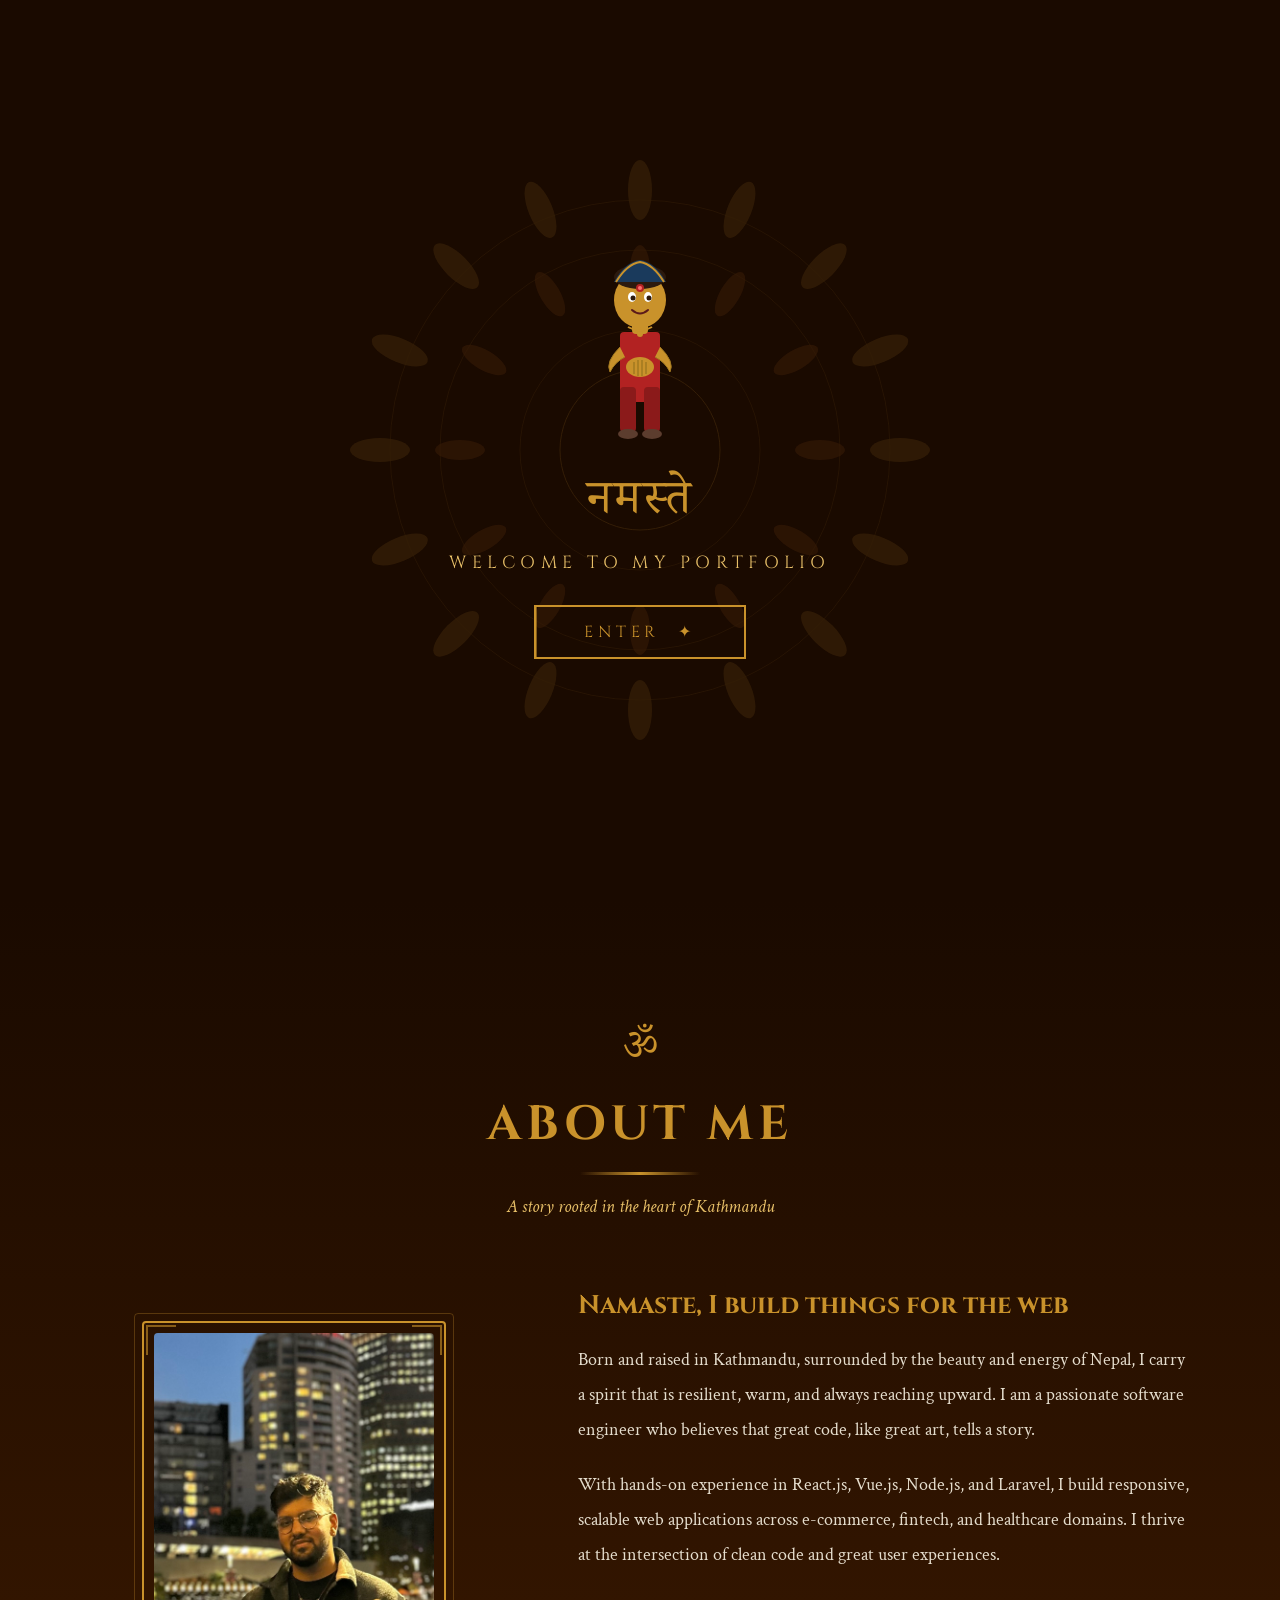
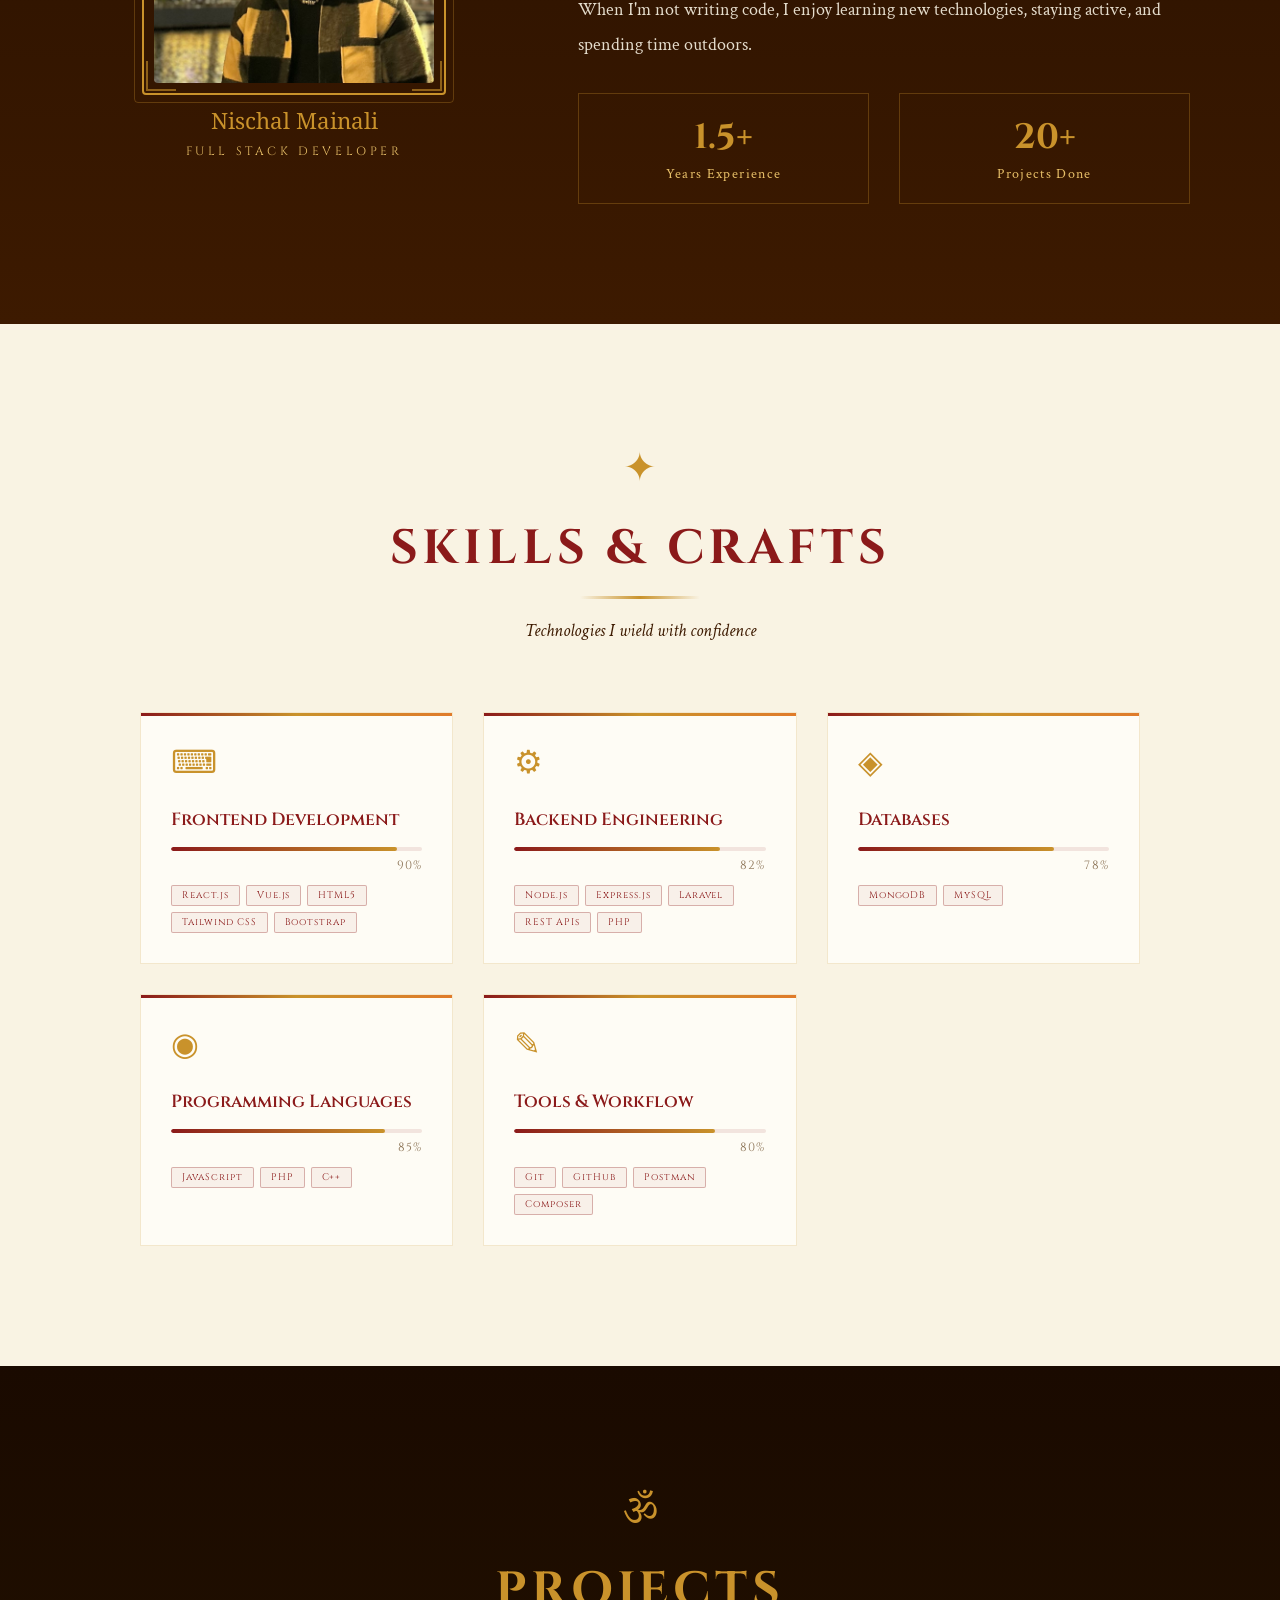
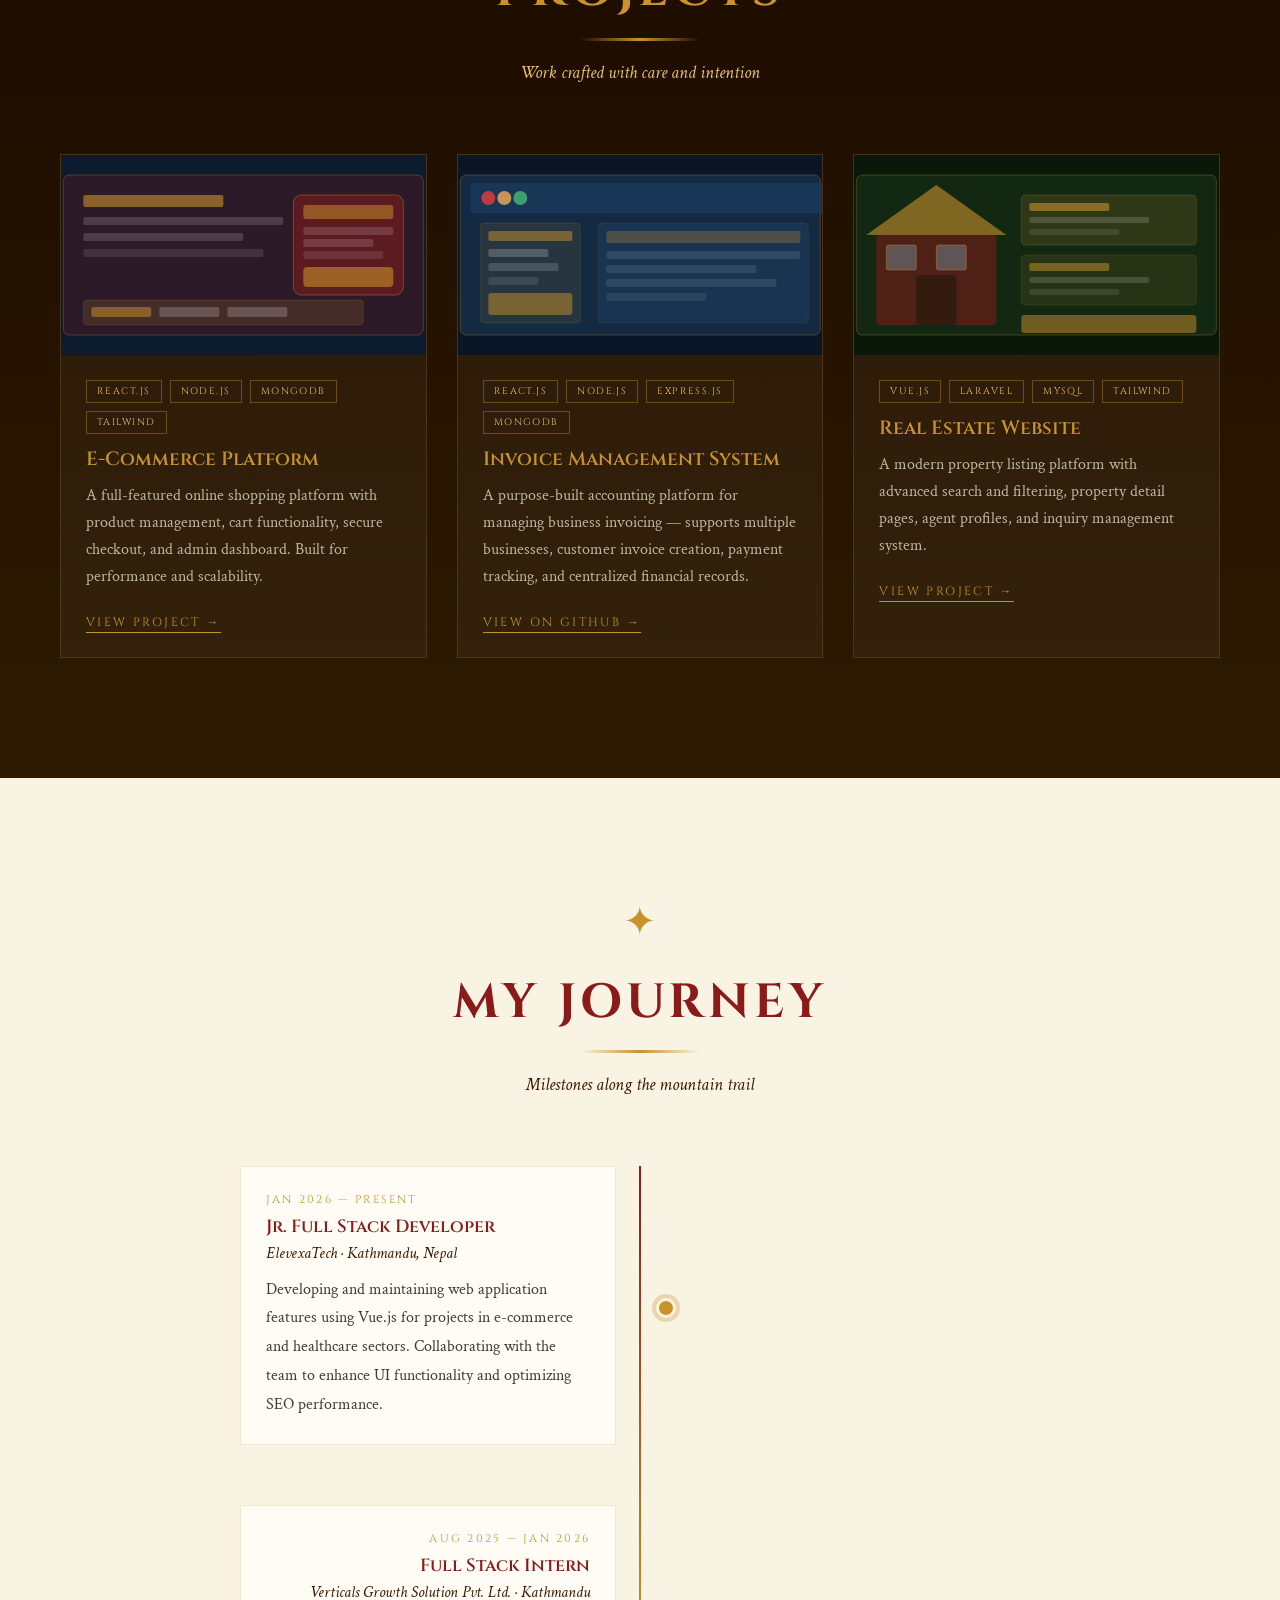
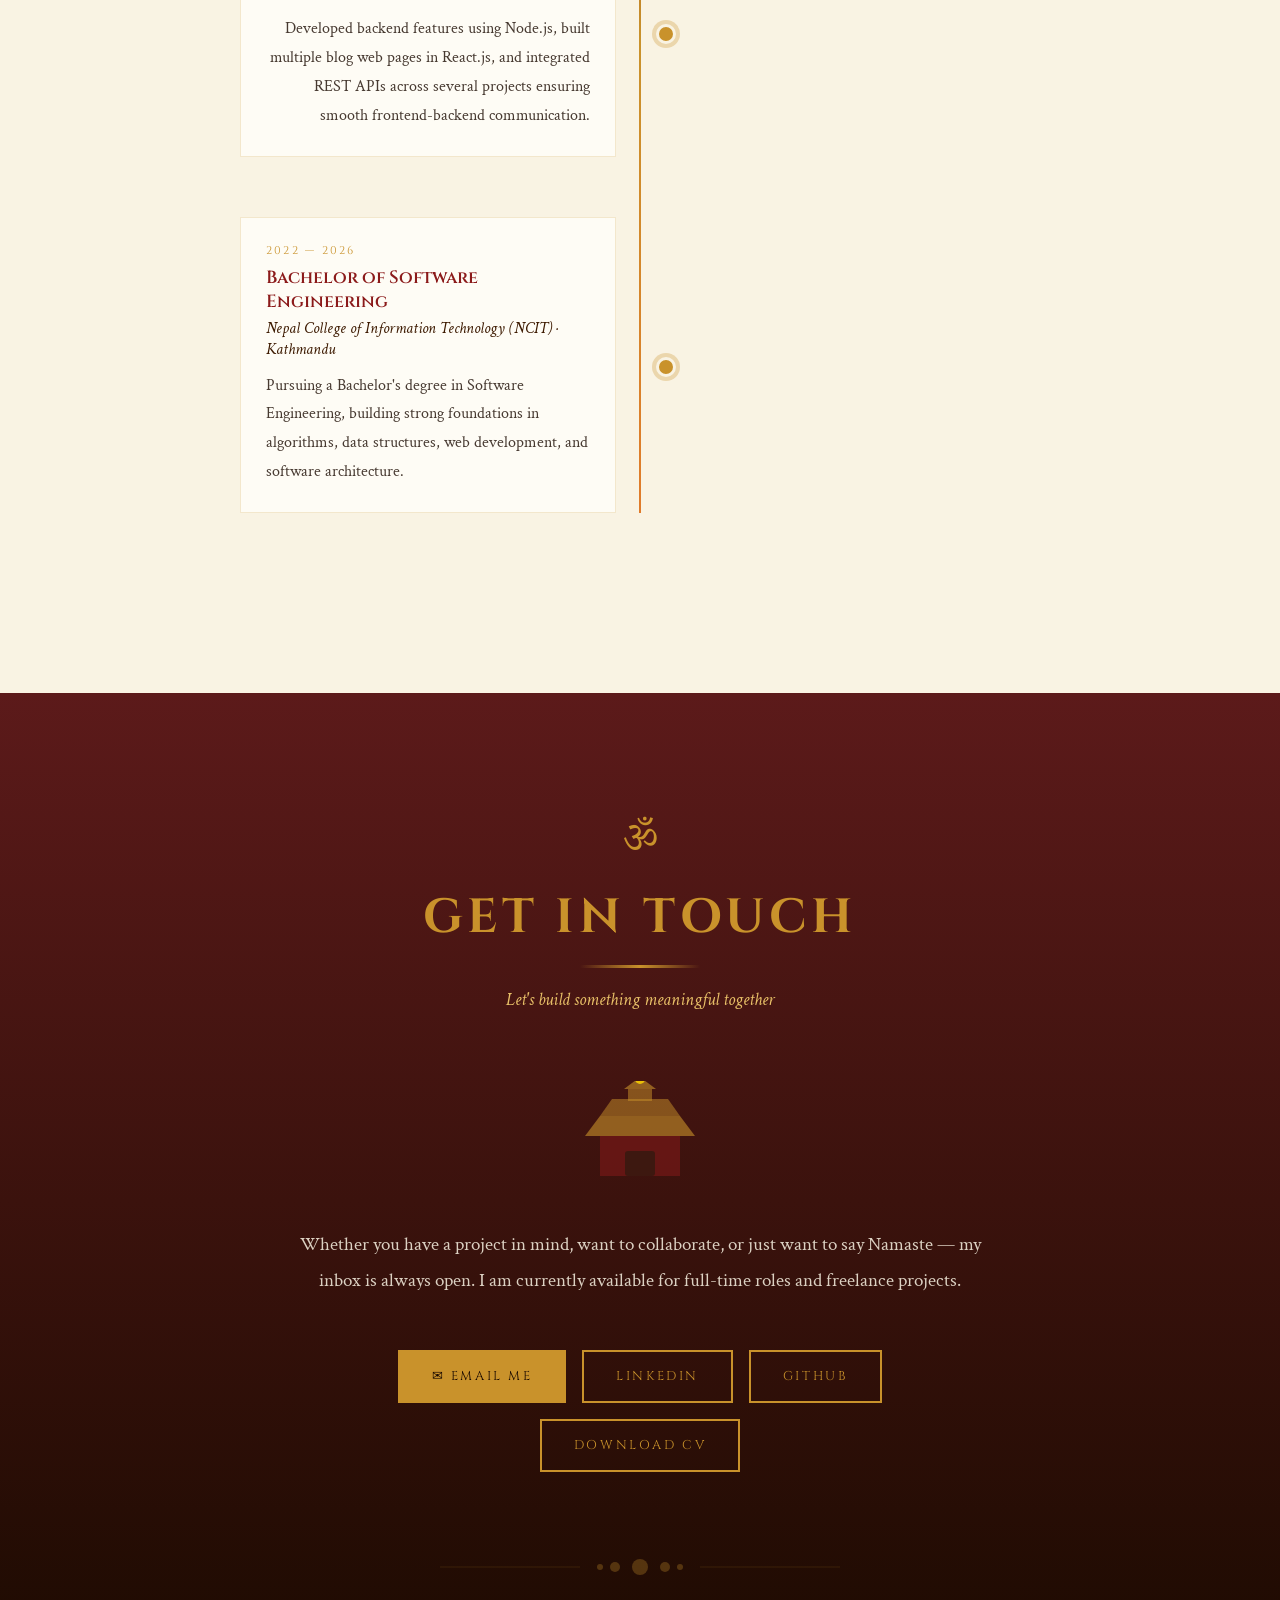
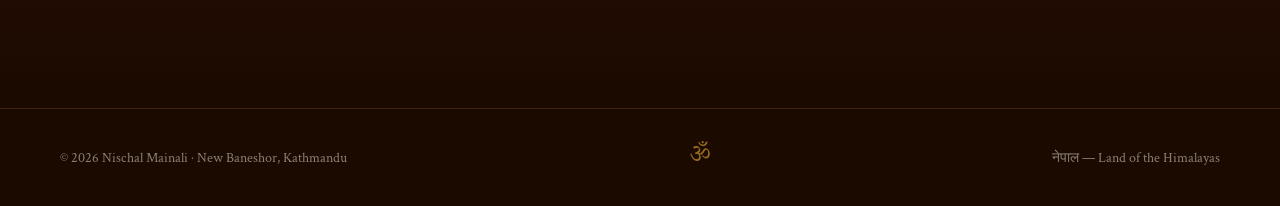
==== index.html @ 80bd0c70 "rename" ====
<!doctype html>
<html lang="en">
  <head>
    <meta charset="UTF-8" />
    <meta name="viewport" content="width=device-width, initial-scale=1.0" />
    <title>Nischal Mainali — Web Developer</title>
    <link
      href="https://fonts.googleapis.com/css2?family=Cinzel:wght@400;600;700&family=Crimson+Text:ital,wght@0,400;0,600;1,400&family=Noto+Serif+Devanagari:wght@400;600;700&display=swap"
      rel="stylesheet"
    />
    <style>
      :root {
        --crimson: #8b1a1a;
        --gold: #c9922b;
        --gold-light: #e8c068;
        --gold-pale: #f5e6c0;
        --maroon: #5c1a1a;
        --saffron: #e07b2a;
        --cream: #f9f3e3;
        --deep: #1a0a00;
        --brown: #3d1a00;
        --sky: #87ceeb;
        --sky-deep: #4a90c4;
        --green-hill: #2d5a1b;
        --green-light: #4a7c34;
        --stone: #8b7355;
        --white: #fefcf5;
      }

      * {
        margin: 0;
        padding: 0;
        box-sizing: border-box;
      }
      html {
        scroll-behavior: smooth;
      }
      body {
        background: var(--cream);
        color: var(--deep);
        font-family: "Crimson Text", serif;
        overflow-x: hidden;
      }

      /* ===== GREETING ===== */
      #greeting-overlay {
        position: fixed;
        inset: 0;
        background: var(--deep);
        z-index: 9999;
        display: flex;
        align-items: center;
        justify-content: center;
        flex-direction: column;
        transition:
          opacity 1.2s ease,
          visibility 1.2s ease;
      }
      #greeting-overlay.fade-out {
        opacity: 0;
        visibility: hidden;
      }

      .greeting-scene {
        position: relative;
        width: 500px;
        text-align: center;
      }

      .greeting-character {
        width: 120px;
        margin: 0 auto 20px;
        animation: bow 2s ease-in-out infinite alternate;
        transform-origin: bottom center;
      }
      @keyframes bow {
        0% {
          transform: rotate(0deg);
        }
        50% {
          transform: rotate(-10deg);
        }
        100% {
          transform: rotate(0deg);
        }
      }

      .greeting-text {
        font-family: "Noto Serif Devanagari", serif;
        font-size: 3rem;
        color: var(--gold);
        letter-spacing: 0.05em;
        animation: glow-pulse 2s ease-in-out infinite;
        margin-bottom: 8px;
      }
      @keyframes glow-pulse {
        0%,
        100% {
          text-shadow: 0 0 20px rgba(201, 146, 43, 0.5);
        }
        50% {
          text-shadow:
            0 0 40px rgba(201, 146, 43, 0.9),
            0 0 80px rgba(201, 146, 43, 0.3);
        }
      }

      .greeting-sub {
        font-family: "Cinzel", serif;
        color: var(--gold-light);
        font-size: 1.1rem;
        letter-spacing: 0.3em;
        margin-bottom: 30px;
        opacity: 0;
        animation: fadeIn 1s ease 0.8s forwards;
      }

      .enter-btn {
        font-family: "Cinzel", serif;
        background: transparent;
        border: 2px solid var(--gold);
        color: var(--gold);
        padding: 14px 48px;
        font-size: 1rem;
        letter-spacing: 0.3em;
        cursor: pointer;
        position: relative;
        overflow: hidden;
        transition: color 0.3s ease;
        opacity: 0;
        animation: fadeIn 1s ease 1.4s forwards;
      }
      .enter-btn::before {
        content: "";
        position: absolute;
        inset: 0;
        background: var(--gold);
        transform: translateX(-100%);
        transition: transform 0.3s ease;
      }
      .enter-btn:hover {
        color: var(--deep);
      }
      .enter-btn:hover::before {
        transform: translateX(0);
      }
      .enter-btn span {
        position: relative;
        z-index: 1;
      }

      .greeting-mandalas {
        position: absolute;
        top: 50%;
        left: 50%;
        transform: translate(-50%, -50%);
        width: 600px;
        height: 600px;
        opacity: 0.15;
        animation: rotateSlow 30s linear infinite;
        pointer-events: none;
      }
      @keyframes rotateSlow {
        from {
          transform: translate(-50%, -50%) rotate(0deg);
        }
        to {
          transform: translate(-50%, -50%) rotate(360deg);
        }
      }

      /* ===== PETALS ===== */
      .floating-petals {
        position: fixed;
        inset: 0;
        pointer-events: none;
        z-index: 1;
        overflow: hidden;
      }
      .petal {
        position: absolute;
        width: 12px;
        height: 18px;
        border-radius: 60% 40% 60% 40%;
        opacity: 0;
        animation: fallPetal linear infinite;
      }
      @keyframes fallPetal {
        0% {
          opacity: 0;
          transform: translateY(-20px) rotate(0deg);
        }
        10% {
          opacity: 0.7;
        }
        90% {
          opacity: 0.3;
        }
        100% {
          opacity: 0;
          transform: translateY(100vh) rotate(720deg) translateX(80px);
        }
      }

      /* ===== NAV ===== */
      nav {
        position: fixed;
        top: 0;
        left: 0;
        right: 0;
        z-index: 100;
        padding: 20px 60px;
        display: flex;
        align-items: center;
        justify-content: space-between;
        background: linear-gradient(
          to bottom,
          rgba(26, 10, 0, 0.95),
          transparent
        );
        transition: background 0.3s ease;
      }
      nav.scrolled {
        background: rgba(26, 10, 0, 0.97);
        border-bottom: 1px solid rgba(201, 146, 43, 0.3);
      }
      .nav-logo {
        font-family: "Noto Serif Devanagari", serif;
        color: var(--gold);
        font-size: 1.4rem;
        letter-spacing: 0.05em;
        text-decoration: none;
      }
      .nav-logo span {
        font-family: "Cinzel", serif;
        font-size: 0.75rem;
        color: var(--gold-light);
        letter-spacing: 0.4em;
        display: block;
        margin-top: -4px;
      }
      .nav-links {
        display: flex;
        gap: 40px;
        list-style: none;
      }
      .nav-links a {
        font-family: "Cinzel", serif;
        color: var(--gold-light);
        text-decoration: none;
        font-size: 0.8rem;
        letter-spacing: 0.2em;
        position: relative;
        transition: color 0.3s ease;
      }
      .nav-links a::after {
        content: "";
        position: absolute;
        bottom: -4px;
        left: 0;
        right: 0;
        height: 1px;
        background: var(--gold);
        transform: scaleX(0);
        transition: transform 0.3s ease;
      }
      .nav-links a:hover {
        color: var(--gold);
      }
      .nav-links a:hover::after {
        transform: scaleX(1);
      }

      /* Hamburger */
      .hamburger {
        display: none;
        flex-direction: column;
        gap: 5px;
        cursor: pointer;
        padding: 4px;
        background: none;
        border: none;
      }
      .hamburger span {
        display: block;
        width: 24px;
        height: 2px;
        background: var(--gold);
        transition:
          transform 0.3s,
          opacity 0.3s;
      }
      .hamburger.open span:nth-child(1) {
        transform: translateY(7px) rotate(45deg);
      }
      .hamburger.open span:nth-child(2) {
        opacity: 0;
      }
      .hamburger.open span:nth-child(3) {
        transform: translateY(-7px) rotate(-45deg);
      }

      .mobile-menu {
        display: none;
        position: fixed;
        top: 0;
        left: 0;
        right: 0;
        bottom: 0;
        background: rgba(26, 10, 0, 0.97);
        z-index: 99;
        flex-direction: column;
        align-items: center;
        justify-content: center;
        gap: 40px;
      }
      .mobile-menu.open {
        display: flex;
      }
      .mobile-menu a {
        font-family: "Cinzel", serif;
        color: var(--gold-light);
        text-decoration: none;
        font-size: 1.4rem;
        letter-spacing: 0.3em;
      }
      .mobile-menu a:hover {
        color: var(--gold);
      }

      /* ===== HERO ===== */
      #hero {
        position: relative;
        min-height: 100vh;
        overflow: hidden;
        background: linear-gradient(
          180deg,
          #0d1b2e 0%,
          #1a3050 30%,
          #2d5a80 60%,
          var(--sky) 100%
        );
      }
      .hero-sky {
        position: absolute;
        inset: 0;
      }
      .stars-layer {
        position: absolute;
        inset: 0;
        animation: twinkleStars 4s ease-in-out infinite alternate;
      }
      @keyframes twinkleStars {
        0% {
          opacity: 1;
        }
        100% {
          opacity: 0.6;
        }
      }
      .mountains-back {
        position: absolute;
        bottom: 30%;
        left: 0;
        right: 0;
        height: 45%;
      }
      .mountains-front {
        position: absolute;
        bottom: 20%;
        left: 0;
        right: 0;
        height: 40%;
      }
      .hero-ground {
        position: absolute;
        bottom: 0;
        left: 0;
        right: 0;
        height: 22%;
        background: linear-gradient(
          180deg,
          var(--green-hill) 0%,
          var(--green-light) 50%,
          #2a4a18 100%
        );
      }
      .hero-ground::before {
        content: "";
        position: absolute;
        top: 0;
        left: 0;
        right: 0;
        height: 8px;
        background: linear-gradient(
          90deg,
          transparent,
          rgba(255, 255, 255, 0.1),
          transparent
        );
      }

      .hero-content {
        position: absolute;
        top: 50%;
        left: 50%;
        transform: translate(-50%, -50%);
        text-align: center;
        z-index: 10;
        width: 100%;
        padding: 0 20px;
      }
      .hero-namaste {
        font-family: "Noto Serif Devanagari", serif;
        font-size: clamp(1.2rem, 3vw, 2.2rem);
        color: var(--gold-light);
        letter-spacing: 0.3em;
        opacity: 0;
        animation: fadeInUp 1s ease 0.3s forwards;
        margin-bottom: 10px;
      }
      .hero-name {
        font-family: "Cinzel", serif;
        font-size: clamp(2.5rem, 8vw, 7rem);
        font-weight: 700;
        color: var(--white);
        line-height: 1;
        letter-spacing: 0.05em;
        opacity: 0;
        animation: fadeInUp 1s ease 0.6s forwards;
        text-shadow:
          0 0 80px rgba(201, 146, 43, 0.4),
          2px 4px 0 rgba(0, 0, 0, 0.5);
      }
      .hero-title {
        font-family: "Crimson Text", serif;
        font-size: clamp(0.9rem, 2.5vw, 1.6rem);
        color: var(--gold-light);
        letter-spacing: 0.5em;
        margin-top: 12px;
        opacity: 0;
        animation: fadeInUp 1s ease 0.9s forwards;
        font-style: italic;
      }
      .hero-divider {
        width: 200px;
        margin: 20px auto;
        opacity: 0;
        animation: fadeInUp 1s ease 1.1s forwards;
      }

      .hero-scroll {
        position: absolute;
        bottom: 30px;
        left: 50%;
        transform: translateX(-50%);
        text-align: center;
        z-index: 10;
        opacity: 0;
        animation: fadeIn 1s ease 2s forwards;
      }
      .scroll-arrow {
        width: 30px;
        height: 50px;
        border: 2px solid var(--gold);
        border-radius: 15px;
        margin: 0 auto 8px;
        position: relative;
      }
      .scroll-arrow::after {
        content: "";
        position: absolute;
        top: 8px;
        left: 50%;
        transform: translateX(-50%);
        width: 6px;
        height: 6px;
        background: var(--gold);
        border-radius: 50%;
        animation: scrollBounce 1.5s ease-in-out infinite;
      }
      @keyframes scrollBounce {
        0% {
          top: 8px;
          opacity: 1;
        }
        100% {
          top: 28px;
          opacity: 0;
        }
      }
      .scroll-text {
        font-family: "Cinzel", serif;
        font-size: 0.65rem;
        color: var(--gold-light);
        letter-spacing: 0.3em;
      }

      /* Prayer flag wave */
      .prayer-flag {
        animation: waveFlag 2s ease-in-out infinite alternate;
        transform-origin: left center;
      }
      @keyframes waveFlag {
        from {
          transform: skewX(0deg);
        }
        to {
          transform: skewX(8deg);
        }
      }
      .lamp-flame {
        animation: flickerFlame 0.3s ease-in-out infinite alternate;
        transform-origin: bottom center;
      }
      @keyframes flickerFlame {
        from {
          transform: scaleX(1) scaleY(1);
          opacity: 1;
        }
        to {
          transform: scaleX(0.8) scaleY(1.2);
          opacity: 0.8;
        }
      }
      .person-walk {
        animation: walkBob 1s ease-in-out infinite alternate;
      }
      @keyframes walkBob {
        from {
          transform: translateY(0);
        }
        to {
          transform: translateY(-4px);
        }
      }
      .person-wave {
        animation: wavePerson 1.5s ease-in-out infinite alternate;
      }
      @keyframes wavePerson {
        from {
          transform: rotate(-5deg);
        }
        to {
          transform: rotate(5deg);
        }
      }

      /* ===== SECTION ===== */
      section {
        position: relative;
      }
      .section-header {
        text-align: center;
        margin-bottom: 70px;
      }
      .section-om {
        font-family: "Noto Serif Devanagari", serif;
        font-size: 2.5rem;
        color: var(--gold);
        display: block;
        margin-bottom: 10px;
        animation: glow-pulse 3s ease-in-out infinite;
      }
      .section-title {
        font-family: "Cinzel", serif;
        font-size: clamp(1.8rem, 4vw, 3rem);
        color: var(--crimson);
        letter-spacing: 0.1em;
        font-weight: 700;
      }
      .section-line {
        width: 120px;
        height: 3px;
        background: linear-gradient(
          90deg,
          transparent,
          var(--gold),
          transparent
        );
        margin: 15px auto 20px;
      }
      .section-sub {
        font-size: 1.1rem;
        color: var(--brown);
        font-style: italic;
      }

      /* ===== ABOUT ===== */
      #about {
        padding: 120px 60px;
        background: linear-gradient(180deg, var(--deep) 0%, var(--brown) 100%);
        color: var(--cream);
      }
      #about .section-title {
        color: var(--gold);
      }
      #about .section-sub {
        color: var(--gold-light);
      }

      .about-grid {
        max-width: 1100px;
        margin: 0 auto;
        display: grid;
        grid-template-columns: 1fr 1.5fr;
        gap: 80px;
        align-items: center;
      }

      .about-portrait {
        position: relative;
        text-align: center;
      }
      .portrait-frame {
        width: 280px;
        height: 350px;
        margin: 0 auto;
        position: relative;
      }
      .portrait-frame::before {
        content: "";
        position: absolute;
        inset: -12px;
        border: 2px solid var(--gold);
        border-radius: 4px;
        animation: framePulse 3s ease-in-out infinite;
      }
      .portrait-frame::after {
        content: "";
        position: absolute;
        inset: -20px;
        border: 1px solid rgba(201, 146, 43, 0.3);
        border-radius: 4px;
      }
      @keyframes framePulse {
        0%,
        100% {
          box-shadow: 0 0 20px rgba(201, 146, 43, 0.2);
        }
        50% {
          box-shadow: 0 0 40px rgba(201, 146, 43, 0.5);
        }
      }
      .portrait-inner {
        width: 100%;
        height: 100%;
        border-radius: 4px;
        overflow: hidden;
        position: relative;
      }
      .portrait-inner img {
        width: 100%;
        height: 100%;
        object-fit: cover;
        object-position: center top;
        display: block;
      }
      .corner-ornament {
        position: absolute;
        width: 30px;
        height: 30px;
        border-color: var(--gold);
        border-style: solid;
        opacity: 0.6;
      }
      .corner-tl {
        top: -8px;
        left: -8px;
        border-width: 2px 0 0 2px;
      }
      .corner-tr {
        top: -8px;
        right: -8px;
        border-width: 2px 2px 0 0;
      }
      .corner-bl {
        bottom: -8px;
        left: -8px;
        border-width: 0 0 2px 2px;
      }
      .corner-br {
        bottom: -8px;
        right: -8px;
        border-width: 0 2px 2px 0;
      }

      .portrait-name-tag {
        margin-top: 20px;
        font-family: "Noto Serif Devanagari", serif;
        font-size: 1.4rem;
        color: var(--gold);
      }
      .portrait-role-tag {
        font-family: "Cinzel", serif;
        font-size: 0.75rem;
        color: var(--gold-light);
        letter-spacing: 0.3em;
      }

      .about-text h3 {
        font-family: "Cinzel", serif;
        font-size: 1.6rem;
        color: var(--gold);
        margin-bottom: 20px;
      }
      .about-text p {
        font-size: 1.15rem;
        line-height: 1.9;
        color: var(--cream);
        opacity: 0.9;
        margin-bottom: 20px;
      }

      .stats-row {
        display: flex;
        gap: 30px;
        margin-top: 30px;
        flex-wrap: wrap;
      }
      .stat-box {
        text-align: center;
        padding: 20px;
        border: 1px solid rgba(201, 146, 43, 0.3);
        flex: 1;
        min-width: 100px;
        position: relative;
        overflow: hidden;
        transition:
          transform 0.3s ease,
          border-color 0.3s ease;
      }
      .stat-box:hover {
        transform: translateY(-5px);
        border-color: var(--gold);
      }
      .stat-number {
        font-family: "Cinzel", serif;
        font-size: 2.2rem;
        color: var(--gold);
        font-weight: 700;
        display: block;
      }
      .stat-label {
        font-size: 0.85rem;
        color: var(--gold-light);
        letter-spacing: 0.1em;
        margin-top: 4px;
      }

      /* ===== SKILLS ===== */
      #skills {
        padding: 120px 60px;
        background: var(--cream);
      }
      .skills-grid {
        max-width: 1000px;
        margin: 0 auto;
        display: grid;
        grid-template-columns: repeat(auto-fit, minmax(280px, 1fr));
        gap: 30px;
      }
      .skill-card {
        background: var(--white);
        border: 1px solid rgba(201, 146, 43, 0.2);
        padding: 30px;
        position: relative;
        overflow: hidden;
        transition:
          transform 0.3s ease,
          box-shadow 0.3s ease;
      }
      .skill-card::before {
        content: "";
        position: absolute;
        top: 0;
        left: 0;
        right: 0;
        height: 3px;
        background: linear-gradient(
          90deg,
          var(--crimson),
          var(--gold),
          var(--saffron)
        );
      }
      .skill-card:hover {
        transform: translateY(-8px);
        box-shadow: 0 20px 60px rgba(139, 26, 26, 0.15);
      }
      .skill-icon {
        font-family: "Noto Serif Devanagari", serif;
        font-size: 2rem;
        color: var(--gold);
        margin-bottom: 15px;
        display: block;
      }
      .skill-name {
        font-family: "Cinzel", serif;
        font-size: 1.1rem;
        color: var(--crimson);
        margin-bottom: 15px;
        font-weight: 600;
      }
      .skill-bar-track {
        height: 4px;
        background: rgba(139, 26, 26, 0.1);
        border-radius: 2px;
        overflow: hidden;
      }
      .skill-bar-fill {
        height: 100%;
        background: linear-gradient(90deg, var(--crimson), var(--gold));
        border-radius: 2px;
        width: 0%;
        transition: width 1.5s cubic-bezier(0.16, 1, 0.3, 1);
      }
      .skill-pct {
        font-family: "Cinzel", serif;
        font-size: 0.75rem;
        color: var(--stone);
        text-align: right;
        margin-top: 6px;
        letter-spacing: 0.1em;
      }
      .tech-tags {
        display: flex;
        flex-wrap: wrap;
        gap: 6px;
        margin-top: 12px;
      }
      .tech-tag {
        font-family: "Cinzel", serif;
        font-size: 0.6rem;
        letter-spacing: 0.1em;
        padding: 3px 10px;
        border: 1px solid rgba(139, 26, 26, 0.3);
        color: var(--crimson);
        background: rgba(139, 26, 26, 0.05);
        border-radius: 2px;
      }

      /* ===== PROJECTS ===== */
      #projects {
        padding: 120px 60px;
        background: linear-gradient(180deg, var(--deep) 0%, #2d1a00 100%);
      }
      #projects .section-title {
        color: var(--gold);
      }
      #projects .section-sub {
        color: var(--gold-light);
      }
      .projects-grid {
        max-width: 1200px;
        margin: 0 auto;
        display: grid;
        grid-template-columns: repeat(auto-fit, minmax(320px, 1fr));
        gap: 30px;
      }
      .project-card {
        background: rgba(255, 255, 255, 0.04);
        border: 1px solid rgba(201, 146, 43, 0.2);
        overflow: hidden;
        transition:
          transform 0.3s ease,
          border-color 0.3s ease;
        position: relative;
      }
      .project-card:hover {
        transform: translateY(-8px);
        border-color: var(--gold);
      }
      .project-thumb {
        height: 200px;
        position: relative;
        overflow: hidden;
      }
      .project-body {
        padding: 25px;
      }
      .project-tags {
        display: flex;
        gap: 8px;
        flex-wrap: wrap;
        margin-bottom: 12px;
      }
      .project-tag {
        font-family: "Cinzel", serif;
        font-size: 0.6rem;
        letter-spacing: 0.15em;
        padding: 4px 10px;
        border: 1px solid rgba(201, 146, 43, 0.4);
        color: var(--gold-light);
      }
      .project-title {
        font-family: "Cinzel", serif;
        font-size: 1.2rem;
        color: var(--gold);
        margin-bottom: 10px;
        font-weight: 600;
      }
      .project-desc {
        font-size: 1rem;
        color: rgba(249, 243, 227, 0.7);
        line-height: 1.7;
        margin-bottom: 20px;
      }
      .project-link {
        font-family: "Cinzel", serif;
        font-size: 0.75rem;
        letter-spacing: 0.2em;
        color: var(--gold);
        text-decoration: none;
        border-bottom: 1px solid var(--gold);
        padding-bottom: 2px;
        transition: opacity 0.3s;
      }
      .project-link:hover {
        opacity: 0.7;
      }

      /* ===== TIMELINE ===== */
      #experience {
        padding: 120px 60px;
        background: var(--cream);
      }
      .timeline {
        max-width: 800px;
        margin: 0 auto;
        position: relative;
      }
      .timeline::before {
        content: "";
        position: absolute;
        left: 50%;
        transform: translateX(-50%);
        top: 0;
        bottom: 0;
        width: 2px;
        background: linear-gradient(
          180deg,
          var(--crimson),
          var(--gold),
          var(--saffron)
        );
      }
      .timeline-item {
        display: flex;
        gap: 40px;
        margin-bottom: 60px;
        align-items: flex-start;
      }
      .timeline-item:nth-child(even) {
        flex-direction: row-reverse;
      }
      .timeline-item:nth-child(even) .timeline-content {
        text-align: right;
      }
      .timeline-dot {
        position: relative;
        z-index: 1;
        width: 20px;
        height: 20px;
        background: var(--gold);
        border: 3px solid var(--cream);
        border-radius: 50%;
        flex-shrink: 0;
        margin-top: 5px;
        box-shadow: 0 0 0 4px rgba(201, 146, 43, 0.3);
        align-self: center;
      }
      .timeline-content {
        flex: 1;
        background: var(--white);
        border: 1px solid rgba(201, 146, 43, 0.2);
        padding: 25px;
        position: relative;
        transition:
          transform 0.3s ease,
          border-color 0.3s ease;
      }
      .timeline-content:hover {
        transform: translateY(-4px);
        border-color: var(--gold);
      }
      .timeline-date {
        font-family: "Cinzel", serif;
        font-size: 0.7rem;
        color: var(--gold);
        letter-spacing: 0.2em;
        margin-bottom: 8px;
      }
      .timeline-role {
        font-family: "Cinzel", serif;
        font-size: 1.1rem;
        color: var(--crimson);
        font-weight: 600;
        margin-bottom: 4px;
      }
      .timeline-company {
        font-size: 1rem;
        color: var(--brown);
        font-style: italic;
        margin-bottom: 12px;
      }
      .timeline-desc {
        font-size: 1rem;
        color: var(--deep);
        line-height: 1.8;
        opacity: 0.8;
      }

      /* ===== CONTACT ===== */
      #contact {
        padding: 120px 60px;
        background: linear-gradient(180deg, var(--maroon) 0%, var(--deep) 100%);
        text-align: center;
      }
      #contact .section-title {
        color: var(--gold);
      }
      #contact .section-sub {
        color: var(--gold-light);
      }
      .contact-scene {
        max-width: 700px;
        margin: 0 auto;
      }
      .contact-text {
        font-size: 1.2rem;
        color: var(--cream);
        line-height: 1.9;
        opacity: 0.85;
        margin-bottom: 50px;
      }
      .contact-links {
        display: flex;
        gap: 16px;
        justify-content: center;
        flex-wrap: wrap;
      }
      .contact-btn {
        font-family: "Cinzel", serif;
        font-size: 0.8rem;
        letter-spacing: 0.2em;
        padding: 16px 32px;
        border: 2px solid var(--gold);
        color: var(--gold);
        text-decoration: none;
        position: relative;
        overflow: hidden;
        transition: color 0.3s ease;
        display: inline-block;
      }
      .contact-btn::before {
        content: "";
        position: absolute;
        inset: 0;
        background: var(--gold);
        transform: translateY(100%);
        transition: transform 0.3s ease;
      }
      .contact-btn:hover {
        color: var(--deep);
      }
      .contact-btn:hover::before {
        transform: translateY(0);
      }
      .contact-btn span {
        position: relative;
        z-index: 1;
      }
      .contact-btn.primary {
        background: var(--gold);
        color: var(--deep);
      }
      .contact-btn.primary::before {
        background: var(--gold-light);
      }

      /* ===== FOOTER ===== */
      footer {
        background: var(--deep);
        padding: 30px 60px;
        display: flex;
        align-items: center;
        justify-content: space-between;
        border-top: 1px solid rgba(201, 146, 43, 0.2);
        flex-wrap: wrap;
        gap: 12px;
      }
      .footer-text {
        font-size: 0.9rem;
        color: rgba(249, 243, 227, 0.5);
      }
      .footer-om {
        font-family: "Noto Serif Devanagari", serif;
        font-size: 1.5rem;
        color: var(--gold);
        opacity: 0.7;
        animation: glow-pulse 3s ease-in-out infinite;
      }

      /* ===== ANIMATIONS ===== */
      @keyframes fadeIn {
        from {
          opacity: 0;
        }
        to {
          opacity: 1;
        }
      }
      @keyframes fadeInUp {
        from {
          opacity: 0;
          transform: translateY(30px);
        }
        to {
          opacity: 1;
          transform: translateY(0);
        }
      }

      .reveal {
        opacity: 0;
        transform: translateY(40px);
        transition:
          opacity 0.9s ease,
          transform 0.9s ease;
      }
      .reveal.visible {
        opacity: 1;
        transform: translateY(0);
      }
      .reveal-left {
        opacity: 0;
        transform: translateX(-40px);
        transition:
          opacity 0.9s ease,
          transform 0.9s ease;
      }
      .reveal-left.visible {
        opacity: 1;
        transform: translateX(0);
      }
      .reveal-right {
        opacity: 0;
        transform: translateX(40px);
        transition:
          opacity 0.9s ease,
          transform 0.9s ease;
      }
      .reveal-right.visible {
        opacity: 1;
        transform: translateX(0);
      }

      /* ===== RESPONSIVE ===== */
      @media (max-width: 900px) {
        nav {
          padding: 16px 24px;
        }
        .nav-links {
          display: none;
        }
        .hamburger {
          display: flex;
        }
        #about,
        #skills,
        #projects,
        #experience,
        #contact {
          padding: 80px 24px;
        }
        .about-grid {
          grid-template-columns: 1fr;
          gap: 50px;
        }
        .portrait-frame {
          width: 240px;
          height: 300px;
        }
        .timeline::before {
          left: 10px;
        }
        .timeline-item,
        .timeline-item:nth-child(even) {
          flex-direction: column;
          padding-left: 40px;
        }
        .timeline-item .timeline-content,
        .timeline-item:nth-child(even) .timeline-content {
          text-align: left;
        }
        .timeline-dot {
          position: absolute;
          left: 0;
          margin-top: 0;
        }
        .timeline-item {
          position: relative;
        }
        footer {
          flex-direction: column;
          text-align: center;
          padding: 24px;
        }
      }
      @media (max-width: 600px) {
        .hero-name {
          font-size: 2.8rem;
        }
        .stats-row {
          flex-direction: column;
          gap: 12px;
        }
        .contact-links {
          flex-direction: column;
          align-items: center;
        }
        .contact-btn {
          width: 100%;
          max-width: 280px;
          text-align: center;
        }
        .projects-grid {
          grid-template-columns: 1fr;
        }
        .skills-grid {
          grid-template-columns: 1fr;
        }
      }
    </style>
  </head>
  <body>
    <!-- GREETING -->
    <div id="greeting-overlay">
      <svg
        class="greeting-mandalas"
        viewBox="0 0 600 600"
        xmlns="http://www.w3.org/2000/svg"
      >
        <g transform="translate(300,300)">
          <g opacity="0.8">
            <ellipse
              cx="0"
              cy="-260"
              rx="12"
              ry="30"
              fill="#C9922B"
              transform="rotate(0)"
            />
            <ellipse
              cx="0"
              cy="-260"
              rx="12"
              ry="30"
              fill="#C9922B"
              transform="rotate(22.5)"
            />
            <ellipse
              cx="0"
              cy="-260"
              rx="12"
              ry="30"
              fill="#C9922B"
              transform="rotate(45)"
            />
            <ellipse
              cx="0"
              cy="-260"
              rx="12"
              ry="30"
              fill="#C9922B"
              transform="rotate(67.5)"
            />
            <ellipse
              cx="0"
              cy="-260"
              rx="12"
              ry="30"
              fill="#C9922B"
              transform="rotate(90)"
            />
            <ellipse
              cx="0"
              cy="-260"
              rx="12"
              ry="30"
              fill="#C9922B"
              transform="rotate(112.5)"
            />
            <ellipse
              cx="0"
              cy="-260"
              rx="12"
              ry="30"
              fill="#C9922B"
              transform="rotate(135)"
            />
            <ellipse
              cx="0"
              cy="-260"
              rx="12"
              ry="30"
              fill="#C9922B"
              transform="rotate(157.5)"
            />
            <ellipse
              cx="0"
              cy="-260"
              rx="12"
              ry="30"
              fill="#C9922B"
              transform="rotate(180)"
            />
            <ellipse
              cx="0"
              cy="-260"
              rx="12"
              ry="30"
              fill="#C9922B"
              transform="rotate(202.5)"
            />
            <ellipse
              cx="0"
              cy="-260"
              rx="12"
              ry="30"
              fill="#C9922B"
              transform="rotate(225)"
            />
            <ellipse
              cx="0"
              cy="-260"
              rx="12"
              ry="30"
              fill="#C9922B"
              transform="rotate(247.5)"
            />
            <ellipse
              cx="0"
              cy="-260"
              rx="12"
              ry="30"
              fill="#C9922B"
              transform="rotate(270)"
            />
            <ellipse
              cx="0"
              cy="-260"
              rx="12"
              ry="30"
              fill="#C9922B"
              transform="rotate(292.5)"
            />
            <ellipse
              cx="0"
              cy="-260"
              rx="12"
              ry="30"
              fill="#C9922B"
              transform="rotate(315)"
            />
            <ellipse
              cx="0"
              cy="-260"
              rx="12"
              ry="30"
              fill="#C9922B"
              transform="rotate(337.5)"
            />
          </g>
          <g opacity="0.6">
            <ellipse
              cx="0"
              cy="-180"
              rx="10"
              ry="25"
              fill="#E07B2A"
              transform="rotate(0)"
            />
            <ellipse
              cx="0"
              cy="-180"
              rx="10"
              ry="25"
              fill="#E07B2A"
              transform="rotate(30)"
            />
            <ellipse
              cx="0"
              cy="-180"
              rx="10"
              ry="25"
              fill="#E07B2A"
              transform="rotate(60)"
            />
            <ellipse
              cx="0"
              cy="-180"
              rx="10"
              ry="25"
              fill="#E07B2A"
              transform="rotate(90)"
            />
            <ellipse
              cx="0"
              cy="-180"
              rx="10"
              ry="25"
              fill="#E07B2A"
              transform="rotate(120)"
            />
            <ellipse
              cx="0"
              cy="-180"
              rx="10"
              ry="25"
              fill="#E07B2A"
              transform="rotate(150)"
            />
            <ellipse
              cx="0"
              cy="-180"
              rx="10"
              ry="25"
              fill="#E07B2A"
              transform="rotate(180)"
            />
            <ellipse
              cx="0"
              cy="-180"
              rx="10"
              ry="25"
              fill="#E07B2A"
              transform="rotate(210)"
            />
            <ellipse
              cx="0"
              cy="-180"
              rx="10"
              ry="25"
              fill="#E07B2A"
              transform="rotate(240)"
            />
            <ellipse
              cx="0"
              cy="-180"
              rx="10"
              ry="25"
              fill="#E07B2A"
              transform="rotate(270)"
            />
            <ellipse
              cx="0"
              cy="-180"
              rx="10"
              ry="25"
              fill="#E07B2A"
              transform="rotate(300)"
            />
            <ellipse
              cx="0"
              cy="-180"
              rx="10"
              ry="25"
              fill="#E07B2A"
              transform="rotate(330)"
            />
          </g>
          <circle r="80" fill="none" stroke="#C9922B" stroke-width="1" />
          <circle r="120" fill="none" stroke="#C9922B" stroke-width="0.5" />
          <circle r="200" fill="none" stroke="#C9922B" stroke-width="0.5" />
          <circle r="250" fill="none" stroke="#C9922B" stroke-width="0.5" />
        </g>
      </svg>
      <div class="greeting-scene">
        <svg
          class="greeting-character"
          viewBox="0 0 120 200"
          xmlns="http://www.w3.org/2000/svg"
        >
          <rect x="40" y="90" width="40" height="70" rx="4" fill="#B22222" />
          <rect x="40" y="145" width="16" height="45" rx="4" fill="#8B1A1A" />
          <rect x="64" y="145" width="16" height="45" rx="4" fill="#8B1A1A" />
          <ellipse cx="48" cy="192" rx="10" ry="5" fill="#5C3D2E" />
          <ellipse cx="72" cy="192" rx="10" ry="5" fill="#5C3D2E" />
          <path
            d="M40 105 Q25 120 30 130 Q35 120 45 115"
            fill="#C9922B"
            stroke="#A07820"
            stroke-width="1"
          />
          <path
            d="M80 105 Q95 120 90 130 Q85 120 75 115"
            fill="#C9922B"
            stroke="#A07820"
            stroke-width="1"
          />
          <ellipse cx="60" cy="125" rx="14" ry="10" fill="#C9922B" />
          <line
            x1="54"
            y1="120"
            x2="54"
            y2="132"
            stroke="#A07820"
            stroke-width="1.5"
          />
          <line
            x1="58"
            y1="118"
            x2="58"
            y2="134"
            stroke="#A07820"
            stroke-width="1.5"
          />
          <line
            x1="62"
            y1="118"
            x2="62"
            y2="134"
            stroke="#A07820"
            stroke-width="1.5"
          />
          <line
            x1="66"
            y1="120"
            x2="66"
            y2="132"
            stroke="#A07820"
            stroke-width="1.5"
          />
          <rect x="52" y="72" width="16" height="20" rx="4" fill="#C9922B" />
          <ellipse cx="60" cy="58" rx="26" ry="28" fill="#C9922B" />
          <ellipse cx="60" cy="35" rx="26" ry="12" fill="#2C1A0E" />
          <ellipse cx="52" cy="55" rx="4" ry="5" fill="white" />
          <ellipse cx="68" cy="55" rx="4" ry="5" fill="white" />
          <circle cx="53" cy="56" r="2.5" fill="#2C1A0E" />
          <circle cx="69" cy="56" r="2.5" fill="#2C1A0E" />
          <path
            d="M52 68 Q60 75 68 68"
            fill="none"
            stroke="#5C1A1A"
            stroke-width="2"
            stroke-linecap="round"
          />
          <circle cx="60" cy="46" r="4" fill="#B22222" />
          <circle cx="60" cy="46" r="2" fill="#FF6B6B" />
          <path d="M34 40 Q45 20 60 18 Q75 20 86 40 Z" fill="#1A3A5C" />
          <path
            d="M36 40 Q47 22 60 20 Q73 22 84 40"
            fill="none"
            stroke="#C9922B"
            stroke-width="2"
          />
          <path
            d="M48 85 Q60 92 72 85"
            fill="none"
            stroke="#C9922B"
            stroke-width="2"
          />
          <circle cx="60" cy="92" r="3" fill="#C9922B" />
        </svg>
        <div class="greeting-text">नमस्ते</div>
        <div class="greeting-sub">WELCOME TO MY PORTFOLIO</div>
        <button class="enter-btn" onclick="enterSite()">
          <span>ENTER &nbsp;✦</span>
        </button>
      </div>
    </div>

    <!-- PETALS -->
    <div class="floating-petals" id="petals"></div>

    <!-- NAV -->
    <nav id="navbar">
      <a href="#hero" class="nav-logo">
        निश्चल
        <span>NISCHAL MAINALI</span>
      </a>
      <ul class="nav-links">
        <li><a href="#about">ABOUT</a></li>
        <li><a href="#skills">SKILLS</a></li>
        <li><a href="#projects">PROJECTS</a></li>
        <li><a href="#experience">JOURNEY</a></li>
        <li><a href="#contact">CONTACT</a></li>
      </ul>
      <button class="hamburger" id="hamburger" aria-label="Menu">
        <span></span><span></span><span></span>
      </button>
    </nav>

    <!-- MOBILE MENU -->
    <div class="mobile-menu" id="mobile-menu">
      <a href="#about" onclick="closeMobile()">ABOUT</a>
      <a href="#skills" onclick="closeMobile()">SKILLS</a>
      <a href="#projects" onclick="closeMobile()">PROJECTS</a>
      <a href="#experience" onclick="closeMobile()">JOURNEY</a>
      <a href="#contact" onclick="closeMobile()">CONTACT</a>
    </div>

    <!-- HERO -->
    <section id="hero">
      <div class="hero-sky">
        <svg
          class="stars-layer"
          viewBox="0 0 1440 900"
          preserveAspectRatio="xMidYMid slice"
          xmlns="http://www.w3.org/2000/svg"
        >
          <g fill="white">
            <circle cx="80" cy="60" r="1.5" opacity="0.9" />
            <circle cx="200" cy="40" r="1" opacity="0.7" />
            <circle cx="350" cy="80" r="2" opacity="0.8" />
            <circle cx="500" cy="30" r="1" opacity="0.6" />
            <circle cx="650" cy="70" r="1.5" opacity="0.9" />
            <circle cx="800" cy="50" r="1" opacity="0.7" />
            <circle cx="950" cy="90" r="2" opacity="0.8" />
            <circle cx="1100" cy="35" r="1" opacity="0.6" />
            <circle cx="1250" cy="65" r="1.5" opacity="0.9" />
            <circle cx="1380" cy="45" r="1" opacity="0.7" />
            <circle cx="140" cy="120" r="1" opacity="0.5" />
            <circle cx="280" cy="150" r="1.5" opacity="0.8" />
            <circle cx="420" cy="110" r="1" opacity="0.6" />
            <circle cx="570" cy="140" r="2" opacity="0.9" />
            <circle cx="720" cy="125" r="1" opacity="0.7" />
            <circle cx="870" cy="160" r="1.5" opacity="0.8" />
            <circle cx="1020" cy="115" r="1" opacity="0.6" />
            <circle cx="1170" cy="145" r="2" opacity="0.9" />
            <circle cx="1320" cy="130" r="1" opacity="0.7" />
            <circle cx="50" cy="190" r="1.5" opacity="0.8" />
            <circle cx="190" cy="220" r="1" opacity="0.6" />
            <circle cx="330" cy="200" r="2" opacity="0.9" />
            <circle cx="480" cy="210" r="1" opacity="0.7" />
            <circle cx="630" cy="195" r="1.5" opacity="0.8" />
            <circle cx="780" cy="225" r="1" opacity="0.6" />
            <circle cx="930" cy="205" r="2" opacity="0.9" />
            <circle
              cx="1320"
              cy="100"
              r="35"
              fill="rgba(255,245,200,0.95)"
              opacity="0.9"
            />
            <circle cx="1308" cy="90" r="30" fill="#1A3050" />
          </g>
        </svg>
        <svg
          class="mountains-back"
          viewBox="0 0 1440 400"
          preserveAspectRatio="xMidYMid slice"
          xmlns="http://www.w3.org/2000/svg"
        >
          <polygon
            points="0,400 120,180 200,250 300,100 400,200 500,80 600,180 700,60 800,150 900,90 1000,170 1100,50 1200,140 1300,200 1440,160 1440,400"
            fill="#2A4A6A"
          />
          <polygon
            points="300,100 340,130 260,130"
            fill="white"
            opacity="0.9"
          />
          <polygon points="500,80 545,120 455,120" fill="white" opacity="0.9" />
          <polygon points="700,60 750,105 650,105" fill="white" opacity="0.9" />
          <polygon points="900,90 940,125 860,125" fill="white" opacity="0.9" />
          <polygon
            points="1100,50 1150,95 1050,95"
            fill="white"
            opacity="0.9"
          />
        </svg>
        <svg
          class="mountains-front"
          viewBox="0 0 1440 400"
          preserveAspectRatio="xMidYMid slice"
          xmlns="http://www.w3.org/2000/svg"
        >
          <polygon
            points="0,400 80,250 180,300 320,200 460,280 600,220 740,300 880,230 1020,290 1160,210 1300,270 1440,240 1440,400"
            fill="#2D5A1B"
          />
        </svg>
      </div>
      <div class="hero-ground"></div>

      <!-- Prayer flags -->
      <div
        style="
          position: absolute;
          bottom: 21.5%;
          left: 0;
          right: 0;
          height: 2px;
          z-index: 5;
        "
      >
        <svg
          width="100%"
          height="60"
          viewBox="0 0 1440 60"
          preserveAspectRatio="none"
          xmlns="http://www.w3.org/2000/svg"
        >
          <line
            x1="0"
            y1="5"
            x2="1440"
            y2="5"
            stroke="rgba(255,255,255,0.4)"
            stroke-width="1"
          />
          <g class="prayer-flag">
            <rect
              x="80"
              y="0"
              width="22"
              height="30"
              fill="#E53E3E"
              opacity="0.9"
            />
          </g>
          <g class="prayer-flag" style="animation-delay: 0.2s">
            <rect
              x="110"
              y="0"
              width="22"
              height="30"
              fill="#FFFFFF"
              opacity="0.9"
            />
          </g>
          <g class="prayer-flag" style="animation-delay: 0.4s">
            <rect
              x="140"
              y="0"
              width="22"
              height="30"
              fill="#2B6CB0"
              opacity="0.9"
            />
          </g>
          <g class="prayer-flag" style="animation-delay: 0.6s">
            <rect
              x="170"
              y="0"
              width="22"
              height="30"
              fill="#276749"
              opacity="0.9"
            />
          </g>
          <g class="prayer-flag" style="animation-delay: 0.8s">
            <rect
              x="200"
              y="0"
              width="22"
              height="30"
              fill="#F6AD55"
              opacity="0.9"
            />
          </g>
          <g class="prayer-flag">
            <rect
              x="230"
              y="0"
              width="22"
              height="30"
              fill="#E53E3E"
              opacity="0.9"
            />
          </g>
          <g class="prayer-flag" style="animation-delay: 0.4s">
            <rect
              x="260"
              y="0"
              width="22"
              height="30"
              fill="#FFFFFF"
              opacity="0.9"
            />
          </g>
          <g class="prayer-flag" style="animation-delay: 0.6s">
            <rect
              x="290"
              y="0"
              width="22"
              height="30"
              fill="#2B6CB0"
              opacity="0.9"
            />
          </g>
          <g class="prayer-flag" style="animation-delay: 0.8s">
            <rect
              x="320"
              y="0"
              width="22"
              height="30"
              fill="#276749"
              opacity="0.9"
            />
          </g>
          <g class="prayer-flag">
            <rect
              x="350"
              y="0"
              width="22"
              height="30"
              fill="#F6AD55"
              opacity="0.9"
            />
          </g>
          <g class="prayer-flag">
            <rect
              x="1050"
              y="0"
              width="22"
              height="30"
              fill="#E53E3E"
              opacity="0.9"
            />
          </g>
          <g class="prayer-flag" style="animation-delay: 0.2s">
            <rect
              x="1080"
              y="0"
              width="22"
              height="30"
              fill="#FFFFFF"
              opacity="0.9"
            />
          </g>
          <g class="prayer-flag" style="animation-delay: 0.4s">
            <rect
              x="1110"
              y="0"
              width="22"
              height="30"
              fill="#2B6CB0"
              opacity="0.9"
            />
          </g>
          <g class="prayer-flag" style="animation-delay: 0.6s">
            <rect
              x="1140"
              y="0"
              width="22"
              height="30"
              fill="#276749"
              opacity="0.9"
            />
          </g>
          <g class="prayer-flag" style="animation-delay: 0.8s">
            <rect
              x="1170"
              y="0"
              width="22"
              height="30"
              fill="#F6AD55"
              opacity="0.9"
            />
          </g>
          <g class="prayer-flag">
            <rect
              x="1200"
              y="0"
              width="22"
              height="30"
              fill="#E53E3E"
              opacity="0.9"
            />
          </g>
          <g class="prayer-flag" style="animation-delay: 0.4s">
            <rect
              x="1230"
              y="0"
              width="22"
              height="30"
              fill="#FFFFFF"
              opacity="0.9"
            />
          </g>
          <g class="prayer-flag" style="animation-delay: 0.6s">
            <rect
              x="1260"
              y="0"
              width="22"
              height="30"
              fill="#2B6CB0"
              opacity="0.9"
            />
          </g>
          <g class="prayer-flag" style="animation-delay: 0.8s">
            <rect
              x="1290"
              y="0"
              width="22"
              height="30"
              fill="#276749"
              opacity="0.9"
            />
          </g>
          <g class="prayer-flag">
            <rect
              x="1320"
              y="0"
              width="22"
              height="30"
              fill="#F6AD55"
              opacity="0.9"
            />
          </g>
        </svg>
      </div>

      <!-- Temple + People Scene -->
      <svg
        style="
          position: absolute;
          bottom: 0;
          left: 0;
          right: 0;
          width: 100%;
          height: 25%;
        "
        viewBox="0 0 1440 220"
        preserveAspectRatio="xMidYMax meet"
        xmlns="http://www.w3.org/2000/svg"
      >
        <!-- Left Pagoda -->
        <g transform="translate(80,0)">
          <rect x="0" y="165" width="220" height="20" rx="2" fill="#5C3D2E" />
          <rect x="-10" y="180" width="240" height="15" rx="2" fill="#3D2A1A" />
          <rect x="30" y="125" width="160" height="45" fill="#8B1A1A" />
          <rect x="20" y="120" width="180" height="10" rx="2" fill="#5C1A1A" />
          <polygon points="10,120 220,120 200,100 30,100" fill="#C9922B" />
          <polygon points="0,103 230,103 220,120 10,120" fill="#A07820" />
          <rect x="55" y="80" width="110" height="40" fill="#8B1A1A" />
          <rect x="45" y="75" width="130" height="10" rx="2" fill="#5C1A1A" />
          <polygon points="35,75 185,75 170,55 50,55" fill="#C9922B" />
          <polygon points="25,58 195,58 185,75 35,75" fill="#A07820" />
          <rect x="80" y="38" width="60" height="37" fill="#8B1A1A" />
          <rect x="72" y="33" width="76" height="10" rx="2" fill="#5C1A1A" />
          <polygon points="60,33 160,33 148,13 72,13" fill="#C9922B" />
          <polygon points="52,16 168,16 160,33 60,33" fill="#A07820" />
          <rect x="107" y="2" width="6" height="14" fill="#C9922B" />
          <polygon points="100,2 120,2 110,-10" fill="#C9922B" />
          <circle cx="110" cy="-8" r="5" fill="#FFD700" />
          <rect x="90" y="130" width="40" height="35" rx="3" fill="#2C1A0E" />
          <circle cx="20" cy="115" r="4" fill="#C9922B" />
          <circle cx="200" cy="115" r="4" fill="#C9922B" />
          <rect x="100" y="158" width="20" height="8" rx="1" fill="#8B7355" />
          <ellipse
            cx="110"
            cy="155"
            rx="6"
            ry="4"
            fill="#C9922B"
            class="lamp-flame"
          />
          <ellipse
            cx="110"
            cy="153"
            rx="3"
            ry="3"
            fill="#FFD700"
            class="lamp-flame"
          />
        </g>
        <!-- Center Pagoda -->
        <g transform="translate(580,-30)">
          <rect x="-20" y="200" width="320" height="25" rx="3" fill="#4A3020" />
          <rect x="-30" y="220" width="340" height="18" rx="2" fill="#3D2010" />
          <rect x="20" y="148" width="240" height="55" fill="#8B1A1A" />
          <rect x="5" y="140" width="270" height="14" rx="3" fill="#5C1A1A" />
          <polygon points="-15,140 295,140 270,112 10,112" fill="#C9922B" />
          <polygon points="-25,115 305,115 295,140 -15,140" fill="#A07820" />
          <rect x="55" y="92" width="170" height="55" fill="#8B1A1A" />
          <rect x="42" y="84" width="196" height="14" rx="3" fill="#5C1A1A" />
          <polygon points="22,84 258,84 236,56 44,56" fill="#C9922B" />
          <polygon points="12,59 268,59 258,84 22,84" fill="#A07820" />
          <rect x="95" y="36" width="90" height="55" fill="#8B1A1A" />
          <rect x="84" y="28" width="112" height="14" rx="3" fill="#5C1A1A" />
          <polygon points="64,28 216,28 198,2 82,2" fill="#C9922B" />
          <polygon points="54,5 226,5 216,28 64,28" fill="#A07820" />
          <rect x="134" y="-22" width="12" height="28" fill="#C9922B" />
          <polygon points="124,-22 156,-22 140,-45" fill="#C9922B" />
          <circle cx="140" cy="-42" r="8" fill="#FFD700" />
          <rect x="136" y="-60" width="8" height="18" fill="#C9922B" />
          <circle cx="140" cy="-60" r="5" fill="#FFD700" />
          <ellipse cx="110" cy="105" rx="12" ry="8" fill="white" />
          <circle cx="110" cy="105" r="5" fill="#1A0A00" />
          <circle cx="112" cy="103" r="2" fill="white" />
          <ellipse cx="170" cy="105" rx="12" ry="8" fill="white" />
          <circle cx="170" cy="105" r="5" fill="#1A0A00" />
          <circle cx="172" cy="103" r="2" fill="white" />
          <text
            x="140"
            y="115"
            text-anchor="middle"
            font-size="14"
            fill="#C9922B"
          >
            ?
          </text>
          <rect x="115" y="158" width="50" height="45" rx="4" fill="#2C1A0E" />
          <path
            d="M115,175 Q140,165 165,175"
            fill="none"
            stroke="#C9922B"
            stroke-width="2"
          />
          <rect x="138" y="175" width="4" height="28" fill="#C9922B" />
          <rect x="40" y="162" width="30" height="38" rx="3" fill="#2C1A0E" />
          <rect x="210" y="162" width="30" height="38" rx="3" fill="#2C1A0E" />
          <rect x="50" y="190" width="20" height="8" rx="2" fill="#8B7355" />
          <ellipse
            cx="60"
            cy="188"
            rx="6"
            ry="4"
            fill="#E07B2A"
            class="lamp-flame"
          />
          <ellipse
            cx="60"
            cy="186"
            rx="3"
            ry="3"
            fill="#FFD700"
            class="lamp-flame"
          />
          <rect x="210" y="190" width="20" height="8" rx="2" fill="#8B7355" />
          <ellipse
            cx="220"
            cy="188"
            rx="6"
            ry="4"
            fill="#E07B2A"
            class="lamp-flame"
          />
          <ellipse
            cx="220"
            cy="186"
            rx="3"
            ry="3"
            fill="#FFD700"
            class="lamp-flame"
          />
        </g>
        <!-- Right Pagoda -->
        <g transform="translate(1130,-10)">
          <rect x="0" y="178" width="200" height="18" rx="2" fill="#5C3D2E" />
          <rect x="-8" y="192" width="216" height="14" rx="2" fill="#3D2A1A" />
          <rect x="25" y="138" width="150" height="42" fill="#8B1A1A" />
          <rect x="16" y="132" width="168" height="10" rx="2" fill="#5C1A1A" />
          <polygon points="6,132 194,132 178,112 22,112" fill="#C9922B" />
          <polygon points="-2,115 202,115 194,132 6,132" fill="#A07820" />
          <rect x="52" y="96" width="96" height="40" fill="#8B1A1A" />
          <rect x="42" y="90" width="116" height="10" rx="2" fill="#5C1A1A" />
          <polygon points="30,90 170,90 155,70 45,70" fill="#C9922B" />
          <polygon points="22,73 178,73 170,90 30,90" fill="#A07820" />
          <rect x="78" y="45" width="44" height="42" fill="#8B1A1A" />
          <rect x="70" y="39" width="60" height="10" rx="2" fill="#5C1A1A" />
          <polygon points="55,39 145,39 132,20 68,20" fill="#C9922B" />
          <polygon points="48,23 152,23 145,39 55,39" fill="#A07820" />
          <rect x="97" y="8" width="6" height="14" fill="#C9922B" />
          <polygon points="90,8 110,8 100,-5" fill="#C9922B" />
          <circle cx="100" cy="-3" r="5" fill="#FFD700" />
          <rect x="76" y="148" width="48" height="30" rx="3" fill="#2C1A0E" />
        </g>
        <!-- Animated People -->
        <g transform="translate(440,105)" class="person-walk">
          <ellipse cx="20" cy="18" rx="14" ry="15" fill="#C9922B" />
          <ellipse cx="20" cy="5" rx="11" ry="5" fill="#8B4513" />
          <rect x="9" y="-5" width="22" height="12" rx="5" fill="#A0522D" />
          <ellipse cx="20" cy="-5" rx="8" ry="4" fill="#8B4513" />
          <ellipse cx="20" cy="8" rx="16" ry="5" fill="#B22222" opacity="0.7" />
          <path d="M8,32 Q20,55 32,32 L30,80 L10,80 Z" fill="#E07B2A" />
          <path d="M8,32 Q0,50 5,70 L10,70" fill="#C9922B" opacity="0.8" />
          <line
            x1="10"
            y1="40"
            x2="0"
            y2="60"
            stroke="#C9922B"
            stroke-width="5"
            stroke-linecap="round"
          />
          <line
            x1="30"
            y1="40"
            x2="40"
            y2="60"
            stroke="#C9922B"
            stroke-width="5"
            stroke-linecap="round"
          />
          <rect x="10" y="78" width="8" height="20" rx="3" fill="#8B1A1A" />
          <rect x="22" y="78" width="8" height="20" rx="3" fill="#8B1A1A" />
          <circle cx="15" cy="16" r="2.5" fill="#1A0A00" />
          <circle cx="25" cy="16" r="2.5" fill="#1A0A00" />
          <path
            d="M14,23 Q20,27 26,23"
            fill="none"
            stroke="#5C1A1A"
            stroke-width="1.5"
            stroke-linecap="round"
          />
        </g>
        <g
          transform="translate(510,110)"
          class="person-walk"
          style="animation-delay: 0.3s"
        >
          <ellipse cx="18" cy="18" rx="13" ry="14" fill="#C9922B" />
          <path d="M5,13 Q10,2 18,0 Q26,2 31,13 Z" fill="#1A3A5C" />
          <path
            d="M8,25 Q18,32 28,25 Q28,35 18,38 Q8,35 8,25"
            fill="white"
            opacity="0.8"
          />
          <rect x="8" y="32" width="20" height="35" rx="3" fill="#FEFCF5" />
          <path
            d="M0,40 Q8,38 8,32"
            fill="none"
            stroke="#C9922B"
            stroke-width="4"
            stroke-linecap="round"
          />
          <path
            d="M36,40 Q28,38 28,32"
            fill="none"
            stroke="#C9922B"
            stroke-width="4"
            stroke-linecap="round"
          />
          <rect x="8" y="65" width="8" height="20" rx="3" fill="#8B7355" />
          <rect x="20" y="65" width="8" height="20" rx="3" fill="#8B7355" />
          <line
            x1="36"
            y1="32"
            x2="48"
            y2="85"
            stroke="#5C3D2E"
            stroke-width="3"
            stroke-linecap="round"
          />
          <circle cx="48" cy="85" r="3" fill="#5C3D2E" />
          <circle cx="13" cy="15" r="2" fill="#1A0A00" />
          <circle cx="23" cy="15" r="2" fill="#1A0A00" />
        </g>
        <g
          transform="translate(900,125)"
          class="person-walk"
          style="animation-delay: 0.6s"
        >
          <polygon
            points="-40,-60 -25,-80 -10,-60 -25,-40"
            fill="#E53E3E"
            opacity="0.9"
          />
          <line
            x1="-25"
            y1="-40"
            x2="-5"
            y2="20"
            stroke="#8B7355"
            stroke-width="1.5"
          />
          <ellipse cx="0" cy="12" rx="11" ry="12" fill="#C9922B" />
          <ellipse cx="0" cy="4" rx="11" ry="6" fill="#1A0A00" />
          <rect x="-8" y="24" width="16" height="28" rx="3" fill="#2B6CB0" />
          <line
            x1="-8"
            y1="30"
            x2="-20"
            y2="20"
            stroke="#C9922B"
            stroke-width="4"
            stroke-linecap="round"
          />
          <line
            x1="8"
            y1="30"
            x2="16"
            y2="42"
            stroke="#C9922B"
            stroke-width="4"
            stroke-linecap="round"
          />
          <rect x="-8" y="50" width="7" height="18" rx="3" fill="#1A3A5C" />
          <rect x="1" y="50" width="7" height="18" rx="3" fill="#1A3A5C" />
          <circle cx="-4" cy="11" r="2" fill="#1A0A00" />
          <circle cx="4" cy="11" r="2" fill="#1A0A00" />
          <path
            d="-4,18 Q0,22 4,18"
            fill="none"
            stroke="#5C1A1A"
            stroke-width="1.5"
            stroke-linecap="round"
          />
        </g>
        <g
          transform="translate(980,120)"
          class="person-walk"
          style="animation-delay: 0.2s"
        >
          <ellipse cx="18" cy="14" rx="13" ry="14" fill="#C9922B" />
          <path d="M5,9 Q10,-1 18,-3 Q26,-1 31,9 Z" fill="#B22222" />
          <rect x="8" y="28" width="20" height="35" rx="3" fill="#276749" />
          <line
            x1="8"
            y1="36"
            x2="-2"
            y2="46"
            stroke="#C9922B"
            stroke-width="5"
            stroke-linecap="round"
          />
          <line
            x1="28"
            y1="36"
            x2="40"
            y2="42"
            stroke="#C9922B"
            stroke-width="5"
            stroke-linecap="round"
          />
          <rect x="8" y="62" width="8" height="18" rx="3" fill="#1A3A5C" />
          <rect x="20" y="62" width="8" height="18" rx="3" fill="#1A3A5C" />
          <circle cx="13" cy="12" r="2" fill="#1A0A00" />
          <circle cx="23" cy="12" r="2" fill="#1A0A00" />
        </g>
        <g transform="translate(1060,115)" class="person-wave">
          <ellipse cx="18" cy="16" rx="13" ry="14" fill="#C9922B" />
          <path d="M6,30 Q18,52 30,30 L28,78 L8,78 Z" fill="#E07B2A" />
          <path
            d="M6,30 Q18,50 18,50 Q18,50 30,38"
            fill="none"
            stroke="#C9922B"
            stroke-width="5"
            stroke-linecap="round"
          />
          <ellipse cx="18" cy="50" rx="10" ry="7" fill="#C9922B" />
          <rect x="8" y="76" width="8" height="18" rx="3" fill="#8B1A1A" />
          <rect x="20" y="76" width="8" height="18" rx="3" fill="#8B1A1A" />
          <circle cx="13" cy="14" r="2.5" fill="#1A0A00" />
          <circle cx="23" cy="14" r="2.5" fill="#1A0A00" />
          <circle cx="18" cy="8" r="2" fill="#FF4444" />
        </g>
        <rect x="0" y="192" width="1440" height="28" fill="#2A4A18" />
        <rect x="0" y="188" width="1440" height="6" fill="#3A6A28" />
      </svg>

      <div class="hero-content">
        <div class="hero-namaste">नमस्ते, म हुँ</div>
        <div class="hero-name">NISCHAL MAINALI</div>
        <div class="hero-title">
          Full Stack Developer &nbsp;✦&nbsp; React &nbsp;✦&nbsp; Vue
          &nbsp;✦&nbsp; Node.js
        </div>
        <svg
          class="hero-divider"
          viewBox="0 0 200 20"
          xmlns="http://www.w3.org/2000/svg"
        >
          <line
            x1="0"
            y1="10"
            x2="70"
            y2="10"
            stroke="rgba(201,146,43,0.6)"
            stroke-width="1"
          />
          <circle cx="100" cy="10" r="4" fill="#C9922B" />
          <circle cx="88" cy="10" r="2" fill="rgba(201,146,43,0.5)" />
          <circle cx="112" cy="10" r="2" fill="rgba(201,146,43,0.5)" />
          <line
            x1="130"
            y1="10"
            x2="200"
            y2="10"
            stroke="rgba(201,146,43,0.6)"
            stroke-width="1"
          />
        </svg>
      </div>
      <div class="hero-scroll">
        <div class="scroll-arrow"></div>
        <div class="scroll-text">SCROLL</div>
      </div>
    </section>

    <!-- ABOUT -->
    <section id="about">
      <div class="section-header reveal">
        <span class="section-om">ॐ</span>
        <h2 class="section-title">ABOUT ME</h2>
        <div class="section-line"></div>
        <p class="section-sub">A story rooted in the heart of Kathmandu</p>
      </div>
      <div class="about-grid">
        <div class="about-portrait reveal-left">
          <div class="portrait-frame">
            <div class="corner-ornament corner-tl"></div>
            <div class="corner-ornament corner-tr"></div>
            <div class="corner-ornament corner-bl"></div>
            <div class="corner-ornament corner-br"></div>
            <div class="portrait-inner">
              <img
                src="[data-uri]"
                alt="Nischal Mainali"
              />
            </div>
          </div>
          <div class="portrait-name-tag" style="margin-top: 25px">
            Nischal Mainali
          </div>
          <div class="portrait-role-tag">FULL STACK DEVELOPER</div>
        </div>
        <div class="about-text reveal-right">
          <h3>Namaste, I build things for the web</h3>
          <p>
            Born and raised in Kathmandu, surrounded by the beauty and energy of
            Nepal, I carry a spirit that is resilient, warm, and always reaching
            upward. I am a passionate software engineer who believes that great
            code, like great art, tells a story.
          </p>
          <p>
            With hands-on experience in React.js, Vue.js, Node.js, and Laravel,
            I build responsive, scalable web applications across e-commerce,
            fintech, and healthcare domains. I thrive at the intersection of
            clean code and great user experiences.
          </p>
          <p>
            When I&apos;m not writing code, I enjoy learning new technologies,
            staying active, and spending time outdoors.
          </p>
          <div class="stats-row">
            <div class="stat-box">
              <span class="stat-number">1.5+</span>
              <div class="stat-label">Years Experience</div>
            </div>
            <div class="stat-box">
              <span class="stat-number">20+</span>
              <div class="stat-label">Projects Done</div>
            </div>
          </div>
        </div>
      </div>
    </section>

    <!-- SKILLS -->
    <section id="skills">
      <div class="section-header reveal">
        <span class="section-om">✦</span>
        <h2 class="section-title">SKILLS &amp; CRAFTS</h2>
        <div class="section-line"></div>
        <p class="section-sub">Technologies I wield with confidence</p>
      </div>
      <div class="skills-grid">
        <div class="skill-card reveal">
          <span class="skill-icon">⌨</span>
          <div class="skill-name">Frontend Development</div>
          <div class="skill-bar-track">
            <div class="skill-bar-fill" data-pct="90"></div>
          </div>
          <div class="skill-pct">90%</div>
          <div class="tech-tags">
            <span class="tech-tag">React.js</span>
            <span class="tech-tag">Vue.js</span>
            <span class="tech-tag">HTML5</span>
            <span class="tech-tag">Tailwind CSS</span>
            <span class="tech-tag">Bootstrap</span>
          </div>
        </div>
        <div class="skill-card reveal" style="transition-delay: 0.1s">
          <span class="skill-icon">⚙</span>
          <div class="skill-name">Backend Engineering</div>
          <div class="skill-bar-track">
            <div class="skill-bar-fill" data-pct="82"></div>
          </div>
          <div class="skill-pct">82%</div>
          <div class="tech-tags">
            <span class="tech-tag">Node.js</span>
            <span class="tech-tag">Express.js</span>
            <span class="tech-tag">Laravel</span>
            <span class="tech-tag">REST APIs</span>
            <span class="tech-tag">PHP</span>
          </div>
        </div>
        <div class="skill-card reveal" style="transition-delay: 0.2s">
          <span class="skill-icon">◈</span>
          <div class="skill-name">Databases</div>
          <div class="skill-bar-track">
            <div class="skill-bar-fill" data-pct="78"></div>
          </div>
          <div class="skill-pct">78%</div>
          <div class="tech-tags">
            <span class="tech-tag">MongoDB</span>
            <span class="tech-tag">MySQL</span>
          </div>
        </div>
        <div class="skill-card reveal" style="transition-delay: 0.3s">
          <span class="skill-icon">◉</span>
          <div class="skill-name">Programming Languages</div>
          <div class="skill-bar-track">
            <div class="skill-bar-fill" data-pct="85"></div>
          </div>
          <div class="skill-pct">85%</div>
          <div class="tech-tags">
            <span class="tech-tag">JavaScript</span>
            <span class="tech-tag">PHP</span>
            <span class="tech-tag">C++</span>
          </div>
        </div>
        <div class="skill-card reveal" style="transition-delay: 0.4s">
          <span class="skill-icon">✎</span>
          <div class="skill-name">Tools &amp; Workflow</div>
          <div class="skill-bar-track">
            <div class="skill-bar-fill" data-pct="80"></div>
          </div>
          <div class="skill-pct">80%</div>
          <div class="tech-tags">
            <span class="tech-tag">Git</span>
            <span class="tech-tag">GitHub</span>
            <span class="tech-tag">Postman</span>
            <span class="tech-tag">Composer</span>
          </div>
        </div>
      </div>
    </section>

    <!-- PROJECTS -->
    <section id="projects">
      <div class="section-header reveal">
        <span class="section-om">ॐ</span>
        <h2 class="section-title">PROJECTS</h2>
        <div class="section-line"></div>
        <p class="section-sub">Work crafted with care and intention</p>
      </div>
      <div class="projects-grid">
        <div class="project-card reveal">
          <div class="project-thumb">
            <svg
              width="100%"
              height="100%"
              viewBox="0 0 400 200"
              xmlns="http://www.w3.org/2000/svg"
              preserveAspectRatio="xMidYMid slice"
            >
              <rect width="400" height="200" fill="#0D1B2E" />
              <rect
                x="20"
                y="20"
                width="360"
                height="160"
                rx="6"
                fill="rgba(139,26,26,0.25)"
                stroke="rgba(201,146,43,0.3)"
                stroke-width="1"
              />
              <rect
                x="40"
                y="40"
                width="140"
                height="12"
                rx="2"
                fill="rgba(201,146,43,0.6)"
              />
              <rect
                x="40"
                y="62"
                width="200"
                height="8"
                rx="2"
                fill="rgba(255,255,255,0.15)"
              />
              <rect
                x="40"
                y="78"
                width="160"
                height="8"
                rx="2"
                fill="rgba(255,255,255,0.15)"
              />
              <rect
                x="40"
                y="94"
                width="180"
                height="8"
                rx="2"
                fill="rgba(255,255,255,0.1)"
              />
              <rect
                x="250"
                y="40"
                width="110"
                height="100"
                rx="8"
                fill="rgba(139,26,26,0.5)"
                stroke="rgba(201,146,43,0.4)"
                stroke-width="1"
              />
              <rect
                x="260"
                y="50"
                width="90"
                height="14"
                rx="3"
                fill="rgba(201,146,43,0.5)"
              />
              <rect
                x="260"
                y="72"
                width="90"
                height="8"
                rx="2"
                fill="rgba(255,255,255,0.15)"
              />
              <rect
                x="260"
                y="84"
                width="70"
                height="8"
                rx="2"
                fill="rgba(255,255,255,0.15)"
              />
              <rect
                x="260"
                y="96"
                width="80"
                height="8"
                rx="2"
                fill="rgba(255,255,255,0.1)"
              />
              <rect
                x="260"
                y="112"
                width="90"
                height="20"
                rx="4"
                fill="rgba(201,146,43,0.6)"
              />
              <rect
                x="40"
                y="145"
                width="280"
                height="25"
                rx="4"
                fill="rgba(201,146,43,0.15)"
                stroke="rgba(201,146,43,0.3)"
                stroke-width="0.5"
              />
              <rect
                x="48"
                y="152"
                width="60"
                height="10"
                rx="2"
                fill="rgba(201,146,43,0.5)"
              />
              <rect
                x="116"
                y="152"
                width="60"
                height="10"
                rx="2"
                fill="rgba(255,255,255,0.2)"
              />
              <rect
                x="184"
                y="152"
                width="60"
                height="10"
                rx="2"
                fill="rgba(255,255,255,0.2)"
              />
            </svg>
          </div>
          <div class="project-body">
            <div class="project-tags">
              <span class="project-tag">REACT.JS</span
              ><span class="project-tag">NODE.JS</span>
              <span class="project-tag">MONGODB</span
              ><span class="project-tag">TAILWIND</span>
            </div>
            <div class="project-title">E-Commerce Platform</div>
            <div class="project-desc">
              A full-featured online shopping platform with product management,
              cart functionality, secure checkout, and admin dashboard. Built
              for performance and scalability.
            </div>
            <a href="#" class="project-link">VIEW PROJECT →</a>
          </div>
        </div>

        <div class="project-card reveal" style="transition-delay: 0.15s">
          <div class="project-thumb">
            <svg
              width="100%"
              height="100%"
              viewBox="0 0 400 200"
              xmlns="http://www.w3.org/2000/svg"
              preserveAspectRatio="xMidYMid slice"
            >
              <rect width="400" height="200" fill="#0A1628" />
              <rect
                x="20"
                y="20"
                width="360"
                height="160"
                rx="6"
                fill="rgba(45,90,128,0.3)"
                stroke="rgba(201,146,43,0.3)"
                stroke-width="1"
              />
              <rect
                x="30"
                y="28"
                width="380"
                height="30"
                rx="4"
                fill="rgba(26,58,92,0.8)"
              />
              <circle cx="48" cy="43" r="7" fill="#E53E3E" opacity="0.8" />
              <circle cx="64" cy="43" r="7" fill="#F6AD55" opacity="0.8" />
              <circle cx="80" cy="43" r="7" fill="#48BB78" opacity="0.8" />
              <rect
                x="40"
                y="68"
                width="100"
                height="100"
                rx="4"
                fill="rgba(201,146,43,0.1)"
                stroke="rgba(201,146,43,0.3)"
                stroke-width="0.5"
              />
              <rect
                x="48"
                y="76"
                width="84"
                height="10"
                rx="2"
                fill="rgba(201,146,43,0.5)"
              />
              <rect
                x="48"
                y="94"
                width="60"
                height="8"
                rx="2"
                fill="rgba(255,255,255,0.2)"
              />
              <rect
                x="48"
                y="108"
                width="70"
                height="8"
                rx="2"
                fill="rgba(255,255,255,0.15)"
              />
              <rect
                x="48"
                y="122"
                width="50"
                height="8"
                rx="2"
                fill="rgba(255,255,255,0.1)"
              />
              <rect
                x="48"
                y="138"
                width="84"
                height="22"
                rx="3"
                fill="rgba(201,146,43,0.5)"
              />
              <rect
                x="158"
                y="68"
                width="210"
                height="100"
                rx="4"
                fill="rgba(45,90,128,0.2)"
                stroke="rgba(201,146,43,0.2)"
                stroke-width="0.5"
              />
              <rect
                x="166"
                y="76"
                width="194"
                height="12"
                rx="2"
                fill="rgba(201,146,43,0.3)"
              />
              <rect
                x="166"
                y="96"
                width="194"
                height="8"
                rx="2"
                fill="rgba(255,255,255,0.1)"
              />
              <rect
                x="166"
                y="110"
                width="150"
                height="8"
                rx="2"
                fill="rgba(255,255,255,0.1)"
              />
              <rect
                x="166"
                y="124"
                width="170"
                height="8"
                rx="2"
                fill="rgba(255,255,255,0.1)"
              />
              <rect
                x="166"
                y="138"
                width="100"
                height="8"
                rx="2"
                fill="rgba(255,255,255,0.08)"
              />
            </svg>
          </div>
          <div class="project-body">
            <div class="project-tags">
              <span class="project-tag">REACT.JS</span
              ><span class="project-tag">NODE.JS</span>
              <span class="project-tag">EXPRESS.JS</span
              ><span class="project-tag">MONGODB</span>
            </div>
            <div class="project-title">Invoice Management System</div>
            <div class="project-desc">
              A purpose-built accounting platform for managing business
              invoicing — supports multiple businesses, customer invoice
              creation, payment tracking, and centralized financial records.
            </div>
            <a
              href="https://github.com/babadaai"
              class="project-link"
              target="_blank"
              >VIEW ON GITHUB →</a
            >
          </div>
        </div>

        <div class="project-card reveal" style="transition-delay: 0.3s">
          <div class="project-thumb">
            <svg
              width="100%"
              height="100%"
              viewBox="0 0 400 200"
              xmlns="http://www.w3.org/2000/svg"
              preserveAspectRatio="xMidYMid slice"
            >
              <rect width="400" height="200" fill="#0A180A" />
              <rect
                x="20"
                y="20"
                width="360"
                height="160"
                rx="6"
                fill="rgba(45,90,45,0.25)"
                stroke="rgba(201,146,43,0.3)"
                stroke-width="1"
              />
              <!-- House/building illustration -->
              <rect
                x="40"
                y="80"
                width="120"
                height="90"
                rx="3"
                fill="rgba(139,26,26,0.5)"
              />
              <polygon
                points="30,80 170,80 100,30"
                fill="rgba(201,146,43,0.6)"
              />
              <rect
                x="80"
                y="120"
                width="40"
                height="50"
                rx="2"
                fill="rgba(44,26,14,0.8)"
              />
              <rect
                x="50"
                y="90"
                width="30"
                height="25"
                rx="2"
                fill="rgba(135,206,235,0.3)"
                stroke="rgba(201,146,43,0.4)"
                stroke-width="1"
              />
              <rect
                x="100"
                y="90"
                width="30"
                height="25"
                rx="2"
                fill="rgba(135,206,235,0.3)"
                stroke="rgba(201,146,43,0.4)"
                stroke-width="1"
              />
              <!-- Property cards -->
              <rect
                x="185"
                y="40"
                width="175"
                height="50"
                rx="4"
                fill="rgba(201,146,43,0.15)"
                stroke="rgba(201,146,43,0.4)"
                stroke-width="0.5"
              />
              <rect
                x="193"
                y="48"
                width="80"
                height="8"
                rx="2"
                fill="rgba(201,146,43,0.6)"
              />
              <rect
                x="193"
                y="62"
                width="120"
                height="6"
                rx="2"
                fill="rgba(255,255,255,0.15)"
              />
              <rect
                x="193"
                y="74"
                width="90"
                height="6"
                rx="2"
                fill="rgba(255,255,255,0.1)"
              />
              <rect
                x="185"
                y="100"
                width="175"
                height="50"
                rx="4"
                fill="rgba(201,146,43,0.1)"
                stroke="rgba(201,146,43,0.3)"
                stroke-width="0.5"
              />
              <rect
                x="193"
                y="108"
                width="80"
                height="8"
                rx="2"
                fill="rgba(201,146,43,0.5)"
              />
              <rect
                x="193"
                y="122"
                width="120"
                height="6"
                rx="2"
                fill="rgba(255,255,255,0.15)"
              />
              <rect
                x="193"
                y="134"
                width="90"
                height="6"
                rx="2"
                fill="rgba(255,255,255,0.1)"
              />
              <rect
                x="185"
                y="160"
                width="175"
                height="18"
                rx="3"
                fill="rgba(201,146,43,0.5)"
              />
            </svg>
          </div>
          <div class="project-body">
            <div class="project-tags">
              <span class="project-tag">VUE.JS</span
              ><span class="project-tag">LARAVEL</span>
              <span class="project-tag">MYSQL</span
              ><span class="project-tag">TAILWIND</span>
            </div>
            <div class="project-title">Real Estate Website</div>
            <div class="project-desc">
              A modern property listing platform with advanced search and
              filtering, property detail pages, agent profiles, and inquiry
              management system.
            </div>
            <a href="#" class="project-link">VIEW PROJECT →</a>
          </div>
        </div>
      </div>
    </section>

    <!-- EXPERIENCE / JOURNEY -->
    <section id="experience">
      <div class="section-header reveal">
        <span class="section-om">✦</span>
        <h2 class="section-title">MY JOURNEY</h2>
        <div class="section-line"></div>
        <p class="section-sub">Milestones along the mountain trail</p>
      </div>
      <div class="timeline">
        <div class="timeline-item reveal">
          <div class="timeline-content">
            <div class="timeline-date">JAN 2026 — PRESENT</div>
            <div class="timeline-role">Jr. Full Stack Developer</div>
            <div class="timeline-company">ElevexaTech · Kathmandu, Nepal</div>
            <div class="timeline-desc">
              Developing and maintaining web application features using Vue.js
              for projects in e-commerce and healthcare sectors. Collaborating
              with the team to enhance UI functionality and optimizing SEO
              performance.
            </div>
          </div>
          <div class="timeline-dot"></div>
          <div style="flex: 1"></div>
        </div>
        <div class="timeline-item reveal" style="transition-delay: 0.1s">
          <div style="flex: 1"></div>
          <div class="timeline-dot"></div>
          <div class="timeline-content">
            <div class="timeline-date">AUG 2025 — JAN 2026</div>
            <div class="timeline-role">Full Stack Intern</div>
            <div class="timeline-company">
              Verticals Growth Solution Pvt. Ltd. · Kathmandu
            </div>
            <div class="timeline-desc">
              Developed backend features using Node.js, built multiple blog web
              pages in React.js, and integrated REST APIs across several
              projects ensuring smooth frontend-backend communication.
            </div>
          </div>
        </div>
        <div class="timeline-item reveal" style="transition-delay: 0.2s">
          <div class="timeline-content">
            <div class="timeline-date">2022 — 2026</div>
            <div class="timeline-role">Bachelor of Software Engineering</div>
            <div class="timeline-company">
              Nepal College of Information Technology (NCIT) · Kathmandu
            </div>
            <div class="timeline-desc">
              Pursuing a Bachelor's degree in Software Engineering, building
              strong foundations in algorithms, data structures, web
              development, and software architecture.
            </div>
          </div>
          <div class="timeline-dot"></div>
          <div style="flex: 1"></div>
        </div>
      </div>
    </section>

    <!-- CONTACT -->
    <section id="contact">
      <div class="section-header reveal">
        <span class="section-om">ॐ</span>
        <h2 class="section-title">GET IN TOUCH</h2>
        <div class="section-line"></div>
        <p class="section-sub">Let's build something meaningful together</p>
      </div>
      <div style="text-align: center; margin-bottom: 40px">
        <svg
          width="200"
          height="100"
          viewBox="0 0 200 100"
          xmlns="http://www.w3.org/2000/svg"
          class="reveal"
        >
          <rect
            x="60"
            y="55"
            width="80"
            height="40"
            fill="rgba(139,26,26,0.5)"
          />
          <polygon
            points="45,55 155,55 140,35 60,35"
            fill="rgba(201,146,43,0.6)"
          />
          <polygon
            points="60,35 140,35 128,18 72,18"
            fill="rgba(201,146,43,0.5)"
          />
          <rect
            x="88"
            y="8"
            width="24"
            height="12"
            fill="rgba(201,146,43,0.5)"
          />
          <polygon points="84,8 116,8 100,-4" fill="rgba(201,146,43,0.6)" />
          <circle cx="100" cy="-2" r="5" fill="rgba(255,215,0,0.8)" />
          <rect
            x="85"
            y="70"
            width="30"
            height="25"
            rx="3"
            fill="rgba(44,26,14,0.7)"
          />
        </svg>
      </div>
      <div class="contact-scene reveal">
        <p class="contact-text">
          Whether you have a project in mind, want to collaborate, or just want
          to say Namaste — my inbox is always open. I am currently available for
          full-time roles and freelance projects.
        </p>
        <div class="contact-links">
          <a
            href="mailto:nischalmainali75@gmail.com"
            class="contact-btn primary"
            ><span>✉ EMAIL ME</span></a
          >
          <a
            href="http://www.linkedin.com/in/nischal-mainali-268b1239a"
            target="_blank"
            class="contact-btn"
            ><span>LINKEDIN</span></a
          >
          <a
            href="https://github.com/babadaai"
            target="_blank"
            class="contact-btn"
            ><span>GITHUB</span></a
          >
          <a
            href="nischal_CV.docx"
            download="Nischal_Mainali_CV.docx"
            class="contact-btn"
            ><span>DOWNLOAD CV</span></a
          >
        </div>
      </div>
      <div style="margin-top: 80px; text-align: center; opacity: 0.3">
        <svg
          width="400"
          height="30"
          viewBox="0 0 400 30"
          xmlns="http://www.w3.org/2000/svg"
        >
          <line
            x1="0"
            y1="15"
            x2="140"
            y2="15"
            stroke="#C9922B"
            stroke-width="0.5"
          />
          <circle cx="160" cy="15" r="3" fill="#C9922B" />
          <circle cx="175" cy="15" r="5" fill="#C9922B" />
          <circle cx="200" cy="15" r="8" fill="#C9922B" />
          <circle cx="225" cy="15" r="5" fill="#C9922B" />
          <circle cx="240" cy="15" r="3" fill="#C9922B" />
          <line
            x1="260"
            y1="15"
            x2="400"
            y2="15"
            stroke="#C9922B"
            stroke-width="0.5"
          />
        </svg>
      </div>
    </section>

    <!-- FOOTER -->
    <footer>
      <div class="footer-text">
        © 2026 Nischal Mainali · New Baneshor, Kathmandu
      </div>
      <div class="footer-om">ॐ</div>
      <div class="footer-text">नेपाल — Land of the Himalayas</div>
    </footer>

    <script>
      function enterSite() {
        var o = document.getElementById("greeting-overlay");
        o.classList.add("fade-out");
        setTimeout(function () {
          o.style.display = "none";
        }, 1200);
        createPetals();
      }
      setTimeout(function () {
        var o = document.getElementById("greeting-overlay");
        if (o && !o.classList.contains("fade-out")) enterSite();
      }, 7000);

      function createPetals() {
        var c = document.getElementById("petals");
        var colors = ["#E07B2A", "#C9922B", "#B22222", "#8B1A1A", "#E8C068"];
        for (var i = 0; i < 18; i++) {
          var p = document.createElement("div");
          p.className = "petal";
          p.style.left = Math.random() * 100 + "vw";
          p.style.animationDuration = 8 + Math.random() * 10 + "s";
          p.style.animationDelay = Math.random() * 15 + "s";
          p.style.background =
            colors[Math.floor(Math.random() * colors.length)];
          p.style.transform = "rotate(" + Math.random() * 360 + "deg)";
          p.style.width = 8 + Math.random() * 8 + "px";
          p.style.height = 12 + Math.random() * 10 + "px";
          c.appendChild(p);
        }
      }

      // Hamburger
      document
        .getElementById("hamburger")
        .addEventListener("click", function () {
          this.classList.toggle("open");
          document.getElementById("mobile-menu").classList.toggle("open");
        });
      function closeMobile() {
        document.getElementById("hamburger").classList.remove("open");
        document.getElementById("mobile-menu").classList.remove("open");
      }

      // Navbar scroll
      window.addEventListener("scroll", function () {
        var nav = document.getElementById("navbar");
        if (window.scrollY > 80) nav.classList.add("scrolled");
        else nav.classList.remove("scrolled");
      });

      // Reveal on scroll
      var ro = new IntersectionObserver(
        function (entries) {
          entries.forEach(function (e) {
            if (e.isIntersecting) {
              e.target.classList.add("visible");
              var bar = e.target.querySelector(".skill-bar-fill");
              if (bar) {
                var pct = bar.dataset.pct;
                setTimeout(function () {
                  bar.style.width = pct + "%";
                }, 100);
              }
            }
          });
        },
        { threshold: 0.15 },
      );
      document
        .querySelectorAll(".reveal,.reveal-left,.reveal-right")
        .forEach(function (el) {
          ro.observe(el);
        });

      // Parallax mountains
      window.addEventListener("scroll", function () {
        var s = window.scrollY;
        if (s < window.innerHeight) {
          var mb = document.querySelector(".mountains-back");
          var mf = document.querySelector(".mountains-front");
          if (mb) mb.style.transform = "translateY(" + s * 0.15 + "px)";
          if (mf) mf.style.transform = "translateY(" + s * 0.25 + "px)";
        }
      });

      // Smooth nav
      document.querySelectorAll('a[href^="#"]').forEach(function (a) {
        a.addEventListener("click", function (e) {
          var t = document.querySelector(a.getAttribute("href"));
          if (t) {
            e.preventDefault();
            t.scrollIntoView({ behavior: "smooth" });
          }
        });
      });
    </script>
  </body>
</html>
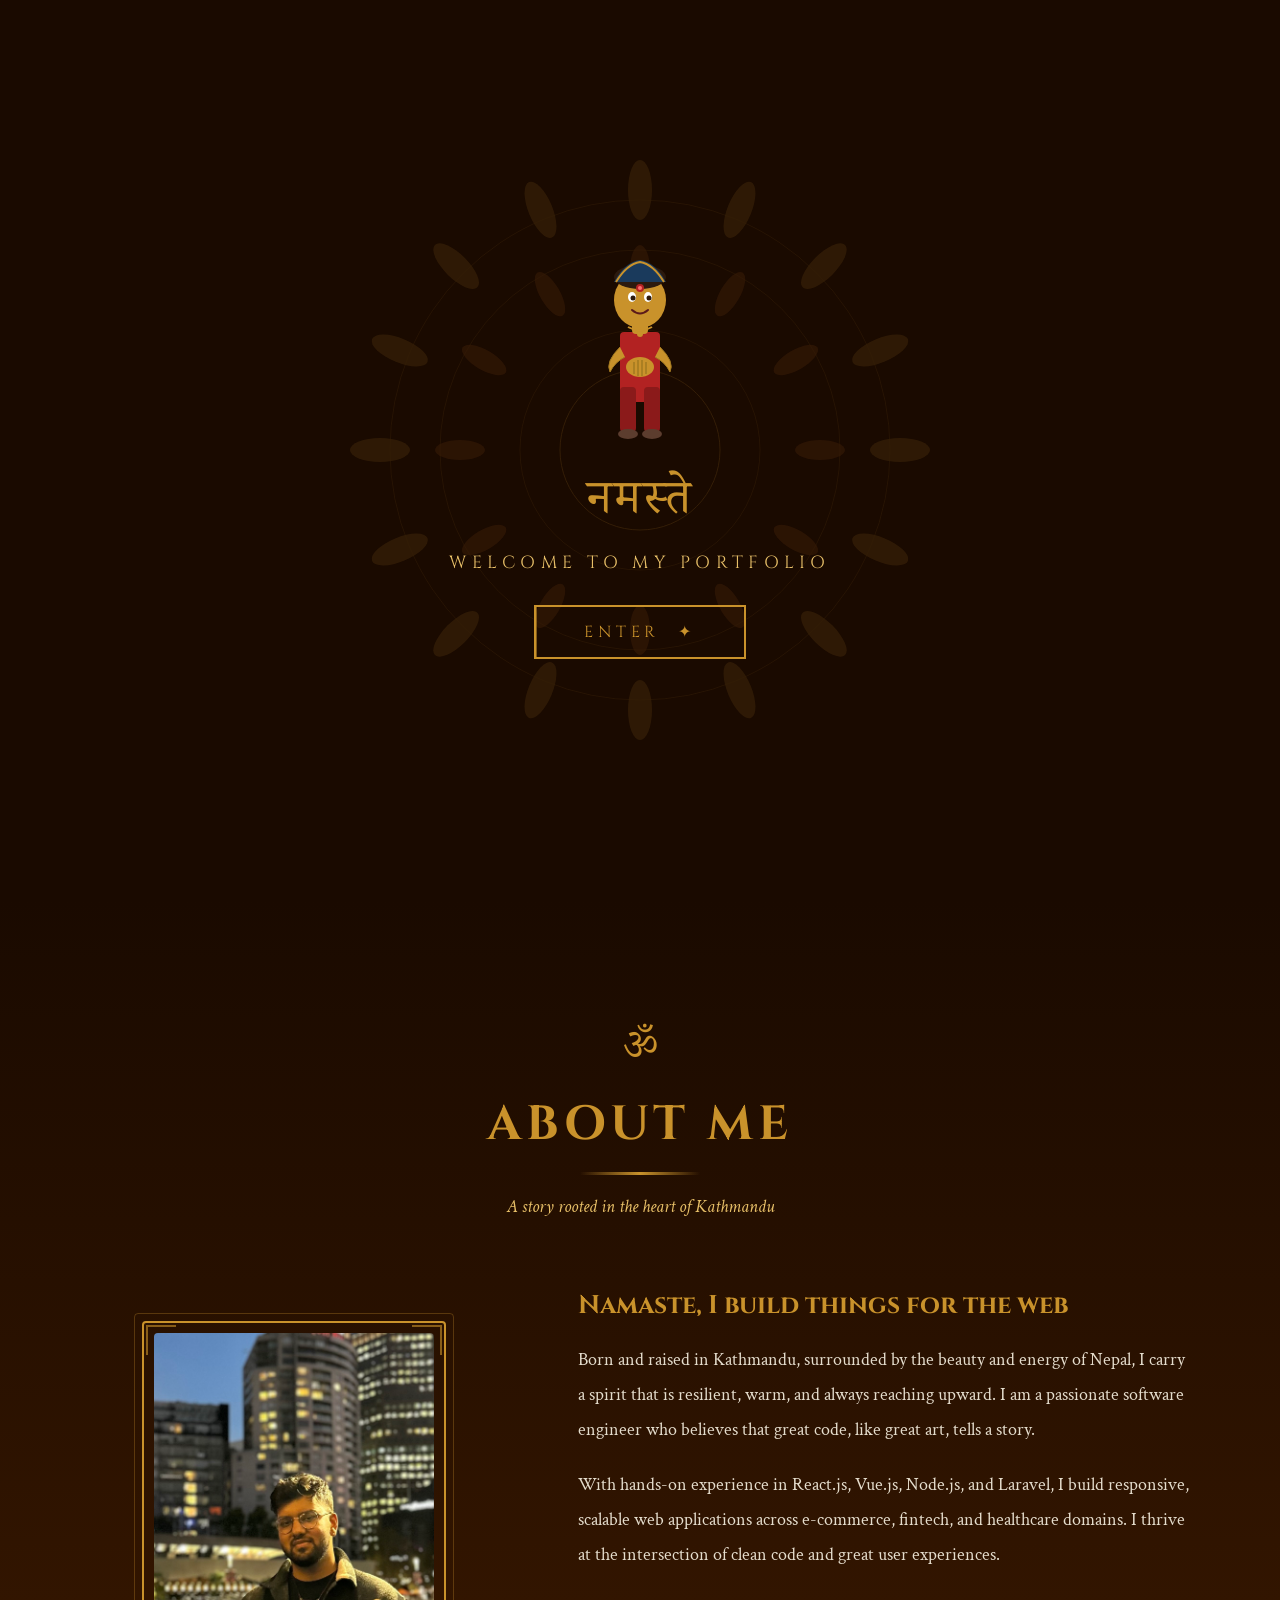
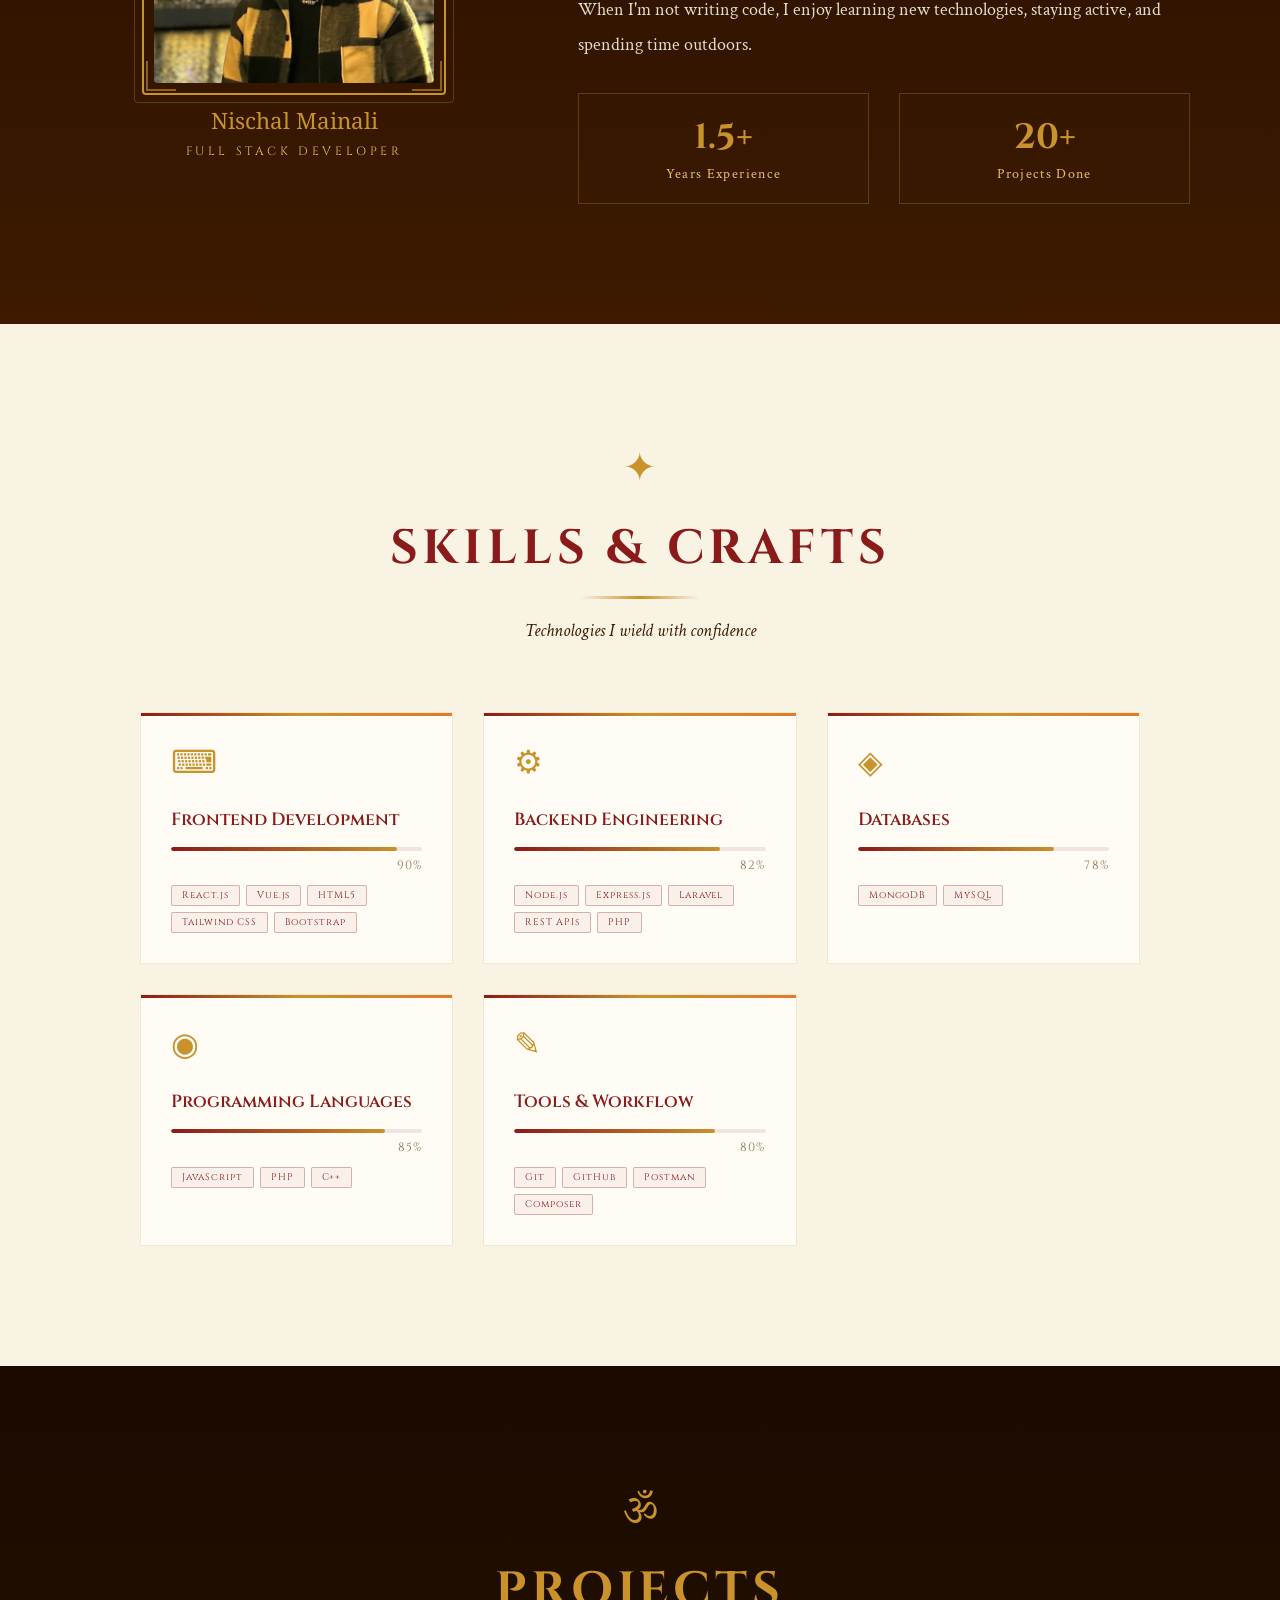
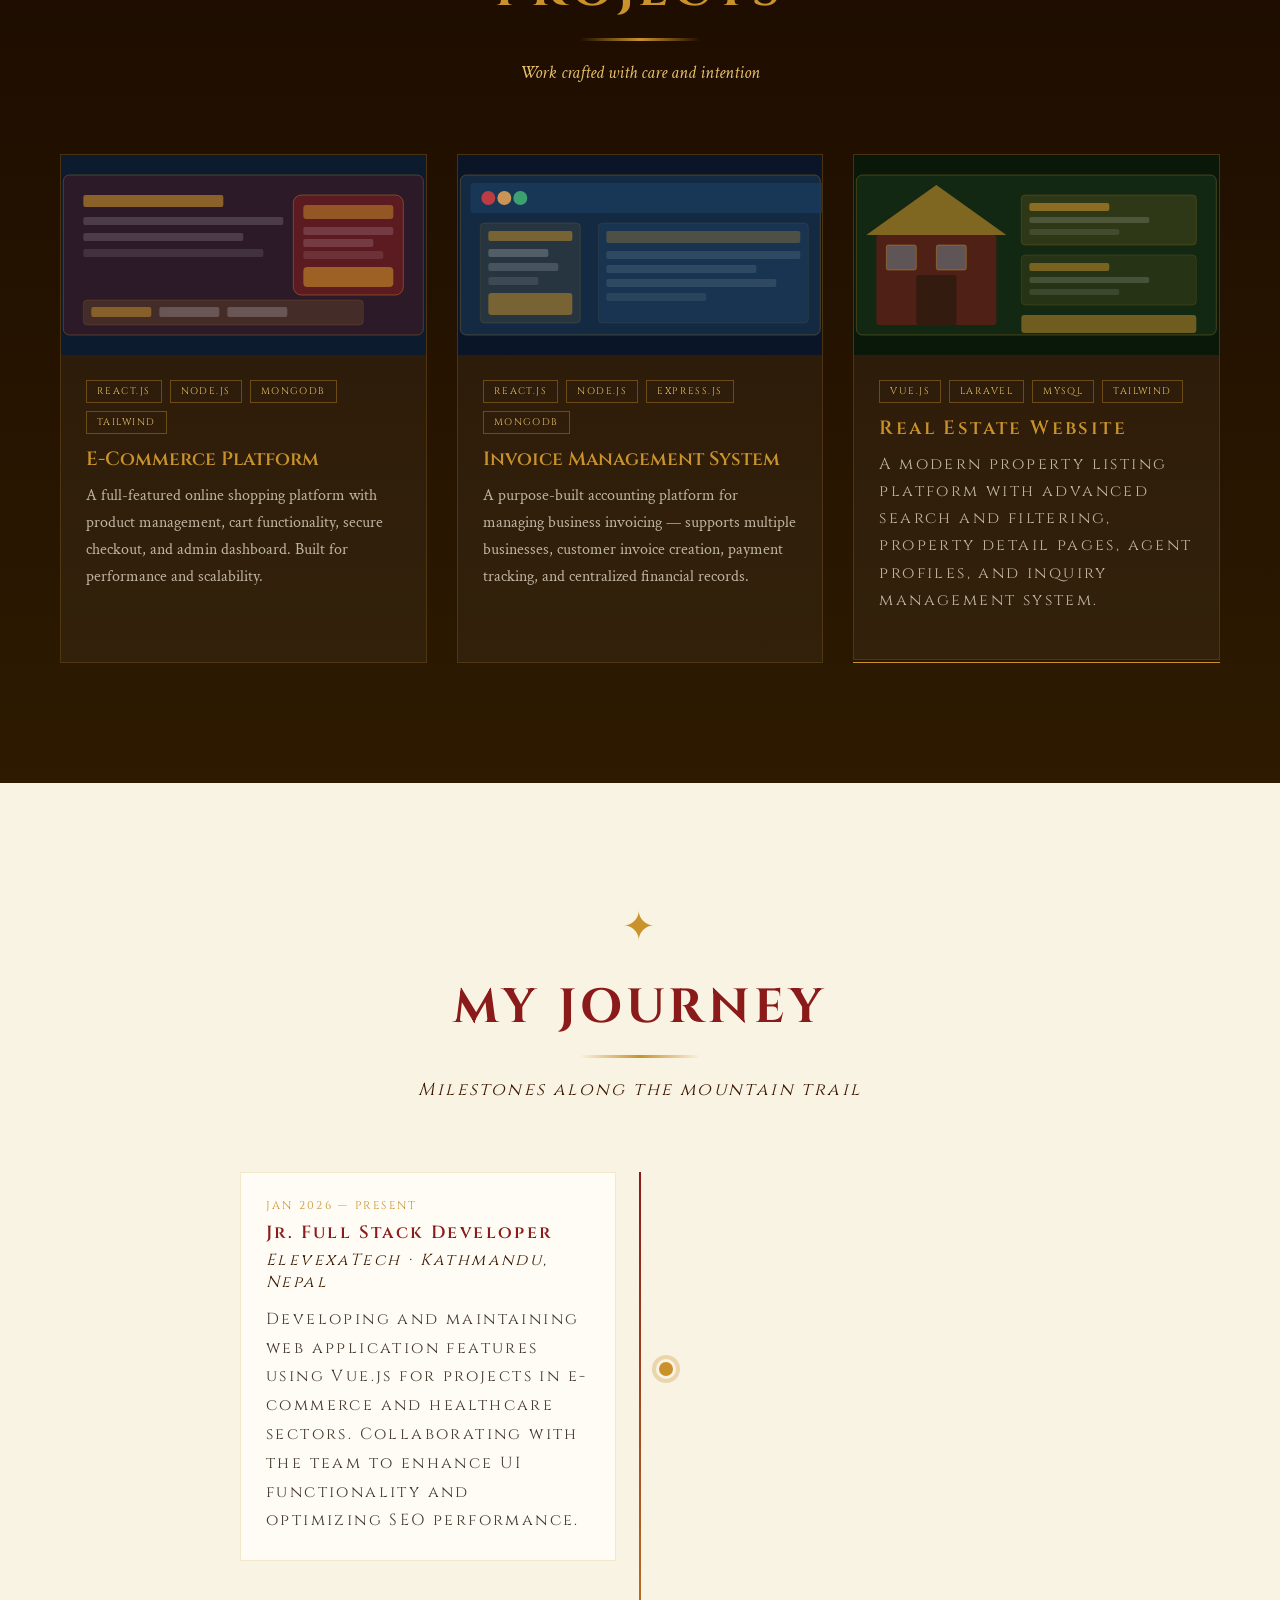
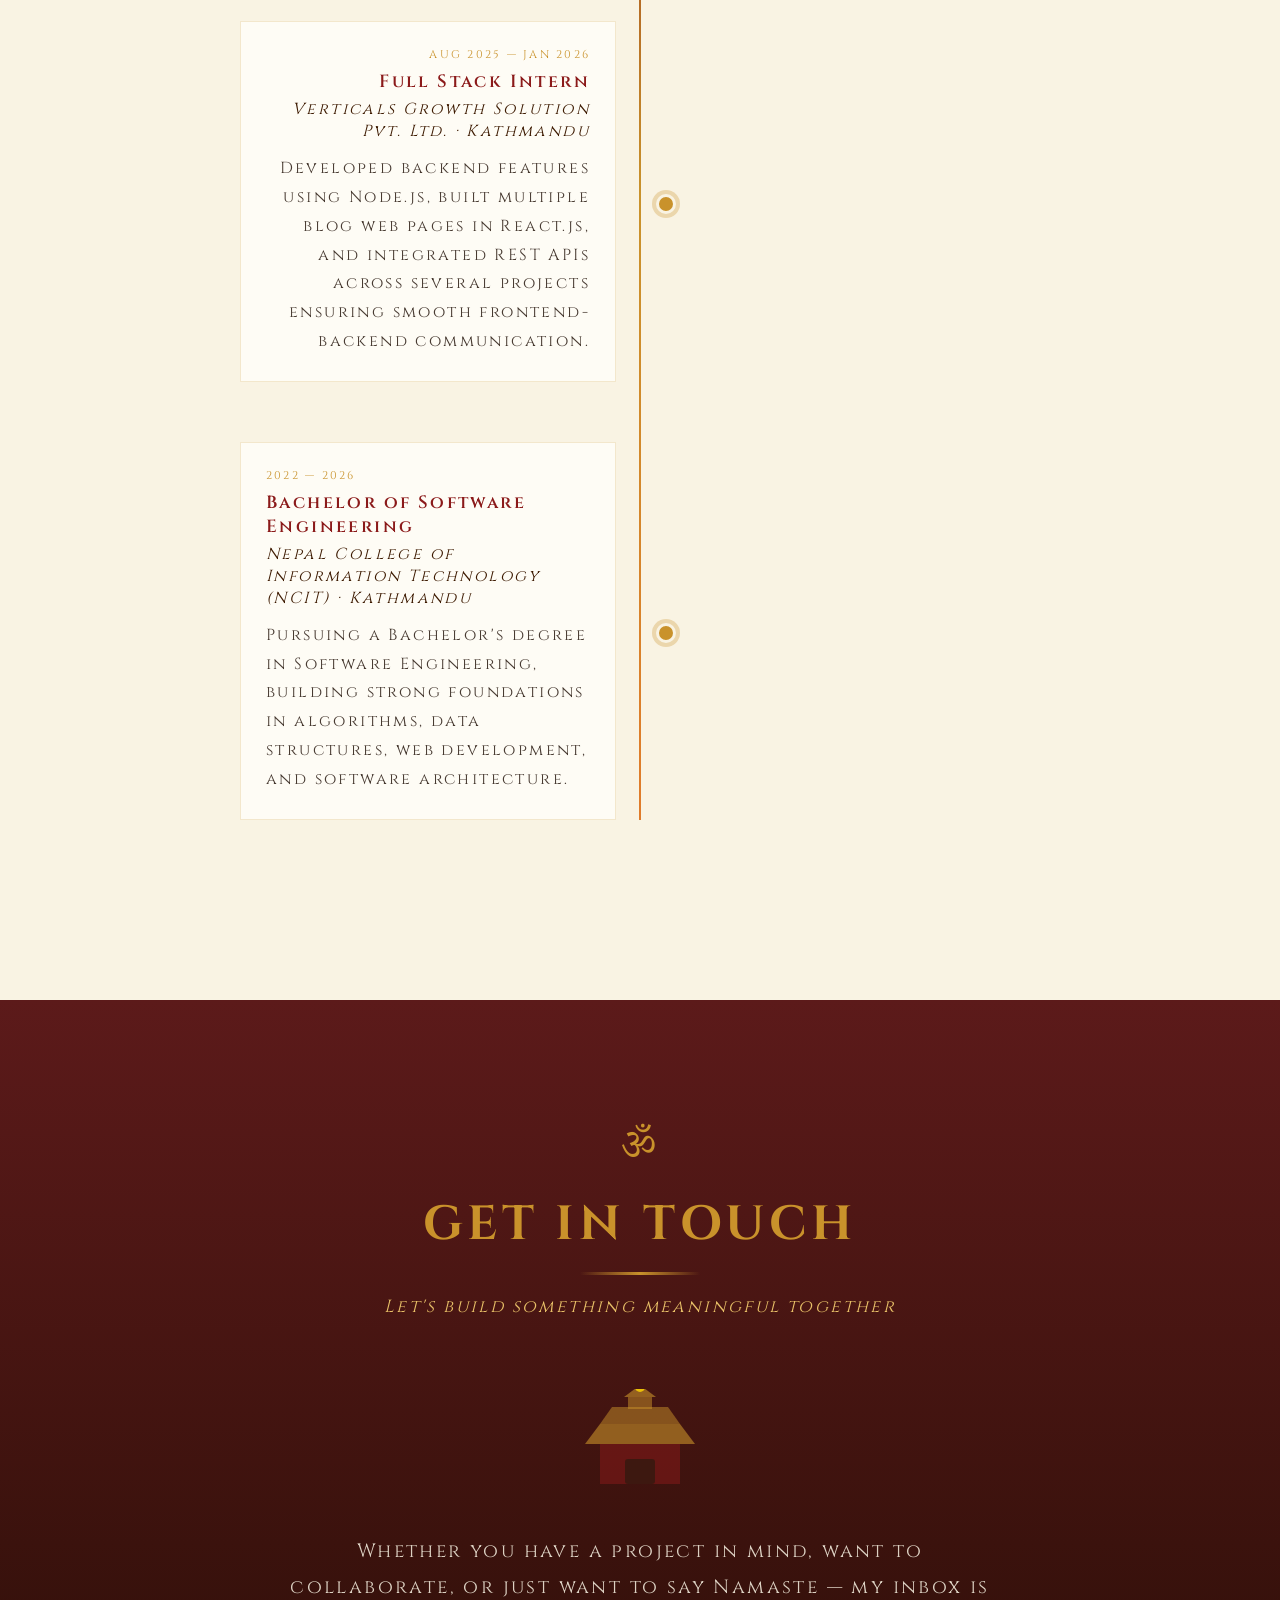
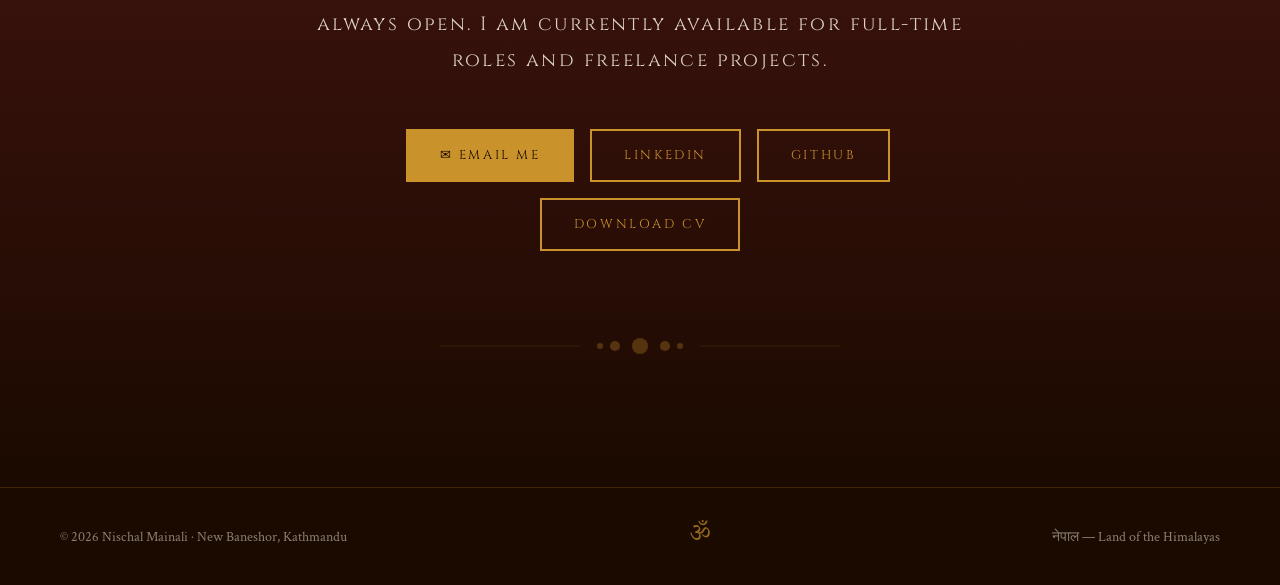
==== commit 4de6cafd: "social" ====
--- a/index.html
+++ b/index.html
@@ -2594,7 +2594,6 @@
               cart functionality, secure checkout, and admin dashboard. Built
               for performance and scalability.
             </div>
-            <a href="#" class="project-link">VIEW PROJECT →</a>
           </div>
         </div>
 
@@ -2748,7 +2747,6 @@
               href="https://github.com/babadaai"
               class="project-link"
               target="_blank"
-              >VIEW ON GITHUB →</a
             >
           </div>
         </div>
@@ -2906,7 +2904,6 @@
               filtering, property detail pages, agent profiles, and inquiry
               management system.
             </div>
-            <a href="#" class="project-link">VIEW PROJECT →</a>
           </div>
         </div>
       </div>
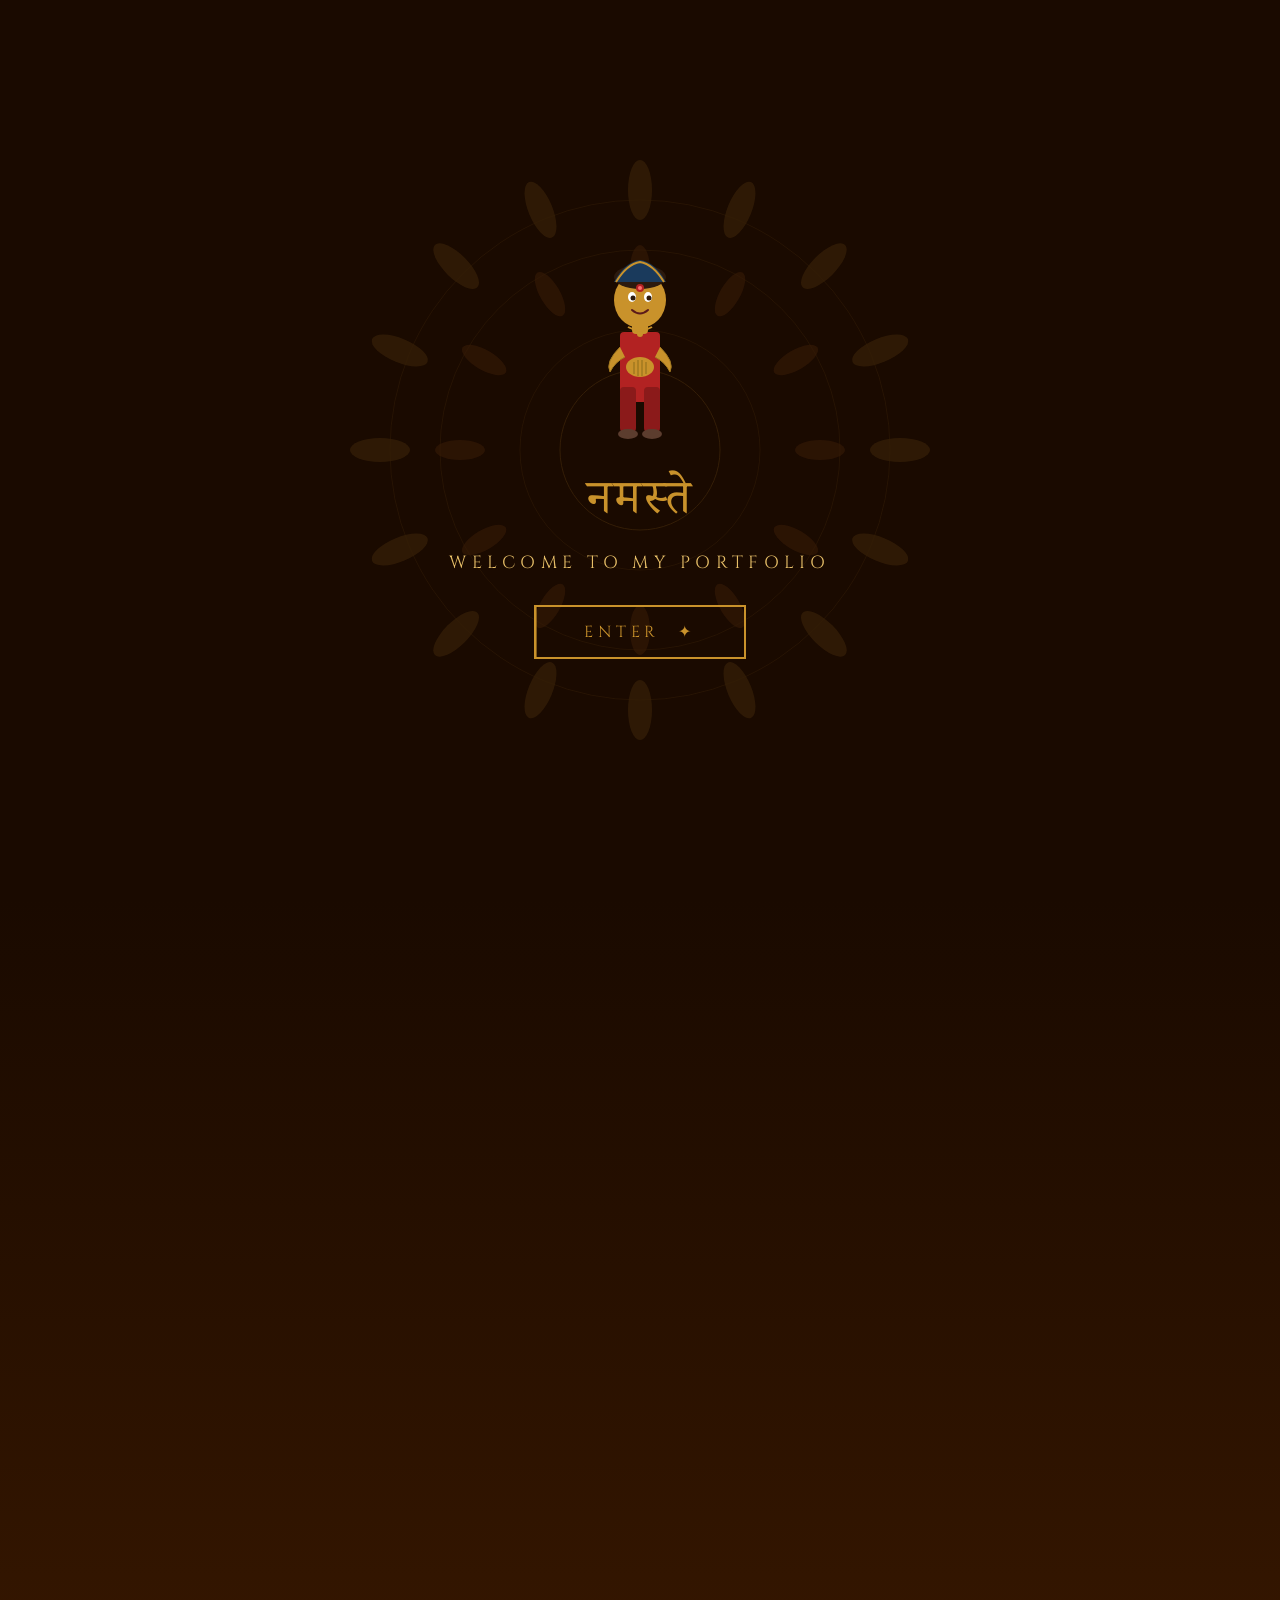
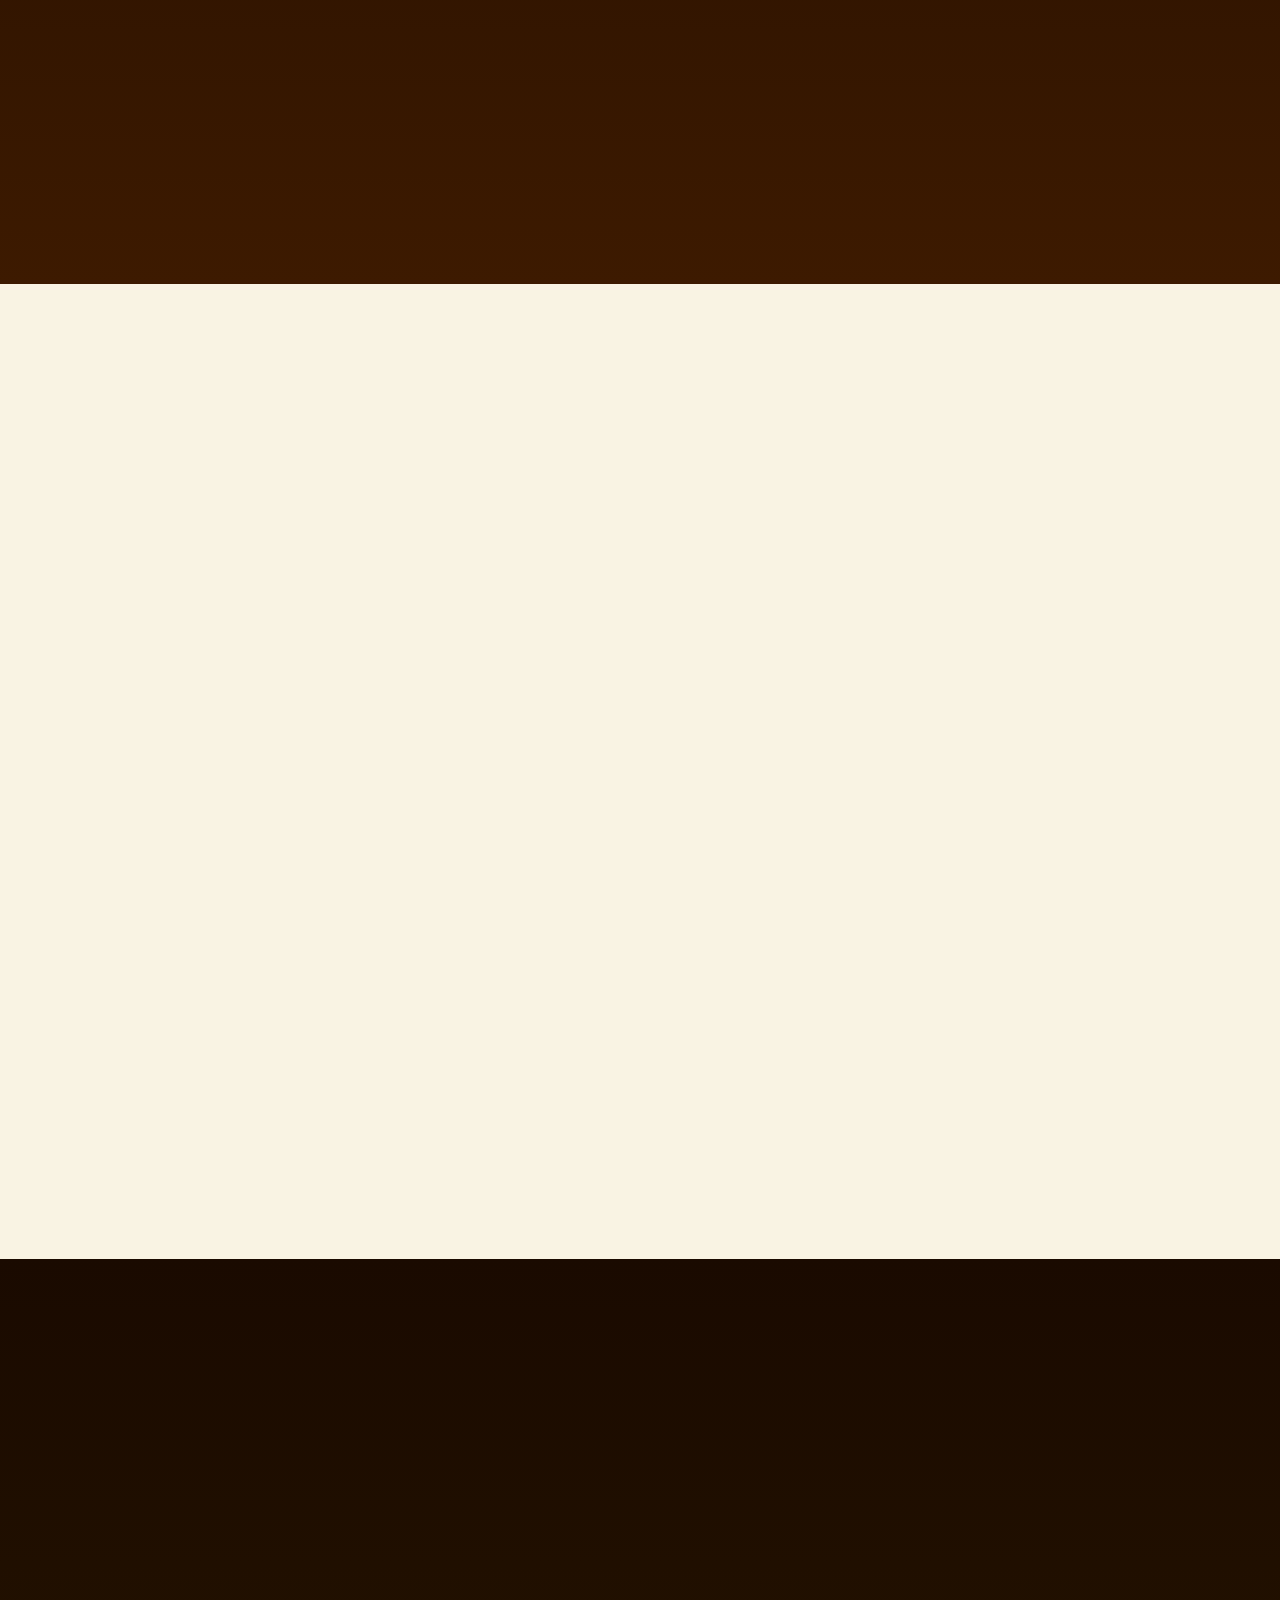
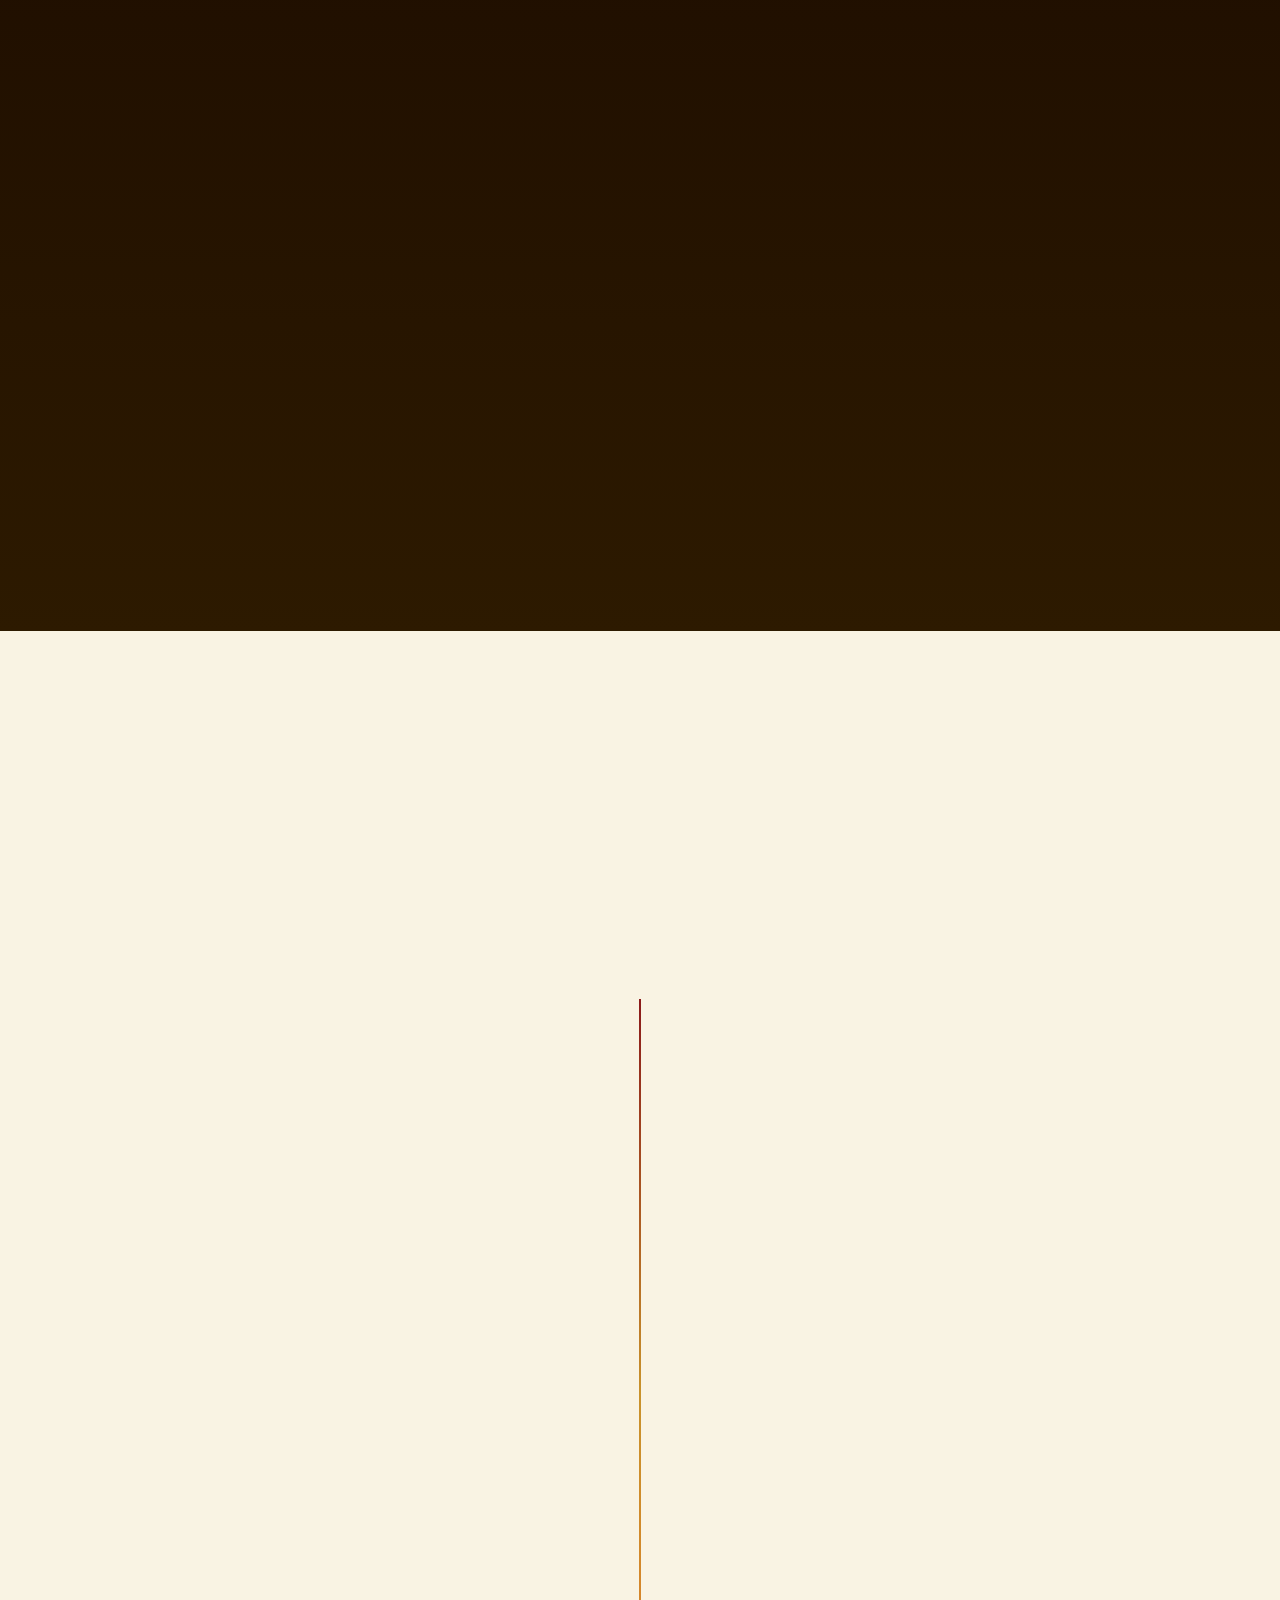
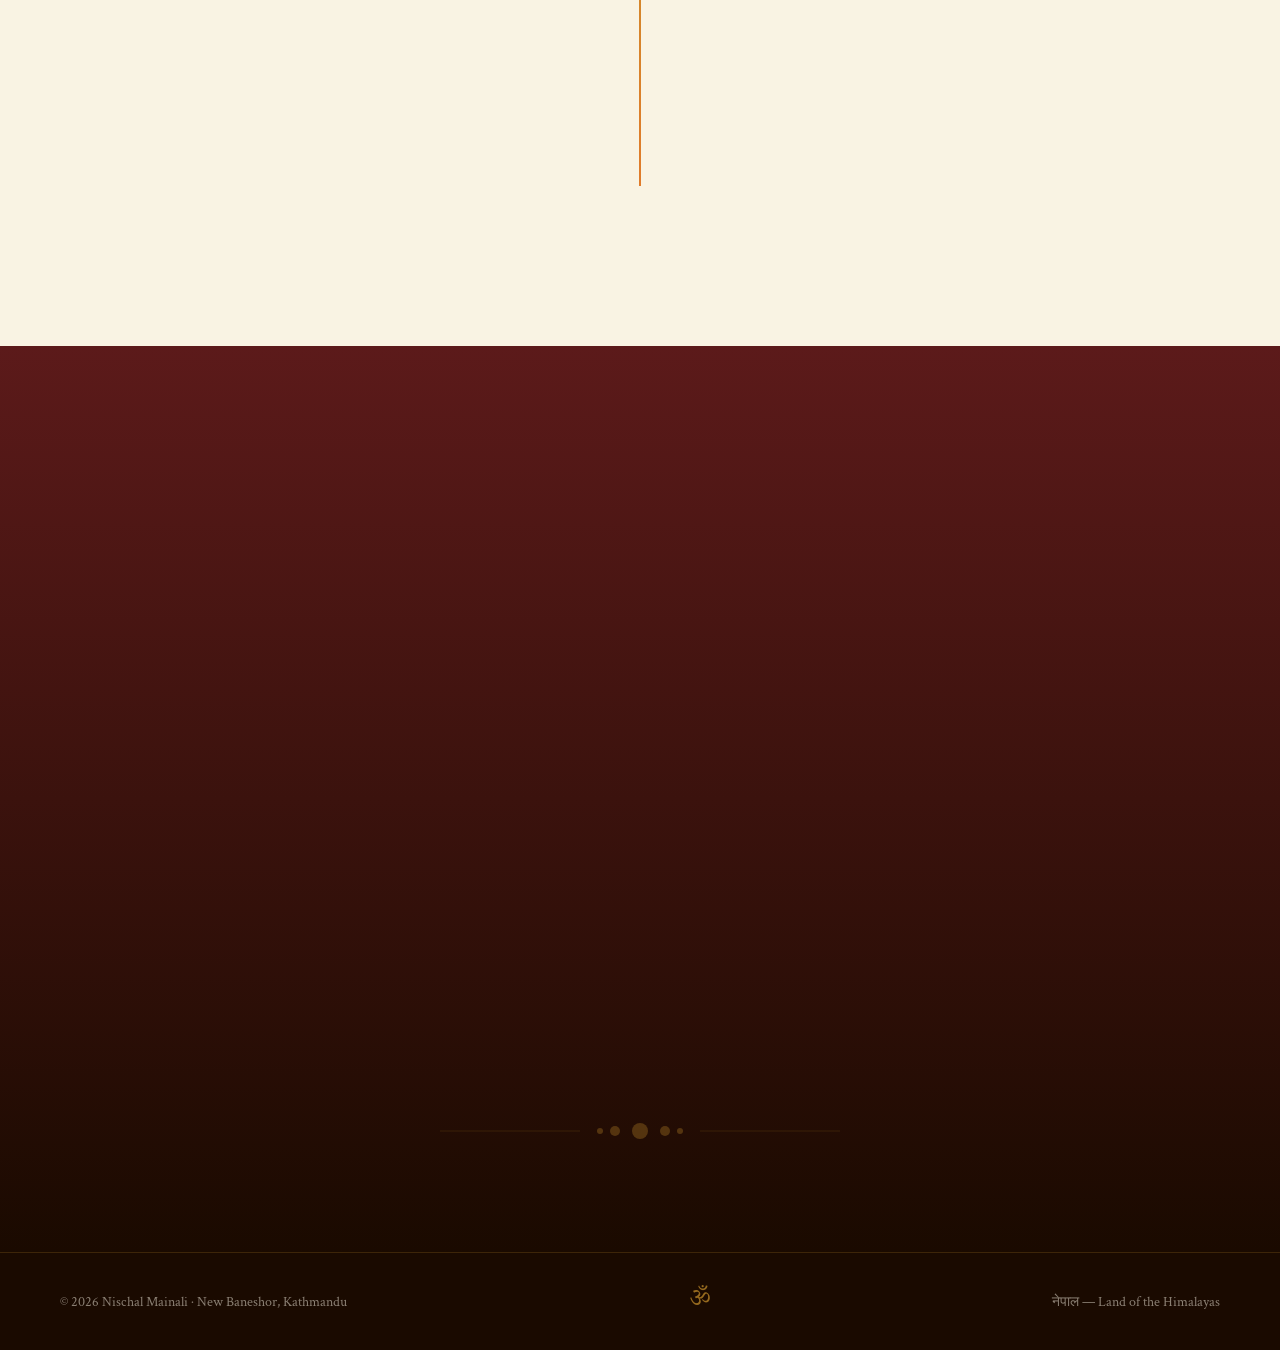
==== commit 97eac493: "Add index.html entrypoint for deployment" ====
--- a/index.html
+++ b/index.html
@@ -4,3189 +4,13 @@
     <meta charset="UTF-8" />
     <meta name="viewport" content="width=device-width, initial-scale=1.0" />
     <title>Nischal Mainali — Web Developer</title>
-    <link
-      href="https://fonts.googleapis.com/css2?family=Cinzel:wght@400;600;700&family=Crimson+Text:ital,wght@0,400;0,600;1,400&family=Noto+Serif+Devanagari:wght@400;600;700&display=swap"
-      rel="stylesheet"
-    />
-    <style>
-      :root {
-        --crimson: #8b1a1a;
-        --gold: #c9922b;
-        --gold-light: #e8c068;
-        --gold-pale: #f5e6c0;
-        --maroon: #5c1a1a;
-        --saffron: #e07b2a;
-        --cream: #f9f3e3;
-        --deep: #1a0a00;
-        --brown: #3d1a00;
-        --sky: #87ceeb;
-        --sky-deep: #4a90c4;
-        --green-hill: #2d5a1b;
-        --green-light: #4a7c34;
-        --stone: #8b7355;
-        --white: #fefcf5;
-      }
-
-      * {
-        margin: 0;
-        padding: 0;
-        box-sizing: border-box;
-      }
-      html {
-        scroll-behavior: smooth;
-      }
-      body {
-        background: var(--cream);
-        color: var(--deep);
-        font-family: "Crimson Text", serif;
-        overflow-x: hidden;
-      }
-
-      /* ===== GREETING ===== */
-      #greeting-overlay {
-        position: fixed;
-        inset: 0;
-        background: var(--deep);
-        z-index: 9999;
-        display: flex;
-        align-items: center;
-        justify-content: center;
-        flex-direction: column;
-        transition:
-          opacity 1.2s ease,
-          visibility 1.2s ease;
-      }
-      #greeting-overlay.fade-out {
-        opacity: 0;
-        visibility: hidden;
-      }
-
-      .greeting-scene {
-        position: relative;
-        width: 500px;
-        text-align: center;
-      }
-
-      .greeting-character {
-        width: 120px;
-        margin: 0 auto 20px;
-        animation: bow 2s ease-in-out infinite alternate;
-        transform-origin: bottom center;
-      }
-      @keyframes bow {
-        0% {
-          transform: rotate(0deg);
-        }
-        50% {
-          transform: rotate(-10deg);
-        }
-        100% {
-          transform: rotate(0deg);
-        }
-      }
-
-      .greeting-text {
-        font-family: "Noto Serif Devanagari", serif;
-        font-size: 3rem;
-        color: var(--gold);
-        letter-spacing: 0.05em;
-        animation: glow-pulse 2s ease-in-out infinite;
-        margin-bottom: 8px;
-      }
-      @keyframes glow-pulse {
-        0%,
-        100% {
-          text-shadow: 0 0 20px rgba(201, 146, 43, 0.5);
-        }
-        50% {
-          text-shadow:
-            0 0 40px rgba(201, 146, 43, 0.9),
-            0 0 80px rgba(201, 146, 43, 0.3);
-        }
-      }
-
-      .greeting-sub {
-        font-family: "Cinzel", serif;
-        color: var(--gold-light);
-        font-size: 1.1rem;
-        letter-spacing: 0.3em;
-        margin-bottom: 30px;
-        opacity: 0;
-        animation: fadeIn 1s ease 0.8s forwards;
-      }
-
-      .enter-btn {
-        font-family: "Cinzel", serif;
-        background: transparent;
-        border: 2px solid var(--gold);
-        color: var(--gold);
-        padding: 14px 48px;
-        font-size: 1rem;
-        letter-spacing: 0.3em;
-        cursor: pointer;
-        position: relative;
-        overflow: hidden;
-        transition: color 0.3s ease;
-        opacity: 0;
-        animation: fadeIn 1s ease 1.4s forwards;
-      }
-      .enter-btn::before {
-        content: "";
-        position: absolute;
-        inset: 0;
-        background: var(--gold);
-        transform: translateX(-100%);
-        transition: transform 0.3s ease;
-      }
-      .enter-btn:hover {
-        color: var(--deep);
-      }
-      .enter-btn:hover::before {
-        transform: translateX(0);
-      }
-      .enter-btn span {
-        position: relative;
-        z-index: 1;
-      }
-
-      .greeting-mandalas {
-        position: absolute;
-        top: 50%;
-        left: 50%;
-        transform: translate(-50%, -50%);
-        width: 600px;
-        height: 600px;
-        opacity: 0.15;
-        animation: rotateSlow 30s linear infinite;
-        pointer-events: none;
-      }
-      @keyframes rotateSlow {
-        from {
-          transform: translate(-50%, -50%) rotate(0deg);
-        }
-        to {
-          transform: translate(-50%, -50%) rotate(360deg);
-        }
-      }
-
-      /* ===== PETALS ===== */
-      .floating-petals {
-        position: fixed;
-        inset: 0;
-        pointer-events: none;
-        z-index: 1;
-        overflow: hidden;
-      }
-      .petal {
-        position: absolute;
-        width: 12px;
-        height: 18px;
-        border-radius: 60% 40% 60% 40%;
-        opacity: 0;
-        animation: fallPetal linear infinite;
-      }
-      @keyframes fallPetal {
-        0% {
-          opacity: 0;
-          transform: translateY(-20px) rotate(0deg);
-        }
-        10% {
-          opacity: 0.7;
-        }
-        90% {
-          opacity: 0.3;
-        }
-        100% {
-          opacity: 0;
-          transform: translateY(100vh) rotate(720deg) translateX(80px);
-        }
-      }
-
-      /* ===== NAV ===== */
-      nav {
-        position: fixed;
-        top: 0;
-        left: 0;
-        right: 0;
-        z-index: 100;
-        padding: 20px 60px;
-        display: flex;
-        align-items: center;
-        justify-content: space-between;
-        background: linear-gradient(
-          to bottom,
-          rgba(26, 10, 0, 0.95),
-          transparent
-        );
-        transition: background 0.3s ease;
-      }
-      nav.scrolled {
-        background: rgba(26, 10, 0, 0.97);
-        border-bottom: 1px solid rgba(201, 146, 43, 0.3);
-      }
-      .nav-logo {
-        font-family: "Noto Serif Devanagari", serif;
-        color: var(--gold);
-        font-size: 1.4rem;
-        letter-spacing: 0.05em;
-        text-decoration: none;
-      }
-      .nav-logo span {
-        font-family: "Cinzel", serif;
-        font-size: 0.75rem;
-        color: var(--gold-light);
-        letter-spacing: 0.4em;
-        display: block;
-        margin-top: -4px;
-      }
-      .nav-links {
-        display: flex;
-        gap: 40px;
-        list-style: none;
-      }
-      .nav-links a {
-        font-family: "Cinzel", serif;
-        color: var(--gold-light);
-        text-decoration: none;
-        font-size: 0.8rem;
-        letter-spacing: 0.2em;
-        position: relative;
-        transition: color 0.3s ease;
-      }
-      .nav-links a::after {
-        content: "";
-        position: absolute;
-        bottom: -4px;
-        left: 0;
-        right: 0;
-        height: 1px;
-        background: var(--gold);
-        transform: scaleX(0);
-        transition: transform 0.3s ease;
-      }
-      .nav-links a:hover {
-        color: var(--gold);
-      }
-      .nav-links a:hover::after {
-        transform: scaleX(1);
-      }
-
-      /* Hamburger */
-      .hamburger {
-        display: none;
-        flex-direction: column;
-        gap: 5px;
-        cursor: pointer;
-        padding: 4px;
-        background: none;
-        border: none;
-      }
-      .hamburger span {
-        display: block;
-        width: 24px;
-        height: 2px;
-        background: var(--gold);
-        transition:
-          transform 0.3s,
-          opacity 0.3s;
-      }
-      .hamburger.open span:nth-child(1) {
-        transform: translateY(7px) rotate(45deg);
-      }
-      .hamburger.open span:nth-child(2) {
-        opacity: 0;
-      }
-      .hamburger.open span:nth-child(3) {
-        transform: translateY(-7px) rotate(-45deg);
-      }
-
-      .mobile-menu {
-        display: none;
-        position: fixed;
-        top: 0;
-        left: 0;
-        right: 0;
-        bottom: 0;
-        background: rgba(26, 10, 0, 0.97);
-        z-index: 99;
-        flex-direction: column;
-        align-items: center;
-        justify-content: center;
-        gap: 40px;
-      }
-      .mobile-menu.open {
-        display: flex;
-      }
-      .mobile-menu a {
-        font-family: "Cinzel", serif;
-        color: var(--gold-light);
-        text-decoration: none;
-        font-size: 1.4rem;
-        letter-spacing: 0.3em;
-      }
-      .mobile-menu a:hover {
-        color: var(--gold);
-      }
-
-      /* ===== HERO ===== */
-      #hero {
-        position: relative;
-        min-height: 100vh;
-        overflow: hidden;
-        background: linear-gradient(
-          180deg,
-          #0d1b2e 0%,
-          #1a3050 30%,
-          #2d5a80 60%,
-          var(--sky) 100%
-        );
-      }
-      .hero-sky {
-        position: absolute;
-        inset: 0;
-      }
-      .stars-layer {
-        position: absolute;
-        inset: 0;
-        animation: twinkleStars 4s ease-in-out infinite alternate;
-      }
-      @keyframes twinkleStars {
-        0% {
-          opacity: 1;
-        }
-        100% {
-          opacity: 0.6;
-        }
-      }
-      .mountains-back {
-        position: absolute;
-        bottom: 30%;
-        left: 0;
-        right: 0;
-        height: 45%;
-      }
-      .mountains-front {
-        position: absolute;
-        bottom: 20%;
-        left: 0;
-        right: 0;
-        height: 40%;
-      }
-      .hero-ground {
-        position: absolute;
-        bottom: 0;
-        left: 0;
-        right: 0;
-        height: 22%;
-        background: linear-gradient(
-          180deg,
-          var(--green-hill) 0%,
-          var(--green-light) 50%,
-          #2a4a18 100%
-        );
-      }
-      .hero-ground::before {
-        content: "";
-        position: absolute;
-        top: 0;
-        left: 0;
-        right: 0;
-        height: 8px;
-        background: linear-gradient(
-          90deg,
-          transparent,
-          rgba(255, 255, 255, 0.1),
-          transparent
-        );
-      }
-
-      .hero-content {
-        position: absolute;
-        top: 50%;
-        left: 50%;
-        transform: translate(-50%, -50%);
-        text-align: center;
-        z-index: 10;
-        width: 100%;
-        padding: 0 20px;
-      }
-      .hero-namaste {
-        font-family: "Noto Serif Devanagari", serif;
-        font-size: clamp(1.2rem, 3vw, 2.2rem);
-        color: var(--gold-light);
-        letter-spacing: 0.3em;
-        opacity: 0;
-        animation: fadeInUp 1s ease 0.3s forwards;
-        margin-bottom: 10px;
-      }
-      .hero-name {
-        font-family: "Cinzel", serif;
-        font-size: clamp(2.5rem, 8vw, 7rem);
-        font-weight: 700;
-        color: var(--white);
-        line-height: 1;
-        letter-spacing: 0.05em;
-        opacity: 0;
-        animation: fadeInUp 1s ease 0.6s forwards;
-        text-shadow:
-          0 0 80px rgba(201, 146, 43, 0.4),
-          2px 4px 0 rgba(0, 0, 0, 0.5);
-      }
-      .hero-title {
-        font-family: "Crimson Text", serif;
-        font-size: clamp(0.9rem, 2.5vw, 1.6rem);
-        color: var(--gold-light);
-        letter-spacing: 0.5em;
-        margin-top: 12px;
-        opacity: 0;
-        animation: fadeInUp 1s ease 0.9s forwards;
-        font-style: italic;
-      }
-      .hero-divider {
-        width: 200px;
-        margin: 20px auto;
-        opacity: 0;
-        animation: fadeInUp 1s ease 1.1s forwards;
-      }
-
-      .hero-scroll {
-        position: absolute;
-        bottom: 30px;
-        left: 50%;
-        transform: translateX(-50%);
-        text-align: center;
-        z-index: 10;
-        opacity: 0;
-        animation: fadeIn 1s ease 2s forwards;
-      }
-      .scroll-arrow {
-        width: 30px;
-        height: 50px;
-        border: 2px solid var(--gold);
-        border-radius: 15px;
-        margin: 0 auto 8px;
-        position: relative;
-      }
-      .scroll-arrow::after {
-        content: "";
-        position: absolute;
-        top: 8px;
-        left: 50%;
-        transform: translateX(-50%);
-        width: 6px;
-        height: 6px;
-        background: var(--gold);
-        border-radius: 50%;
-        animation: scrollBounce 1.5s ease-in-out infinite;
-      }
-      @keyframes scrollBounce {
-        0% {
-          top: 8px;
-          opacity: 1;
-        }
-        100% {
-          top: 28px;
-          opacity: 0;
-        }
-      }
-      .scroll-text {
-        font-family: "Cinzel", serif;
-        font-size: 0.65rem;
-        color: var(--gold-light);
-        letter-spacing: 0.3em;
-      }
-
-      /* Prayer flag wave */
-      .prayer-flag {
-        animation: waveFlag 2s ease-in-out infinite alternate;
-        transform-origin: left center;
-      }
-      @keyframes waveFlag {
-        from {
-          transform: skewX(0deg);
-        }
-        to {
-          transform: skewX(8deg);
-        }
-      }
-      .lamp-flame {
-        animation: flickerFlame 0.3s ease-in-out infinite alternate;
-        transform-origin: bottom center;
-      }
-      @keyframes flickerFlame {
-        from {
-          transform: scaleX(1) scaleY(1);
-          opacity: 1;
-        }
-        to {
-          transform: scaleX(0.8) scaleY(1.2);
-          opacity: 0.8;
-        }
-      }
-      .person-walk {
-        animation: walkBob 1s ease-in-out infinite alternate;
-      }
-      @keyframes walkBob {
-        from {
-          transform: translateY(0);
-        }
-        to {
-          transform: translateY(-4px);
-        }
-      }
-      .person-wave {
-        animation: wavePerson 1.5s ease-in-out infinite alternate;
-      }
-      @keyframes wavePerson {
-        from {
-          transform: rotate(-5deg);
-        }
-        to {
-          transform: rotate(5deg);
-        }
-      }
-
-      /* ===== SECTION ===== */
-      section {
-        position: relative;
-      }
-      .section-header {
-        text-align: center;
-        margin-bottom: 70px;
-      }
-      .section-om {
-        font-family: "Noto Serif Devanagari", serif;
-        font-size: 2.5rem;
-        color: var(--gold);
-        display: block;
-        margin-bottom: 10px;
-        animation: glow-pulse 3s ease-in-out infinite;
-      }
-      .section-title {
-        font-family: "Cinzel", serif;
-        font-size: clamp(1.8rem, 4vw, 3rem);
-        color: var(--crimson);
-        letter-spacing: 0.1em;
-        font-weight: 700;
-      }
-      .section-line {
-        width: 120px;
-        height: 3px;
-        background: linear-gradient(
-          90deg,
-          transparent,
-          var(--gold),
-          transparent
-        );
-        margin: 15px auto 20px;
-      }
-      .section-sub {
-        font-size: 1.1rem;
-        color: var(--brown);
-        font-style: italic;
-      }
-
-      /* ===== ABOUT ===== */
-      #about {
-        padding: 120px 60px;
-        background: linear-gradient(180deg, var(--deep) 0%, var(--brown) 100%);
-        color: var(--cream);
-      }
-      #about .section-title {
-        color: var(--gold);
-      }
-      #about .section-sub {
-        color: var(--gold-light);
-      }
-
-      .about-grid {
-        max-width: 1100px;
-        margin: 0 auto;
-        display: grid;
-        grid-template-columns: 1fr 1.5fr;
-        gap: 80px;
-        align-items: center;
-      }
-
-      .about-portrait {
-        position: relative;
-        text-align: center;
-      }
-      .portrait-frame {
-        width: 280px;
-        height: 350px;
-        margin: 0 auto;
-        position: relative;
-      }
-      .portrait-frame::before {
-        content: "";
-        position: absolute;
-        inset: -12px;
-        border: 2px solid var(--gold);
-        border-radius: 4px;
-        animation: framePulse 3s ease-in-out infinite;
-      }
-      .portrait-frame::after {
-        content: "";
-        position: absolute;
-        inset: -20px;
-        border: 1px solid rgba(201, 146, 43, 0.3);
-        border-radius: 4px;
-      }
-      @keyframes framePulse {
-        0%,
-        100% {
-          box-shadow: 0 0 20px rgba(201, 146, 43, 0.2);
-        }
-        50% {
-          box-shadow: 0 0 40px rgba(201, 146, 43, 0.5);
-        }
-      }
-      .portrait-inner {
-        width: 100%;
-        height: 100%;
-        border-radius: 4px;
-        overflow: hidden;
-        position: relative;
-      }
-      .portrait-inner img {
-        width: 100%;
-        height: 100%;
-        object-fit: cover;
-        object-position: center top;
-        display: block;
-      }
-      .corner-ornament {
-        position: absolute;
-        width: 30px;
-        height: 30px;
-        border-color: var(--gold);
-        border-style: solid;
-        opacity: 0.6;
-      }
-      .corner-tl {
-        top: -8px;
-        left: -8px;
-        border-width: 2px 0 0 2px;
-      }
-      .corner-tr {
-        top: -8px;
-        right: -8px;
-        border-width: 2px 2px 0 0;
-      }
-      .corner-bl {
-        bottom: -8px;
-        left: -8px;
-        border-width: 0 0 2px 2px;
-      }
-      .corner-br {
-        bottom: -8px;
-        right: -8px;
-        border-width: 0 2px 2px 0;
-      }
-
-      .portrait-name-tag {
-        margin-top: 20px;
-        font-family: "Noto Serif Devanagari", serif;
-        font-size: 1.4rem;
-        color: var(--gold);
-      }
-      .portrait-role-tag {
-        font-family: "Cinzel", serif;
-        font-size: 0.75rem;
-        color: var(--gold-light);
-        letter-spacing: 0.3em;
-      }
-
-      .about-text h3 {
-        font-family: "Cinzel", serif;
-        font-size: 1.6rem;
-        color: var(--gold);
-        margin-bottom: 20px;
-      }
-      .about-text p {
-        font-size: 1.15rem;
-        line-height: 1.9;
-        color: var(--cream);
-        opacity: 0.9;
-        margin-bottom: 20px;
-      }
-
-      .stats-row {
-        display: flex;
-        gap: 30px;
-        margin-top: 30px;
-        flex-wrap: wrap;
-      }
-      .stat-box {
-        text-align: center;
-        padding: 20px;
-        border: 1px solid rgba(201, 146, 43, 0.3);
-        flex: 1;
-        min-width: 100px;
-        position: relative;
-        overflow: hidden;
-        transition:
-          transform 0.3s ease,
-          border-color 0.3s ease;
-      }
-      .stat-box:hover {
-        transform: translateY(-5px);
-        border-color: var(--gold);
-      }
-      .stat-number {
-        font-family: "Cinzel", serif;
-        font-size: 2.2rem;
-        color: var(--gold);
-        font-weight: 700;
-        display: block;
-      }
-      .stat-label {
-        font-size: 0.85rem;
-        color: var(--gold-light);
-        letter-spacing: 0.1em;
-        margin-top: 4px;
-      }
-
-      /* ===== SKILLS ===== */
-      #skills {
-        padding: 120px 60px;
-        background: var(--cream);
-      }
-      .skills-grid {
-        max-width: 1000px;
-        margin: 0 auto;
-        display: grid;
-        grid-template-columns: repeat(auto-fit, minmax(280px, 1fr));
-        gap: 30px;
-      }
-      .skill-card {
-        background: var(--white);
-        border: 1px solid rgba(201, 146, 43, 0.2);
-        padding: 30px;
-        position: relative;
-        overflow: hidden;
-        transition:
-          transform 0.3s ease,
-          box-shadow 0.3s ease;
-      }
-      .skill-card::before {
-        content: "";
-        position: absolute;
-        top: 0;
-        left: 0;
-        right: 0;
-        height: 3px;
-        background: linear-gradient(
-          90deg,
-          var(--crimson),
-          var(--gold),
-          var(--saffron)
-        );
-      }
-      .skill-card:hover {
-        transform: translateY(-8px);
-        box-shadow: 0 20px 60px rgba(139, 26, 26, 0.15);
-      }
-      .skill-icon {
-        font-family: "Noto Serif Devanagari", serif;
-        font-size: 2rem;
-        color: var(--gold);
-        margin-bottom: 15px;
-        display: block;
-      }
-      .skill-name {
-        font-family: "Cinzel", serif;
-        font-size: 1.1rem;
-        color: var(--crimson);
-        margin-bottom: 15px;
-        font-weight: 600;
-      }
-      .skill-bar-track {
-        height: 4px;
-        background: rgba(139, 26, 26, 0.1);
-        border-radius: 2px;
-        overflow: hidden;
-      }
-      .skill-bar-fill {
-        height: 100%;
-        background: linear-gradient(90deg, var(--crimson), var(--gold));
-        border-radius: 2px;
-        width: 0%;
-        transition: width 1.5s cubic-bezier(0.16, 1, 0.3, 1);
-      }
-      .skill-pct {
-        font-family: "Cinzel", serif;
-        font-size: 0.75rem;
-        color: var(--stone);
-        text-align: right;
-        margin-top: 6px;
-        letter-spacing: 0.1em;
-      }
-      .tech-tags {
-        display: flex;
-        flex-wrap: wrap;
-        gap: 6px;
-        margin-top: 12px;
-      }
-      .tech-tag {
-        font-family: "Cinzel", serif;
-        font-size: 0.6rem;
-        letter-spacing: 0.1em;
-        padding: 3px 10px;
-        border: 1px solid rgba(139, 26, 26, 0.3);
-        color: var(--crimson);
-        background: rgba(139, 26, 26, 0.05);
-        border-radius: 2px;
-      }
-
-      /* ===== PROJECTS ===== */
-      #projects {
-        padding: 120px 60px;
-        background: linear-gradient(180deg, var(--deep) 0%, #2d1a00 100%);
-      }
-      #projects .section-title {
-        color: var(--gold);
-      }
-      #projects .section-sub {
-        color: var(--gold-light);
-      }
-      .projects-grid {
-        max-width: 1200px;
-        margin: 0 auto;
-        display: grid;
-        grid-template-columns: repeat(auto-fit, minmax(320px, 1fr));
-        gap: 30px;
-      }
-      .project-card {
-        background: rgba(255, 255, 255, 0.04);
-        border: 1px solid rgba(201, 146, 43, 0.2);
-        overflow: hidden;
-        transition:
-          transform 0.3s ease,
-          border-color 0.3s ease;
-        position: relative;
-      }
-      .project-card:hover {
-        transform: translateY(-8px);
-        border-color: var(--gold);
-      }
-      .project-thumb {
-        height: 200px;
-        position: relative;
-        overflow: hidden;
-      }
-      .project-body {
-        padding: 25px;
-      }
-      .project-tags {
-        display: flex;
-        gap: 8px;
-        flex-wrap: wrap;
-        margin-bottom: 12px;
-      }
-      .project-tag {
-        font-family: "Cinzel", serif;
-        font-size: 0.6rem;
-        letter-spacing: 0.15em;
-        padding: 4px 10px;
-        border: 1px solid rgba(201, 146, 43, 0.4);
-        color: var(--gold-light);
-      }
-      .project-title {
-        font-family: "Cinzel", serif;
-        font-size: 1.2rem;
-        color: var(--gold);
-        margin-bottom: 10px;
-        font-weight: 600;
-      }
-      .project-desc {
-        font-size: 1rem;
-        color: rgba(249, 243, 227, 0.7);
-        line-height: 1.7;
-        margin-bottom: 20px;
-      }
-      .project-link {
-        font-family: "Cinzel", serif;
-        font-size: 0.75rem;
-        letter-spacing: 0.2em;
-        color: var(--gold);
-        text-decoration: none;
-        border-bottom: 1px solid var(--gold);
-        padding-bottom: 2px;
-        transition: opacity 0.3s;
-      }
-      .project-link:hover {
-        opacity: 0.7;
-      }
-
-      /* ===== TIMELINE ===== */
-      #experience {
-        padding: 120px 60px;
-        background: var(--cream);
-      }
-      .timeline {
-        max-width: 800px;
-        margin: 0 auto;
-        position: relative;
-      }
-      .timeline::before {
-        content: "";
-        position: absolute;
-        left: 50%;
-        transform: translateX(-50%);
-        top: 0;
-        bottom: 0;
-        width: 2px;
-        background: linear-gradient(
-          180deg,
-          var(--crimson),
-          var(--gold),
-          var(--saffron)
-        );
-      }
-      .timeline-item {
-        display: flex;
-        gap: 40px;
-        margin-bottom: 60px;
-        align-items: flex-start;
-      }
-      .timeline-item:nth-child(even) {
-        flex-direction: row-reverse;
-      }
-      .timeline-item:nth-child(even) .timeline-content {
-        text-align: right;
-      }
-      .timeline-dot {
-        position: relative;
-        z-index: 1;
-        width: 20px;
-        height: 20px;
-        background: var(--gold);
-        border: 3px solid var(--cream);
-        border-radius: 50%;
-        flex-shrink: 0;
-        margin-top: 5px;
-        box-shadow: 0 0 0 4px rgba(201, 146, 43, 0.3);
-        align-self: center;
-      }
-      .timeline-content {
-        flex: 1;
-        background: var(--white);
-        border: 1px solid rgba(201, 146, 43, 0.2);
-        padding: 25px;
-        position: relative;
-        transition:
-          transform 0.3s ease,
-          border-color 0.3s ease;
-      }
-      .timeline-content:hover {
-        transform: translateY(-4px);
-        border-color: var(--gold);
-      }
-      .timeline-date {
-        font-family: "Cinzel", serif;
-        font-size: 0.7rem;
-        color: var(--gold);
-        letter-spacing: 0.2em;
-        margin-bottom: 8px;
-      }
-      .timeline-role {
-        font-family: "Cinzel", serif;
-        font-size: 1.1rem;
-        color: var(--crimson);
-        font-weight: 600;
-        margin-bottom: 4px;
-      }
-      .timeline-company {
-        font-size: 1rem;
-        color: var(--brown);
-        font-style: italic;
-        margin-bottom: 12px;
-      }
-      .timeline-desc {
-        font-size: 1rem;
-        color: var(--deep);
-        line-height: 1.8;
-        opacity: 0.8;
-      }
-
-      /* ===== CONTACT ===== */
-      #contact {
-        padding: 120px 60px;
-        background: linear-gradient(180deg, var(--maroon) 0%, var(--deep) 100%);
-        text-align: center;
-      }
-      #contact .section-title {
-        color: var(--gold);
-      }
-      #contact .section-sub {
-        color: var(--gold-light);
-      }
-      .contact-scene {
-        max-width: 700px;
-        margin: 0 auto;
-      }
-      .contact-text {
-        font-size: 1.2rem;
-        color: var(--cream);
-        line-height: 1.9;
-        opacity: 0.85;
-        margin-bottom: 50px;
-      }
-      .contact-links {
-        display: flex;
-        gap: 16px;
-        justify-content: center;
-        flex-wrap: wrap;
-      }
-      .contact-btn {
-        font-family: "Cinzel", serif;
-        font-size: 0.8rem;
-        letter-spacing: 0.2em;
-        padding: 16px 32px;
-        border: 2px solid var(--gold);
-        color: var(--gold);
-        text-decoration: none;
-        position: relative;
-        overflow: hidden;
-        transition: color 0.3s ease;
-        display: inline-block;
-      }
-      .contact-btn::before {
-        content: "";
-        position: absolute;
-        inset: 0;
-        background: var(--gold);
-        transform: translateY(100%);
-        transition: transform 0.3s ease;
-      }
-      .contact-btn:hover {
-        color: var(--deep);
-      }
-      .contact-btn:hover::before {
-        transform: translateY(0);
-      }
-      .contact-btn span {
-        position: relative;
-        z-index: 1;
-      }
-      .contact-btn.primary {
-        background: var(--gold);
-        color: var(--deep);
-      }
-      .contact-btn.primary::before {
-        background: var(--gold-light);
-      }
-
-      /* ===== FOOTER ===== */
-      footer {
-        background: var(--deep);
-        padding: 30px 60px;
-        display: flex;
-        align-items: center;
-        justify-content: space-between;
-        border-top: 1px solid rgba(201, 146, 43, 0.2);
-        flex-wrap: wrap;
-        gap: 12px;
-      }
-      .footer-text {
-        font-size: 0.9rem;
-        color: rgba(249, 243, 227, 0.5);
-      }
-      .footer-om {
-        font-family: "Noto Serif Devanagari", serif;
-        font-size: 1.5rem;
-        color: var(--gold);
-        opacity: 0.7;
-        animation: glow-pulse 3s ease-in-out infinite;
-      }
-
-      /* ===== ANIMATIONS ===== */
-      @keyframes fadeIn {
-        from {
-          opacity: 0;
-        }
-        to {
-          opacity: 1;
-        }
-      }
-      @keyframes fadeInUp {
-        from {
-          opacity: 0;
-          transform: translateY(30px);
-        }
-        to {
-          opacity: 1;
-          transform: translateY(0);
-        }
-      }
-
-      .reveal {
-        opacity: 0;
-        transform: translateY(40px);
-        transition:
-          opacity 0.9s ease,
-          transform 0.9s ease;
-      }
-      .reveal.visible {
-        opacity: 1;
-        transform: translateY(0);
-      }
-      .reveal-left {
-        opacity: 0;
-        transform: translateX(-40px);
-        transition:
-          opacity 0.9s ease,
-          transform 0.9s ease;
-      }
-      .reveal-left.visible {
-        opacity: 1;
-        transform: translateX(0);
-      }
-      .reveal-right {
-        opacity: 0;
-        transform: translateX(40px);
-        transition:
-          opacity 0.9s ease,
-          transform 0.9s ease;
-      }
-      .reveal-right.visible {
-        opacity: 1;
-        transform: translateX(0);
-      }
-
-      /* ===== RESPONSIVE ===== */
-      @media (max-width: 900px) {
-        nav {
-          padding: 16px 24px;
-        }
-        .nav-links {
-          display: none;
-        }
-        .hamburger {
-          display: flex;
-        }
-        #about,
-        #skills,
-        #projects,
-        #experience,
-        #contact {
-          padding: 80px 24px;
-        }
-        .about-grid {
-          grid-template-columns: 1fr;
-          gap: 50px;
-        }
-        .portrait-frame {
-          width: 240px;
-          height: 300px;
-        }
-        .timeline::before {
-          left: 10px;
-        }
-        .timeline-item,
-        .timeline-item:nth-child(even) {
-          flex-direction: column;
-          padding-left: 40px;
-        }
-        .timeline-item .timeline-content,
-        .timeline-item:nth-child(even) .timeline-content {
-          text-align: left;
-        }
-        .timeline-dot {
-          position: absolute;
-          left: 0;
-          margin-top: 0;
-        }
-        .timeline-item {
-          position: relative;
-        }
-        footer {
-          flex-direction: column;
-          text-align: center;
-          padding: 24px;
-        }
-      }
-      @media (max-width: 600px) {
-        .hero-name {
-          font-size: 2.8rem;
-        }
-        .stats-row {
-          flex-direction: column;
-          gap: 12px;
-        }
-        .contact-links {
-          flex-direction: column;
-          align-items: center;
-        }
-        .contact-btn {
-          width: 100%;
-          max-width: 280px;
-          text-align: center;
-        }
-        .projects-grid {
-          grid-template-columns: 1fr;
-        }
-        .skills-grid {
-          grid-template-columns: 1fr;
-        }
-      }
-    </style>
+    <meta http-equiv="refresh" content="0;url=portfolio.html" />
+    <link rel="canonical" href="portfolio.html" />
   </head>
   <body>
-    <!-- GREETING -->
-    <div id="greeting-overlay">
-      <svg
-        class="greeting-mandalas"
-        viewBox="0 0 600 600"
-        xmlns="http://www.w3.org/2000/svg"
-      >
-        <g transform="translate(300,300)">
-          <g opacity="0.8">
-            <ellipse
-              cx="0"
-              cy="-260"
-              rx="12"
-              ry="30"
-              fill="#C9922B"
-              transform="rotate(0)"
-            />
-            <ellipse
-              cx="0"
-              cy="-260"
-              rx="12"
-              ry="30"
-              fill="#C9922B"
-              transform="rotate(22.5)"
-            />
-            <ellipse
-              cx="0"
-              cy="-260"
-              rx="12"
-              ry="30"
-              fill="#C9922B"
-              transform="rotate(45)"
-            />
-            <ellipse
-              cx="0"
-              cy="-260"
-              rx="12"
-              ry="30"
-              fill="#C9922B"
-              transform="rotate(67.5)"
-            />
-            <ellipse
-              cx="0"
-              cy="-260"
-              rx="12"
-              ry="30"
-              fill="#C9922B"
-              transform="rotate(90)"
-            />
-            <ellipse
-              cx="0"
-              cy="-260"
-              rx="12"
-              ry="30"
-              fill="#C9922B"
-              transform="rotate(112.5)"
-            />
-            <ellipse
-              cx="0"
-              cy="-260"
-              rx="12"
-              ry="30"
-              fill="#C9922B"
-              transform="rotate(135)"
-            />
-            <ellipse
-              cx="0"
-              cy="-260"
-              rx="12"
-              ry="30"
-              fill="#C9922B"
-              transform="rotate(157.5)"
-            />
-            <ellipse
-              cx="0"
-              cy="-260"
-              rx="12"
-              ry="30"
-              fill="#C9922B"
-              transform="rotate(180)"
-            />
-            <ellipse
-              cx="0"
-              cy="-260"
-              rx="12"
-              ry="30"
-              fill="#C9922B"
-              transform="rotate(202.5)"
-            />
-            <ellipse
-              cx="0"
-              cy="-260"
-              rx="12"
-              ry="30"
-              fill="#C9922B"
-              transform="rotate(225)"
-            />
-            <ellipse
-              cx="0"
-              cy="-260"
-              rx="12"
-              ry="30"
-              fill="#C9922B"
-              transform="rotate(247.5)"
-            />
-            <ellipse
-              cx="0"
-              cy="-260"
-              rx="12"
-              ry="30"
-              fill="#C9922B"
-              transform="rotate(270)"
-            />
-            <ellipse
-              cx="0"
-              cy="-260"
-              rx="12"
-              ry="30"
-              fill="#C9922B"
-              transform="rotate(292.5)"
-            />
-            <ellipse
-              cx="0"
-              cy="-260"
-              rx="12"
-              ry="30"
-              fill="#C9922B"
-              transform="rotate(315)"
-            />
-            <ellipse
-              cx="0"
-              cy="-260"
-              rx="12"
-              ry="30"
-              fill="#C9922B"
-              transform="rotate(337.5)"
-            />
-          </g>
-          <g opacity="0.6">
-            <ellipse
-              cx="0"
-              cy="-180"
-              rx="10"
-              ry="25"
-              fill="#E07B2A"
-              transform="rotate(0)"
-            />
-            <ellipse
-              cx="0"
-              cy="-180"
-              rx="10"
-              ry="25"
-              fill="#E07B2A"
-              transform="rotate(30)"
-            />
-            <ellipse
-              cx="0"
-              cy="-180"
-              rx="10"
-              ry="25"
-              fill="#E07B2A"
-              transform="rotate(60)"
-            />
-            <ellipse
-              cx="0"
-              cy="-180"
-              rx="10"
-              ry="25"
-              fill="#E07B2A"
-              transform="rotate(90)"
-            />
-            <ellipse
-              cx="0"
-              cy="-180"
-              rx="10"
-              ry="25"
-              fill="#E07B2A"
-              transform="rotate(120)"
-            />
-            <ellipse
-              cx="0"
-              cy="-180"
-              rx="10"
-              ry="25"
-              fill="#E07B2A"
-              transform="rotate(150)"
-            />
-            <ellipse
-              cx="0"
-              cy="-180"
-              rx="10"
-              ry="25"
-              fill="#E07B2A"
-              transform="rotate(180)"
-            />
-            <ellipse
-              cx="0"
-              cy="-180"
-              rx="10"
-              ry="25"
-              fill="#E07B2A"
-              transform="rotate(210)"
-            />
-            <ellipse
-              cx="0"
-              cy="-180"
-              rx="10"
-              ry="25"
-              fill="#E07B2A"
-              transform="rotate(240)"
-            />
-            <ellipse
-              cx="0"
-              cy="-180"
-              rx="10"
-              ry="25"
-              fill="#E07B2A"
-              transform="rotate(270)"
-            />
-            <ellipse
-              cx="0"
-              cy="-180"
-              rx="10"
-              ry="25"
-              fill="#E07B2A"
-              transform="rotate(300)"
-            />
-            <ellipse
-              cx="0"
-              cy="-180"
-              rx="10"
-              ry="25"
-              fill="#E07B2A"
-              transform="rotate(330)"
-            />
-          </g>
-          <circle r="80" fill="none" stroke="#C9922B" stroke-width="1" />
-          <circle r="120" fill="none" stroke="#C9922B" stroke-width="0.5" />
-          <circle r="200" fill="none" stroke="#C9922B" stroke-width="0.5" />
-          <circle r="250" fill="none" stroke="#C9922B" stroke-width="0.5" />
-        </g>
-      </svg>
-      <div class="greeting-scene">
-        <svg
-          class="greeting-character"
-          viewBox="0 0 120 200"
-          xmlns="http://www.w3.org/2000/svg"
-        >
-          <rect x="40" y="90" width="40" height="70" rx="4" fill="#B22222" />
-          <rect x="40" y="145" width="16" height="45" rx="4" fill="#8B1A1A" />
-          <rect x="64" y="145" width="16" height="45" rx="4" fill="#8B1A1A" />
-          <ellipse cx="48" cy="192" rx="10" ry="5" fill="#5C3D2E" />
-          <ellipse cx="72" cy="192" rx="10" ry="5" fill="#5C3D2E" />
-          <path
-            d="M40 105 Q25 120 30 130 Q35 120 45 115"
-            fill="#C9922B"
-            stroke="#A07820"
-            stroke-width="1"
-          />
-          <path
-            d="M80 105 Q95 120 90 130 Q85 120 75 115"
-            fill="#C9922B"
-            stroke="#A07820"
-            stroke-width="1"
-          />
-          <ellipse cx="60" cy="125" rx="14" ry="10" fill="#C9922B" />
-          <line
-            x1="54"
-            y1="120"
-            x2="54"
-            y2="132"
-            stroke="#A07820"
-            stroke-width="1.5"
-          />
-          <line
-            x1="58"
-            y1="118"
-            x2="58"
-            y2="134"
-            stroke="#A07820"
-            stroke-width="1.5"
-          />
-          <line
-            x1="62"
-            y1="118"
-            x2="62"
-            y2="134"
-            stroke="#A07820"
-            stroke-width="1.5"
-          />
-          <line
-            x1="66"
-            y1="120"
-            x2="66"
-            y2="132"
-            stroke="#A07820"
-            stroke-width="1.5"
-          />
-          <rect x="52" y="72" width="16" height="20" rx="4" fill="#C9922B" />
-          <ellipse cx="60" cy="58" rx="26" ry="28" fill="#C9922B" />
-          <ellipse cx="60" cy="35" rx="26" ry="12" fill="#2C1A0E" />
-          <ellipse cx="52" cy="55" rx="4" ry="5" fill="white" />
-          <ellipse cx="68" cy="55" rx="4" ry="5" fill="white" />
-          <circle cx="53" cy="56" r="2.5" fill="#2C1A0E" />
-          <circle cx="69" cy="56" r="2.5" fill="#2C1A0E" />
-          <path
-            d="M52 68 Q60 75 68 68"
-            fill="none"
-            stroke="#5C1A1A"
-            stroke-width="2"
-            stroke-linecap="round"
-          />
-          <circle cx="60" cy="46" r="4" fill="#B22222" />
-          <circle cx="60" cy="46" r="2" fill="#FF6B6B" />
-          <path d="M34 40 Q45 20 60 18 Q75 20 86 40 Z" fill="#1A3A5C" />
-          <path
-            d="M36 40 Q47 22 60 20 Q73 22 84 40"
-            fill="none"
-            stroke="#C9922B"
-            stroke-width="2"
-          />
-          <path
-            d="M48 85 Q60 92 72 85"
-            fill="none"
-            stroke="#C9922B"
-            stroke-width="2"
-          />
-          <circle cx="60" cy="92" r="3" fill="#C9922B" />
-        </svg>
-        <div class="greeting-text">नमस्ते</div>
-        <div class="greeting-sub">WELCOME TO MY PORTFOLIO</div>
-        <button class="enter-btn" onclick="enterSite()">
-          <span>ENTER &nbsp;✦</span>
-        </button>
-      </div>
-    </div>
-
-    <!-- PETALS -->
-    <div class="floating-petals" id="petals"></div>
-
-    <!-- NAV -->
-    <nav id="navbar">
-      <a href="#hero" class="nav-logo">
-        निश्चल
-        <span>NISCHAL MAINALI</span>
-      </a>
-      <ul class="nav-links">
-        <li><a href="#about">ABOUT</a></li>
-        <li><a href="#skills">SKILLS</a></li>
-        <li><a href="#projects">PROJECTS</a></li>
-        <li><a href="#experience">JOURNEY</a></li>
-        <li><a href="#contact">CONTACT</a></li>
-      </ul>
-      <button class="hamburger" id="hamburger" aria-label="Menu">
-        <span></span><span></span><span></span>
-      </button>
-    </nav>
-
-    <!-- MOBILE MENU -->
-    <div class="mobile-menu" id="mobile-menu">
-      <a href="#about" onclick="closeMobile()">ABOUT</a>
-      <a href="#skills" onclick="closeMobile()">SKILLS</a>
-      <a href="#projects" onclick="closeMobile()">PROJECTS</a>
-      <a href="#experience" onclick="closeMobile()">JOURNEY</a>
-      <a href="#contact" onclick="closeMobile()">CONTACT</a>
-    </div>
-
-    <!-- HERO -->
-    <section id="hero">
-      <div class="hero-sky">
-        <svg
-          class="stars-layer"
-          viewBox="0 0 1440 900"
-          preserveAspectRatio="xMidYMid slice"
-          xmlns="http://www.w3.org/2000/svg"
-        >
-          <g fill="white">
-            <circle cx="80" cy="60" r="1.5" opacity="0.9" />
-            <circle cx="200" cy="40" r="1" opacity="0.7" />
-            <circle cx="350" cy="80" r="2" opacity="0.8" />
-            <circle cx="500" cy="30" r="1" opacity="0.6" />
-            <circle cx="650" cy="70" r="1.5" opacity="0.9" />
-            <circle cx="800" cy="50" r="1" opacity="0.7" />
-            <circle cx="950" cy="90" r="2" opacity="0.8" />
-            <circle cx="1100" cy="35" r="1" opacity="0.6" />
-            <circle cx="1250" cy="65" r="1.5" opacity="0.9" />
-            <circle cx="1380" cy="45" r="1" opacity="0.7" />
-            <circle cx="140" cy="120" r="1" opacity="0.5" />
-            <circle cx="280" cy="150" r="1.5" opacity="0.8" />
-            <circle cx="420" cy="110" r="1" opacity="0.6" />
-            <circle cx="570" cy="140" r="2" opacity="0.9" />
-            <circle cx="720" cy="125" r="1" opacity="0.7" />
-            <circle cx="870" cy="160" r="1.5" opacity="0.8" />
-            <circle cx="1020" cy="115" r="1" opacity="0.6" />
-            <circle cx="1170" cy="145" r="2" opacity="0.9" />
-            <circle cx="1320" cy="130" r="1" opacity="0.7" />
-            <circle cx="50" cy="190" r="1.5" opacity="0.8" />
-            <circle cx="190" cy="220" r="1" opacity="0.6" />
-            <circle cx="330" cy="200" r="2" opacity="0.9" />
-            <circle cx="480" cy="210" r="1" opacity="0.7" />
-            <circle cx="630" cy="195" r="1.5" opacity="0.8" />
-            <circle cx="780" cy="225" r="1" opacity="0.6" />
-            <circle cx="930" cy="205" r="2" opacity="0.9" />
-            <circle
-              cx="1320"
-              cy="100"
-              r="35"
-              fill="rgba(255,245,200,0.95)"
-              opacity="0.9"
-            />
-            <circle cx="1308" cy="90" r="30" fill="#1A3050" />
-          </g>
-        </svg>
-        <svg
-          class="mountains-back"
-          viewBox="0 0 1440 400"
-          preserveAspectRatio="xMidYMid slice"
-          xmlns="http://www.w3.org/2000/svg"
-        >
-          <polygon
-            points="0,400 120,180 200,250 300,100 400,200 500,80 600,180 700,60 800,150 900,90 1000,170 1100,50 1200,140 1300,200 1440,160 1440,400"
-            fill="#2A4A6A"
-          />
-          <polygon
-            points="300,100 340,130 260,130"
-            fill="white"
-            opacity="0.9"
-          />
-          <polygon points="500,80 545,120 455,120" fill="white" opacity="0.9" />
-          <polygon points="700,60 750,105 650,105" fill="white" opacity="0.9" />
-          <polygon points="900,90 940,125 860,125" fill="white" opacity="0.9" />
-          <polygon
-            points="1100,50 1150,95 1050,95"
-            fill="white"
-            opacity="0.9"
-          />
-        </svg>
-        <svg
-          class="mountains-front"
-          viewBox="0 0 1440 400"
-          preserveAspectRatio="xMidYMid slice"
-          xmlns="http://www.w3.org/2000/svg"
-        >
-          <polygon
-            points="0,400 80,250 180,300 320,200 460,280 600,220 740,300 880,230 1020,290 1160,210 1300,270 1440,240 1440,400"
-            fill="#2D5A1B"
-          />
-        </svg>
-      </div>
-      <div class="hero-ground"></div>
-
-      <!-- Prayer flags -->
-      <div
-        style="
-          position: absolute;
-          bottom: 21.5%;
-          left: 0;
-          right: 0;
-          height: 2px;
-          z-index: 5;
-        "
-      >
-        <svg
-          width="100%"
-          height="60"
-          viewBox="0 0 1440 60"
-          preserveAspectRatio="none"
-          xmlns="http://www.w3.org/2000/svg"
-        >
-          <line
-            x1="0"
-            y1="5"
-            x2="1440"
-            y2="5"
-            stroke="rgba(255,255,255,0.4)"
-            stroke-width="1"
-          />
-          <g class="prayer-flag">
-            <rect
-              x="80"
-              y="0"
-              width="22"
-              height="30"
-              fill="#E53E3E"
-              opacity="0.9"
-            />
-          </g>
-          <g class="prayer-flag" style="animation-delay: 0.2s">
-            <rect
-              x="110"
-              y="0"
-              width="22"
-              height="30"
-              fill="#FFFFFF"
-              opacity="0.9"
-            />
-          </g>
-          <g class="prayer-flag" style="animation-delay: 0.4s">
-            <rect
-              x="140"
-              y="0"
-              width="22"
-              height="30"
-              fill="#2B6CB0"
-              opacity="0.9"
-            />
-          </g>
-          <g class="prayer-flag" style="animation-delay: 0.6s">
-            <rect
-              x="170"
-              y="0"
-              width="22"
-              height="30"
-              fill="#276749"
-              opacity="0.9"
-            />
-          </g>
-          <g class="prayer-flag" style="animation-delay: 0.8s">
-            <rect
-              x="200"
-              y="0"
-              width="22"
-              height="30"
-              fill="#F6AD55"
-              opacity="0.9"
-            />
-          </g>
-          <g class="prayer-flag">
-            <rect
-              x="230"
-              y="0"
-              width="22"
-              height="30"
-              fill="#E53E3E"
-              opacity="0.9"
-            />
-          </g>
-          <g class="prayer-flag" style="animation-delay: 0.4s">
-            <rect
-              x="260"
-              y="0"
-              width="22"
-              height="30"
-              fill="#FFFFFF"
-              opacity="0.9"
-            />
-          </g>
-          <g class="prayer-flag" style="animation-delay: 0.6s">
-            <rect
-              x="290"
-              y="0"
-              width="22"
-              height="30"
-              fill="#2B6CB0"
-              opacity="0.9"
-            />
-          </g>
-          <g class="prayer-flag" style="animation-delay: 0.8s">
-            <rect
-              x="320"
-              y="0"
-              width="22"
-              height="30"
-              fill="#276749"
-              opacity="0.9"
-            />
-          </g>
-          <g class="prayer-flag">
-            <rect
-              x="350"
-              y="0"
-              width="22"
-              height="30"
-              fill="#F6AD55"
-              opacity="0.9"
-            />
-          </g>
-          <g class="prayer-flag">
-            <rect
-              x="1050"
-              y="0"
-              width="22"
-              height="30"
-              fill="#E53E3E"
-              opacity="0.9"
-            />
-          </g>
-          <g class="prayer-flag" style="animation-delay: 0.2s">
-            <rect
-              x="1080"
-              y="0"
-              width="22"
-              height="30"
-              fill="#FFFFFF"
-              opacity="0.9"
-            />
-          </g>
-          <g class="prayer-flag" style="animation-delay: 0.4s">
-            <rect
-              x="1110"
-              y="0"
-              width="22"
-              height="30"
-              fill="#2B6CB0"
-              opacity="0.9"
-            />
-          </g>
-          <g class="prayer-flag" style="animation-delay: 0.6s">
-            <rect
-              x="1140"
-              y="0"
-              width="22"
-              height="30"
-              fill="#276749"
-              opacity="0.9"
-            />
-          </g>
-          <g class="prayer-flag" style="animation-delay: 0.8s">
-            <rect
-              x="1170"
-              y="0"
-              width="22"
-              height="30"
-              fill="#F6AD55"
-              opacity="0.9"
-            />
-          </g>
-          <g class="prayer-flag">
-            <rect
-              x="1200"
-              y="0"
-              width="22"
-              height="30"
-              fill="#E53E3E"
-              opacity="0.9"
-            />
-          </g>
-          <g class="prayer-flag" style="animation-delay: 0.4s">
-            <rect
-              x="1230"
-              y="0"
-              width="22"
-              height="30"
-              fill="#FFFFFF"
-              opacity="0.9"
-            />
-          </g>
-          <g class="prayer-flag" style="animation-delay: 0.6s">
-            <rect
-              x="1260"
-              y="0"
-              width="22"
-              height="30"
-              fill="#2B6CB0"
-              opacity="0.9"
-            />
-          </g>
-          <g class="prayer-flag" style="animation-delay: 0.8s">
-            <rect
-              x="1290"
-              y="0"
-              width="22"
-              height="30"
-              fill="#276749"
-              opacity="0.9"
-            />
-          </g>
-          <g class="prayer-flag">
-            <rect
-              x="1320"
-              y="0"
-              width="22"
-              height="30"
-              fill="#F6AD55"
-              opacity="0.9"
-            />
-          </g>
-        </svg>
-      </div>
-
-      <!-- Temple + People Scene -->
-      <svg
-        style="
-          position: absolute;
-          bottom: 0;
-          left: 0;
-          right: 0;
-          width: 100%;
-          height: 25%;
-        "
-        viewBox="0 0 1440 220"
-        preserveAspectRatio="xMidYMax meet"
-        xmlns="http://www.w3.org/2000/svg"
-      >
-        <!-- Left Pagoda -->
-        <g transform="translate(80,0)">
-          <rect x="0" y="165" width="220" height="20" rx="2" fill="#5C3D2E" />
-          <rect x="-10" y="180" width="240" height="15" rx="2" fill="#3D2A1A" />
-          <rect x="30" y="125" width="160" height="45" fill="#8B1A1A" />
-          <rect x="20" y="120" width="180" height="10" rx="2" fill="#5C1A1A" />
-          <polygon points="10,120 220,120 200,100 30,100" fill="#C9922B" />
-          <polygon points="0,103 230,103 220,120 10,120" fill="#A07820" />
-          <rect x="55" y="80" width="110" height="40" fill="#8B1A1A" />
-          <rect x="45" y="75" width="130" height="10" rx="2" fill="#5C1A1A" />
-          <polygon points="35,75 185,75 170,55 50,55" fill="#C9922B" />
-          <polygon points="25,58 195,58 185,75 35,75" fill="#A07820" />
-          <rect x="80" y="38" width="60" height="37" fill="#8B1A1A" />
-          <rect x="72" y="33" width="76" height="10" rx="2" fill="#5C1A1A" />
-          <polygon points="60,33 160,33 148,13 72,13" fill="#C9922B" />
-          <polygon points="52,16 168,16 160,33 60,33" fill="#A07820" />
-          <rect x="107" y="2" width="6" height="14" fill="#C9922B" />
-          <polygon points="100,2 120,2 110,-10" fill="#C9922B" />
-          <circle cx="110" cy="-8" r="5" fill="#FFD700" />
-          <rect x="90" y="130" width="40" height="35" rx="3" fill="#2C1A0E" />
-          <circle cx="20" cy="115" r="4" fill="#C9922B" />
-          <circle cx="200" cy="115" r="4" fill="#C9922B" />
-          <rect x="100" y="158" width="20" height="8" rx="1" fill="#8B7355" />
-          <ellipse
-            cx="110"
-            cy="155"
-            rx="6"
-            ry="4"
-            fill="#C9922B"
-            class="lamp-flame"
-          />
-          <ellipse
-            cx="110"
-            cy="153"
-            rx="3"
-            ry="3"
-            fill="#FFD700"
-            class="lamp-flame"
-          />
-        </g>
-        <!-- Center Pagoda -->
-        <g transform="translate(580,-30)">
-          <rect x="-20" y="200" width="320" height="25" rx="3" fill="#4A3020" />
-          <rect x="-30" y="220" width="340" height="18" rx="2" fill="#3D2010" />
-          <rect x="20" y="148" width="240" height="55" fill="#8B1A1A" />
-          <rect x="5" y="140" width="270" height="14" rx="3" fill="#5C1A1A" />
-          <polygon points="-15,140 295,140 270,112 10,112" fill="#C9922B" />
-          <polygon points="-25,115 305,115 295,140 -15,140" fill="#A07820" />
-          <rect x="55" y="92" width="170" height="55" fill="#8B1A1A" />
-          <rect x="42" y="84" width="196" height="14" rx="3" fill="#5C1A1A" />
-          <polygon points="22,84 258,84 236,56 44,56" fill="#C9922B" />
-          <polygon points="12,59 268,59 258,84 22,84" fill="#A07820" />
-          <rect x="95" y="36" width="90" height="55" fill="#8B1A1A" />
-          <rect x="84" y="28" width="112" height="14" rx="3" fill="#5C1A1A" />
-          <polygon points="64,28 216,28 198,2 82,2" fill="#C9922B" />
-          <polygon points="54,5 226,5 216,28 64,28" fill="#A07820" />
-          <rect x="134" y="-22" width="12" height="28" fill="#C9922B" />
-          <polygon points="124,-22 156,-22 140,-45" fill="#C9922B" />
-          <circle cx="140" cy="-42" r="8" fill="#FFD700" />
-          <rect x="136" y="-60" width="8" height="18" fill="#C9922B" />
-          <circle cx="140" cy="-60" r="5" fill="#FFD700" />
-          <ellipse cx="110" cy="105" rx="12" ry="8" fill="white" />
-          <circle cx="110" cy="105" r="5" fill="#1A0A00" />
-          <circle cx="112" cy="103" r="2" fill="white" />
-          <ellipse cx="170" cy="105" rx="12" ry="8" fill="white" />
-          <circle cx="170" cy="105" r="5" fill="#1A0A00" />
-          <circle cx="172" cy="103" r="2" fill="white" />
-          <text
-            x="140"
-            y="115"
-            text-anchor="middle"
-            font-size="14"
-            fill="#C9922B"
-          >
-            ?
-          </text>
-          <rect x="115" y="158" width="50" height="45" rx="4" fill="#2C1A0E" />
-          <path
-            d="M115,175 Q140,165 165,175"
-            fill="none"
-            stroke="#C9922B"
-            stroke-width="2"
-          />
-          <rect x="138" y="175" width="4" height="28" fill="#C9922B" />
-          <rect x="40" y="162" width="30" height="38" rx="3" fill="#2C1A0E" />
-          <rect x="210" y="162" width="30" height="38" rx="3" fill="#2C1A0E" />
-          <rect x="50" y="190" width="20" height="8" rx="2" fill="#8B7355" />
-          <ellipse
-            cx="60"
-            cy="188"
-            rx="6"
-            ry="4"
-            fill="#E07B2A"
-            class="lamp-flame"
-          />
-          <ellipse
-            cx="60"
-            cy="186"
-            rx="3"
-            ry="3"
-            fill="#FFD700"
-            class="lamp-flame"
-          />
-          <rect x="210" y="190" width="20" height="8" rx="2" fill="#8B7355" />
-          <ellipse
-            cx="220"
-            cy="188"
-            rx="6"
-            ry="4"
-            fill="#E07B2A"
-            class="lamp-flame"
-          />
-          <ellipse
-            cx="220"
-            cy="186"
-            rx="3"
-            ry="3"
-            fill="#FFD700"
-            class="lamp-flame"
-          />
-        </g>
-        <!-- Right Pagoda -->
-        <g transform="translate(1130,-10)">
-          <rect x="0" y="178" width="200" height="18" rx="2" fill="#5C3D2E" />
-          <rect x="-8" y="192" width="216" height="14" rx="2" fill="#3D2A1A" />
-          <rect x="25" y="138" width="150" height="42" fill="#8B1A1A" />
-          <rect x="16" y="132" width="168" height="10" rx="2" fill="#5C1A1A" />
-          <polygon points="6,132 194,132 178,112 22,112" fill="#C9922B" />
-          <polygon points="-2,115 202,115 194,132 6,132" fill="#A07820" />
-          <rect x="52" y="96" width="96" height="40" fill="#8B1A1A" />
-          <rect x="42" y="90" width="116" height="10" rx="2" fill="#5C1A1A" />
-          <polygon points="30,90 170,90 155,70 45,70" fill="#C9922B" />
-          <polygon points="22,73 178,73 170,90 30,90" fill="#A07820" />
-          <rect x="78" y="45" width="44" height="42" fill="#8B1A1A" />
-          <rect x="70" y="39" width="60" height="10" rx="2" fill="#5C1A1A" />
-          <polygon points="55,39 145,39 132,20 68,20" fill="#C9922B" />
-          <polygon points="48,23 152,23 145,39 55,39" fill="#A07820" />
-          <rect x="97" y="8" width="6" height="14" fill="#C9922B" />
-          <polygon points="90,8 110,8 100,-5" fill="#C9922B" />
-          <circle cx="100" cy="-3" r="5" fill="#FFD700" />
-          <rect x="76" y="148" width="48" height="30" rx="3" fill="#2C1A0E" />
-        </g>
-        <!-- Animated People -->
-        <g transform="translate(440,105)" class="person-walk">
-          <ellipse cx="20" cy="18" rx="14" ry="15" fill="#C9922B" />
-          <ellipse cx="20" cy="5" rx="11" ry="5" fill="#8B4513" />
-          <rect x="9" y="-5" width="22" height="12" rx="5" fill="#A0522D" />
-          <ellipse cx="20" cy="-5" rx="8" ry="4" fill="#8B4513" />
-          <ellipse cx="20" cy="8" rx="16" ry="5" fill="#B22222" opacity="0.7" />
-          <path d="M8,32 Q20,55 32,32 L30,80 L10,80 Z" fill="#E07B2A" />
-          <path d="M8,32 Q0,50 5,70 L10,70" fill="#C9922B" opacity="0.8" />
-          <line
-            x1="10"
-            y1="40"
-            x2="0"
-            y2="60"
-            stroke="#C9922B"
-            stroke-width="5"
-            stroke-linecap="round"
-          />
-          <line
-            x1="30"
-            y1="40"
-            x2="40"
-            y2="60"
-            stroke="#C9922B"
-            stroke-width="5"
-            stroke-linecap="round"
-          />
-          <rect x="10" y="78" width="8" height="20" rx="3" fill="#8B1A1A" />
-          <rect x="22" y="78" width="8" height="20" rx="3" fill="#8B1A1A" />
-          <circle cx="15" cy="16" r="2.5" fill="#1A0A00" />
-          <circle cx="25" cy="16" r="2.5" fill="#1A0A00" />
-          <path
-            d="M14,23 Q20,27 26,23"
-            fill="none"
-            stroke="#5C1A1A"
-            stroke-width="1.5"
-            stroke-linecap="round"
-          />
-        </g>
-        <g
-          transform="translate(510,110)"
-          class="person-walk"
-          style="animation-delay: 0.3s"
-        >
-          <ellipse cx="18" cy="18" rx="13" ry="14" fill="#C9922B" />
-          <path d="M5,13 Q10,2 18,0 Q26,2 31,13 Z" fill="#1A3A5C" />
-          <path
-            d="M8,25 Q18,32 28,25 Q28,35 18,38 Q8,35 8,25"
-            fill="white"
-            opacity="0.8"
-          />
-          <rect x="8" y="32" width="20" height="35" rx="3" fill="#FEFCF5" />
-          <path
-            d="M0,40 Q8,38 8,32"
-            fill="none"
-            stroke="#C9922B"
-            stroke-width="4"
-            stroke-linecap="round"
-          />
-          <path
-            d="M36,40 Q28,38 28,32"
-            fill="none"
-            stroke="#C9922B"
-            stroke-width="4"
-            stroke-linecap="round"
-          />
-          <rect x="8" y="65" width="8" height="20" rx="3" fill="#8B7355" />
-          <rect x="20" y="65" width="8" height="20" rx="3" fill="#8B7355" />
-          <line
-            x1="36"
-            y1="32"
-            x2="48"
-            y2="85"
-            stroke="#5C3D2E"
-            stroke-width="3"
-            stroke-linecap="round"
-          />
-          <circle cx="48" cy="85" r="3" fill="#5C3D2E" />
-          <circle cx="13" cy="15" r="2" fill="#1A0A00" />
-          <circle cx="23" cy="15" r="2" fill="#1A0A00" />
-        </g>
-        <g
-          transform="translate(900,125)"
-          class="person-walk"
-          style="animation-delay: 0.6s"
-        >
-          <polygon
-            points="-40,-60 -25,-80 -10,-60 -25,-40"
-            fill="#E53E3E"
-            opacity="0.9"
-          />
-          <line
-            x1="-25"
-            y1="-40"
-            x2="-5"
-            y2="20"
-            stroke="#8B7355"
-            stroke-width="1.5"
-          />
-          <ellipse cx="0" cy="12" rx="11" ry="12" fill="#C9922B" />
-          <ellipse cx="0" cy="4" rx="11" ry="6" fill="#1A0A00" />
-          <rect x="-8" y="24" width="16" height="28" rx="3" fill="#2B6CB0" />
-          <line
-            x1="-8"
-            y1="30"
-            x2="-20"
-            y2="20"
-            stroke="#C9922B"
-            stroke-width="4"
-            stroke-linecap="round"
-          />
-          <line
-            x1="8"
-            y1="30"
-            x2="16"
-            y2="42"
-            stroke="#C9922B"
-            stroke-width="4"
-            stroke-linecap="round"
-          />
-          <rect x="-8" y="50" width="7" height="18" rx="3" fill="#1A3A5C" />
-          <rect x="1" y="50" width="7" height="18" rx="3" fill="#1A3A5C" />
-          <circle cx="-4" cy="11" r="2" fill="#1A0A00" />
-          <circle cx="4" cy="11" r="2" fill="#1A0A00" />
-          <path
-            d="-4,18 Q0,22 4,18"
-            fill="none"
-            stroke="#5C1A1A"
-            stroke-width="1.5"
-            stroke-linecap="round"
-          />
-        </g>
-        <g
-          transform="translate(980,120)"
-          class="person-walk"
-          style="animation-delay: 0.2s"
-        >
-          <ellipse cx="18" cy="14" rx="13" ry="14" fill="#C9922B" />
-          <path d="M5,9 Q10,-1 18,-3 Q26,-1 31,9 Z" fill="#B22222" />
-          <rect x="8" y="28" width="20" height="35" rx="3" fill="#276749" />
-          <line
-            x1="8"
-            y1="36"
-            x2="-2"
-            y2="46"
-            stroke="#C9922B"
-            stroke-width="5"
-            stroke-linecap="round"
-          />
-          <line
-            x1="28"
-            y1="36"
-            x2="40"
-            y2="42"
-            stroke="#C9922B"
-            stroke-width="5"
-            stroke-linecap="round"
-          />
-          <rect x="8" y="62" width="8" height="18" rx="3" fill="#1A3A5C" />
-          <rect x="20" y="62" width="8" height="18" rx="3" fill="#1A3A5C" />
-          <circle cx="13" cy="12" r="2" fill="#1A0A00" />
-          <circle cx="23" cy="12" r="2" fill="#1A0A00" />
-        </g>
-        <g transform="translate(1060,115)" class="person-wave">
-          <ellipse cx="18" cy="16" rx="13" ry="14" fill="#C9922B" />
-          <path d="M6,30 Q18,52 30,30 L28,78 L8,78 Z" fill="#E07B2A" />
-          <path
-            d="M6,30 Q18,50 18,50 Q18,50 30,38"
-            fill="none"
-            stroke="#C9922B"
-            stroke-width="5"
-            stroke-linecap="round"
-          />
-          <ellipse cx="18" cy="50" rx="10" ry="7" fill="#C9922B" />
-          <rect x="8" y="76" width="8" height="18" rx="3" fill="#8B1A1A" />
-          <rect x="20" y="76" width="8" height="18" rx="3" fill="#8B1A1A" />
-          <circle cx="13" cy="14" r="2.5" fill="#1A0A00" />
-          <circle cx="23" cy="14" r="2.5" fill="#1A0A00" />
-          <circle cx="18" cy="8" r="2" fill="#FF4444" />
-        </g>
-        <rect x="0" y="192" width="1440" height="28" fill="#2A4A18" />
-        <rect x="0" y="188" width="1440" height="6" fill="#3A6A28" />
-      </svg>
-
-      <div class="hero-content">
-        <div class="hero-namaste">नमस्ते, म हुँ</div>
-        <div class="hero-name">NISCHAL MAINALI</div>
-        <div class="hero-title">
-          Full Stack Developer &nbsp;✦&nbsp; React &nbsp;✦&nbsp; Vue
-          &nbsp;✦&nbsp; Node.js
-        </div>
-        <svg
-          class="hero-divider"
-          viewBox="0 0 200 20"
-          xmlns="http://www.w3.org/2000/svg"
-        >
-          <line
-            x1="0"
-            y1="10"
-            x2="70"
-            y2="10"
-            stroke="rgba(201,146,43,0.6)"
-            stroke-width="1"
-          />
-          <circle cx="100" cy="10" r="4" fill="#C9922B" />
-          <circle cx="88" cy="10" r="2" fill="rgba(201,146,43,0.5)" />
-          <circle cx="112" cy="10" r="2" fill="rgba(201,146,43,0.5)" />
-          <line
-            x1="130"
-            y1="10"
-            x2="200"
-            y2="10"
-            stroke="rgba(201,146,43,0.6)"
-            stroke-width="1"
-          />
-        </svg>
-      </div>
-      <div class="hero-scroll">
-        <div class="scroll-arrow"></div>
-        <div class="scroll-text">SCROLL</div>
-      </div>
-    </section>
-
-    <!-- ABOUT -->
-    <section id="about">
-      <div class="section-header reveal">
-        <span class="section-om">ॐ</span>
-        <h2 class="section-title">ABOUT ME</h2>
-        <div class="section-line"></div>
-        <p class="section-sub">A story rooted in the heart of Kathmandu</p>
-      </div>
-      <div class="about-grid">
-        <div class="about-portrait reveal-left">
-          <div class="portrait-frame">
-            <div class="corner-ornament corner-tl"></div>
-            <div class="corner-ornament corner-tr"></div>
-            <div class="corner-ornament corner-bl"></div>
-            <div class="corner-ornament corner-br"></div>
-            <div class="portrait-inner">
-              <img
-                src="[data-uri]